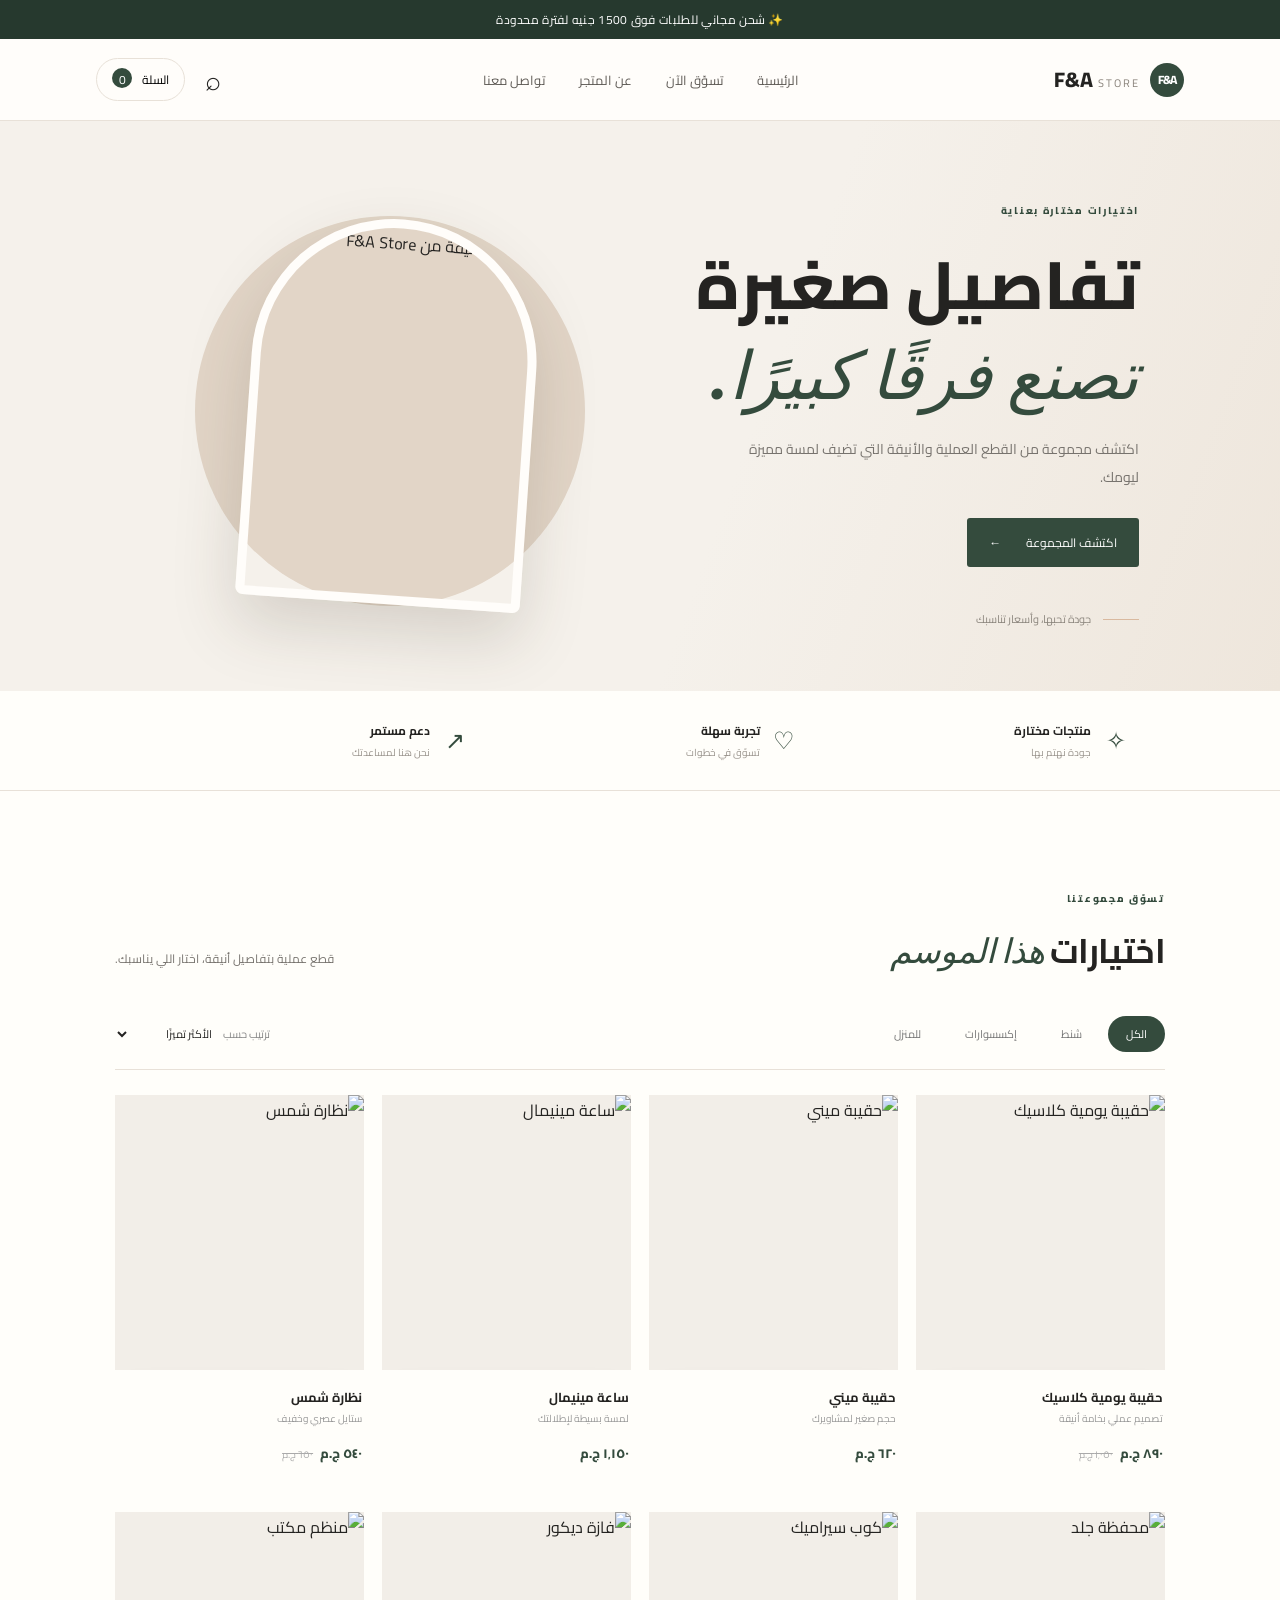
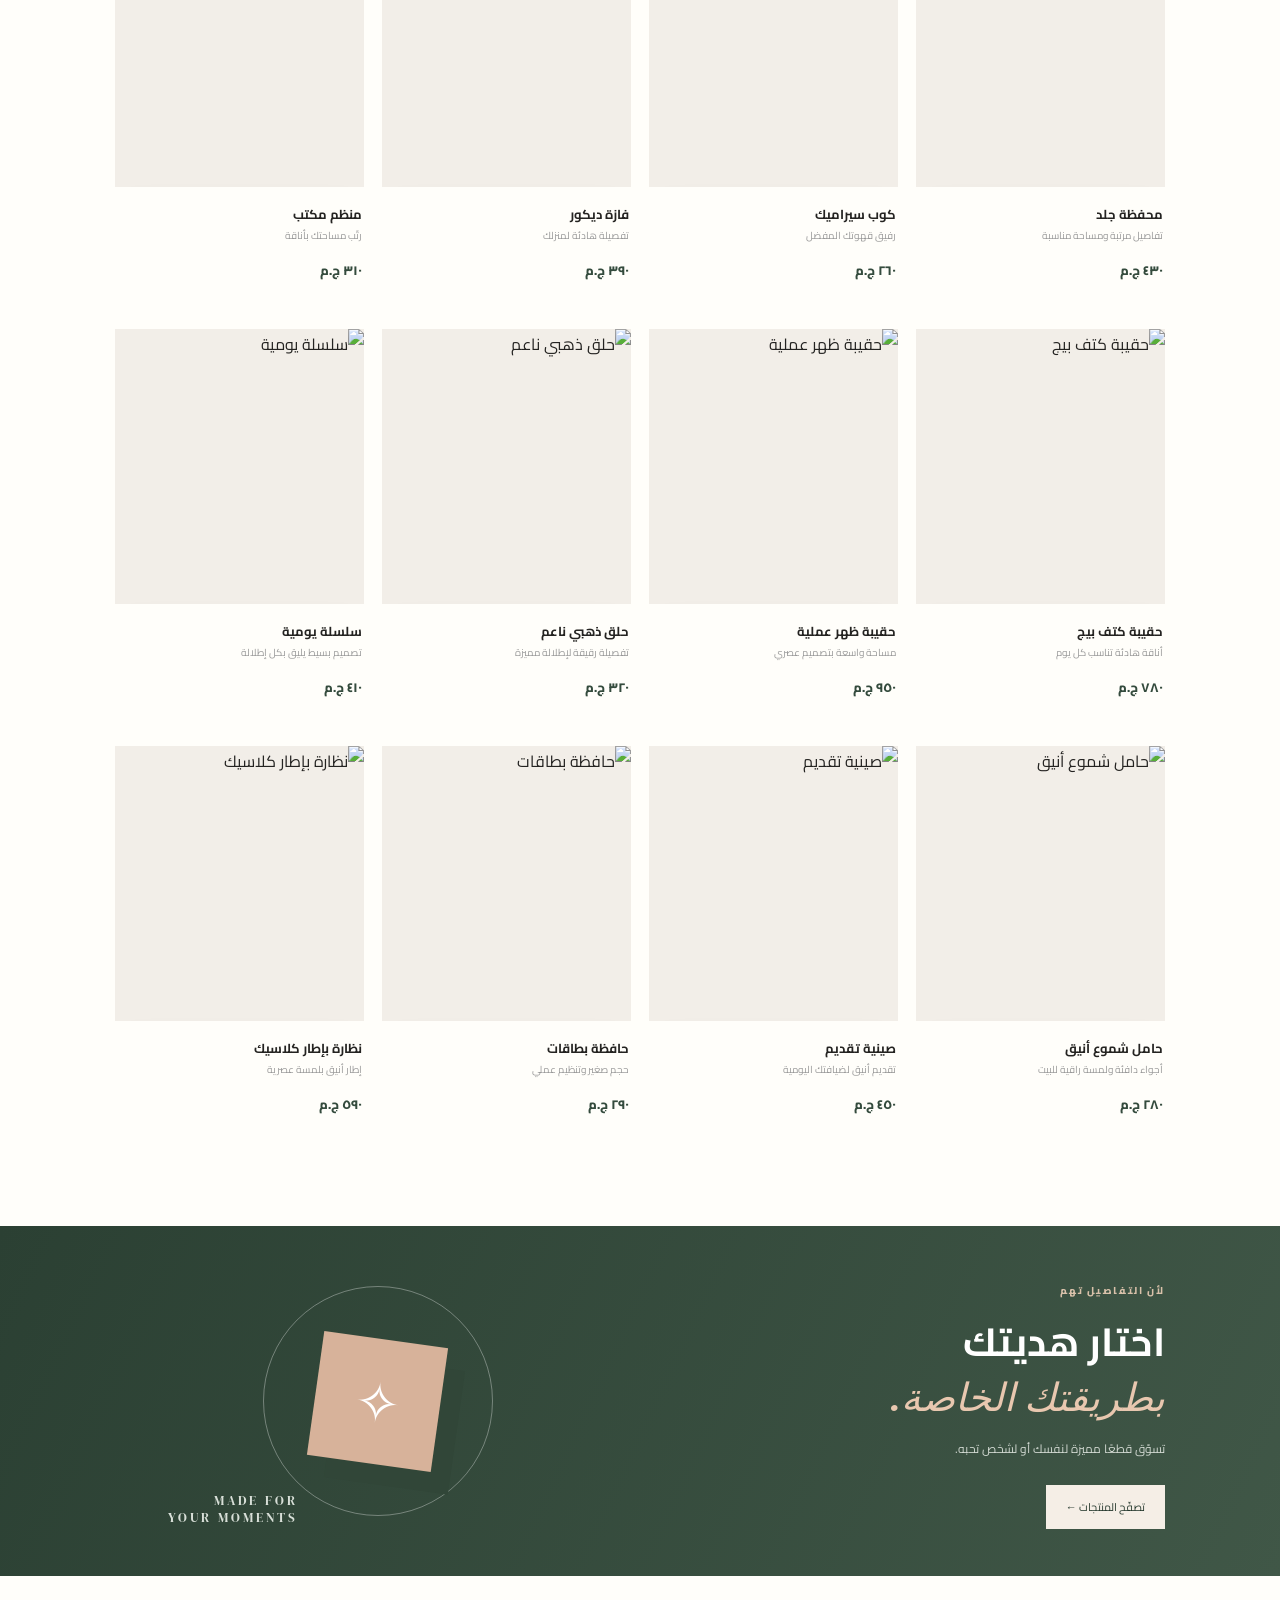
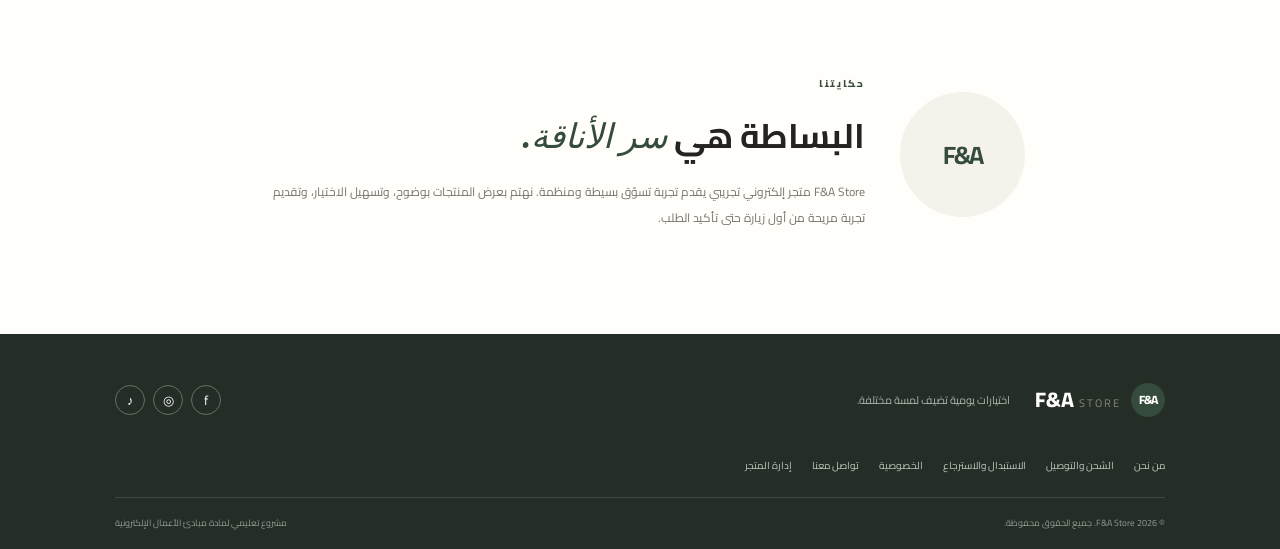
==== index.html @ e39e41ea "Remove decorative overlays from product photos" ====
<!DOCTYPE html>
<html lang="ar" dir="rtl">
<head>
<meta charset="UTF-8"><meta name="viewport" content="width=device-width, initial-scale=1.0">
<meta name="description" content="F&A Store - اختيارات أنيقة لحياتك اليومية"><meta name="theme-color" content="#344b3d">
<title>F&A Store | تسوّق بأناقة</title>
<link rel="preconnect" href="https://fonts.googleapis.com"><link rel="preconnect" href="https://fonts.gstatic.com" crossorigin>
<link href="https://fonts.googleapis.com/css2?family=Cairo:wght@400;500;600;700;800&display=swap" rel="stylesheet"><link rel="stylesheet" href="style.css">
</head><body>
<div class="announcement">✨ شحن مجاني للطلبات فوق 1500 جنيه لفترة محدودة</div>
<header class="site-header"><a class="brand" href="#home" aria-label="F&A Store"><span class="brand-mark">F&amp;A</span><span>F&amp;A <span class="brand-light">STORE</span></span></a>
<nav class="main-nav"><a href="#home">الرئيسية</a><a href="#products">تسوّق الآن</a><a href="#about">عن المتجر</a><a href="contact.html">تواصل معنا</a></nav>
<div class="header-actions"><button class="icon-btn" id="searchToggle" aria-label="بحث">⌕</button><button class="cart-button" id="openCart">السلة <span id="cartCount">0</span></button><button class="menu-toggle" id="menuToggle" aria-label="فتح القائمة">☰</button></div></header>
<main>
<section class="hero" id="home"><div class="hero-content"><span class="eyebrow">اختيارات مختارة بعناية</span><h1>تفاصيل صغيرة<br><em>تصنع فرقًا كبيرًا.</em></h1><p>اكتشف مجموعة من القطع العملية والأنيقة التي تضيف لمسة مميزة ليومك.</p><a class="primary-btn" href="#products">اكتشف المجموعة <span>←</span></a><div class="hero-note"><span class="note-line"></span> جودة تحبها، وأسعار تناسبك</div></div>
<div class="hero-art"><div class="hero-circle"></div><img class="hero-photo" src="https://images.unsplash.com/photo-1590874103328-eac38a683ce7?auto=format&fit=crop&w=1000&q=90" alt="حقيبة أنيقة من F&A Store"></div></section>
<section class="trust-strip"><div><span>✧</span><b>منتجات مختارة</b><small>جودة نهتم بها</small></div><div><span>♡</span><b>تجربة سهلة</b><small>تسوّق في خطوات</small></div><div><span>↗</span><b>دعم مستمر</b><small>نحن هنا لمساعدتك</small></div></section>
<section class="products-section section-wrap" id="products"><div class="section-heading"><div><span class="eyebrow">تسوّق مجموعتنا</span><h2>اختيارات <em>هذا الموسم</em></h2></div><p>قطع عملية بتفاصيل أنيقة، اختار اللي يناسبك.</p></div>
<div class="toolbar"><div class="filters" id="filters"><button class="filter active" data-category="all">الكل</button><button class="filter" data-category="bags">شنط</button><button class="filter" data-category="accessories">إكسسوارات</button><button class="filter" data-category="home">للمنزل</button></div><label class="sort-label">ترتيب حسب <select id="sortSelect"><option value="featured">الأكثر تميزًا</option><option value="low">السعر: الأقل أولًا</option><option value="high">السعر: الأعلى أولًا</option></select></label></div>
<div class="search-row" id="searchRow"><input id="searchInput" type="search" placeholder="ابحث عن منتج..."><button id="clearSearch">مسح</button></div><div class="product-grid" id="productGrid"></div></section>
<section class="promo section-wrap"><div><span class="eyebrow">لأن التفاصيل تهم</span><h2>اختار هديتك<br><em>بطريقتك الخاصة.</em></h2><p>تسوّق قطعًا مميزة لنفسك أو لشخص تحبه.</p><a href="#products" class="light-btn">تصفّح المنتجات ←</a></div><div class="promo-art"><div class="gift-box">✧</div><span class="promo-circle"></span><span class="promo-caption">MADE FOR<br>YOUR MOMENTS</span></div></section>
<section class="about-section section-wrap" id="about"><div class="about-icon">F&amp;A</div><div><span class="eyebrow">حكايتنا</span><h2>البساطة هي <em>سر الأناقة.</em></h2><p>F&amp;A Store متجر إلكتروني تجريبي يقدم تجربة تسوّق بسيطة ومنظمة. نهتم بعرض المنتجات بوضوح، وتسهيل الاختيار، وتقديم تجربة مريحة من أول زيارة حتى تأكيد الطلب.</p></div></section>
</main>
<footer id="contact"><div class="footer-main"><a class="brand footer-brand" href="#home"><span class="brand-mark">F&amp;A</span><span>F&amp;A <span class="brand-light">STORE</span></span></a><p>اختيارات يومية تضيف لمسة مختلفة.</p><div class="social-links"><a href="#" aria-label="Facebook">f</a><a href="#" aria-label="Instagram">◎</a><a href="#" aria-label="TikTok">♪</a></div></div><div class="footer-links"><a href="about.html">من نحن</a><a href="shipping.html">الشحن والتوصيل</a><a href="returns.html">الاستبدال والاسترجاع</a><a href="privacy.html">الخصوصية</a><a href="contact.html">تواصل معنا</a><a href="admin.html">إدارة المتجر</a></div><div class="footer-bottom"><span>© 2026 F&amp;A Store. جميع الحقوق محفوظة.</span><span>مشروع تعليمي لمادة مبادئ الأعمال الإلكترونية</span></div></footer>
<div class="overlay" id="overlay"></div><aside class="cart-drawer" id="cartDrawer" aria-label="سلة المشتريات"><div class="drawer-head"><div><span class="eyebrow">مشترياتك</span><h3>سلة التسوّق</h3></div><button class="close-btn" id="closeCart">×</button></div><div class="cart-items" id="cartItems"></div><div class="cart-footer"><div class="total-line"><span>الإجمالي</span><strong id="cartTotal">0 ج.م</strong></div><button class="primary-btn full-btn" id="checkoutBtn">إتمام الطلب ←</button><small>نسخة تعليمية: تُحفظ السلة على هذا الجهاز فقط.</small></div></aside>
<div class="modal" id="checkoutModal" role="dialog" aria-modal="true" aria-labelledby="checkoutTitle"><button class="close-btn modal-close" id="closeCheckout">×</button><span class="eyebrow">خطوة أخيرة</span><h2 id="checkoutTitle">بيانات <em>الطلب</em></h2><p class="modal-intro">املأ بياناتك لتسجيل طلب تجريبي. لا يوجد دفع إلكتروني أو إرسال فعلي للطلب.</p><form id="checkoutForm"><label>الاسم بالكامل<input name="name" required minlength="3" maxlength="80" placeholder="اكتب اسمك"></label><label>رقم الهاتف<input name="phone" id="phoneInput" required inputmode="tel" placeholder="01xxxxxxxxx"></label><label>البريد الإلكتروني (اختياري)<input name="email" type="email" placeholder="name@example.com"></label><label>العنوان بالتفصيل<textarea name="address" required minlength="8" rows="3" placeholder="المحافظة، المنطقة، الشارع..."></textarea></label><label>طريقة الدفع<select name="payment" required><option value="">اختر طريقة الدفع</option><option>الدفع عند الاستلام</option><option>تحويل / محفظة إلكترونية (تجريبي)</option></select></label><div class="checkout-total"><span>إجمالي الطلب</span><strong id="checkoutTotal">0 ج.م</strong></div><button class="primary-btn full-btn" type="submit">تأكيد الطلب</button></form></div>
<div class="modal product-modal" id="productModal" role="dialog" aria-modal="true"><button class="close-btn modal-close" id="closeProduct">×</button><div id="productDetails"></div></div><div class="toast" id="toast" role="status" aria-live="polite"></div><script src="app.js"></script></body></html>
---- style.css ----
@import url('https://fonts.googleapis.com/css2?family=DM+Serif+Display:ital@0;1&display=swap');
:root{--ink:#242321;--muted:#77736e;--cream:#f7f4ef;--paper:#fffdfa;--green:#455b4b;--green-dark:#304536;--peach:#e8b99f;--line:#e9e4dc;--serif:'DM Serif Display',Georgia,serif}
*{box-sizing:border-box}html{scroll-behavior:smooth}body{margin:0;background:var(--paper);color:var(--ink);font-family:'Cairo',sans-serif}a{color:inherit;text-decoration:none}button,input,select,textarea{font:inherit}.announcement{text-align:center;background:var(--green-dark);color:#fff;padding:8px 12px;font-size:12px;letter-spacing:.3px}.site-header{height:82px;padding:0 7.5%;display:flex;align-items:center;justify-content:space-between;border-bottom:1px solid var(--line);background:#fffdfa;position:sticky;top:0;z-index:20}.brand{display:flex;align-items:center;gap:10px;font-size:21px;font-weight:800}.brand-mark{width:34px;height:34px;display:grid;place-items:center;background:var(--green);color:white;border-radius:50%;font-family:var(--serif);font-size:21px}.brand-light{font-weight:400;color:#8a837b}.main-nav{display:flex;gap:34px;font-size:13px;color:#5f5b56}.main-nav a:hover{color:var(--green)}.header-actions{display:flex;align-items:center;gap:14px}.icon-btn,.menu-toggle{border:0;background:none;font-size:27px;cursor:pointer;color:var(--ink)}.cart-button{border:1px solid var(--line);background:transparent;padding:9px 15px;border-radius:30px;font-size:12px;cursor:pointer}.cart-button span{display:inline-grid;place-items:center;background:var(--green);color:#fff;width:20px;height:20px;border-radius:50%;margin-right:7px}.menu-toggle{display:none}.hero{min-height:570px;background:var(--cream);padding:65px 11% 55px;display:grid;grid-template-columns:1fr 1fr;align-items:center;overflow:hidden}.hero-content{max-width:490px}.eyebrow{font-size:10px;letter-spacing:1.7px;color:var(--green);font-weight:800}.hero h1{font-size:clamp(42px,5.2vw,67px);line-height:1.35;margin:17px 0 15px;font-weight:800}.hero h1 em,h2 em{font-family:var(--serif);font-weight:400;color:var(--green);font-style:italic}.hero-content p{color:var(--muted);font-size:14px;line-height:2;max-width:390px;margin-bottom:27px}.primary-btn{display:inline-flex;align-items:center;justify-content:center;gap:25px;padding:13px 22px;background:var(--green);color:#fff;border:0;border-radius:3px;font-size:12px;cursor:pointer;transition:.2s}.primary-btn:hover{background:var(--green-dark);transform:translateY(-2px)}.hero-note{display:flex;align-items:center;gap:12px;margin-top:42px;color:#8c867e;font-size:11px}.note-line{width:36px;height:1px;background:var(--peach)}.hero-art{height:430px;position:relative;display:grid;place-items:center}.hero-circle{position:absolute;width:360px;height:360px;border-radius:50%;background:#e8dfd3}.hero-card{position:absolute;width:225px;height:310px;box-shadow:0 25px 60px #51463820;display:flex;align-items:center;justify-content:center}.hero-card-back{background:#a6ad9c;transform:rotate(10deg) translate(35px,-5px);color:#fff;font:italic 23px var(--serif);letter-spacing:3px;text-align:center}.hero-card-front{background:linear-gradient(145deg,#d7b7a1,#f0d9c9);transform:rotate(-8deg) translate(-20px,15px);flex-direction:column}.product-orb{width:135px;height:135px;border-radius:50%;background:radial-gradient(circle at 35% 30%,#f7eee5,#a77e63);display:grid;place-items:center;color:#fff;font-size:45px;box-shadow:inset -15px -12px 20px #79583b30}.hero-card-caption{font:12px var(--serif);letter-spacing:3px;margin-top:28px;color:#594638}.floating-tag{position:absolute;right:4%;top:20%;background:#fff;padding:15px 20px;border-radius:50%;width:76px;height:76px;display:grid;place-items:center;text-align:center;font-size:11px;line-height:1.5;box-shadow:0 8px 30px #0001;transform:rotate(9deg)}.hero-sticker{position:absolute;bottom:5%;left:10%;background:var(--green);color:#fff;width:58px;height:58px;border-radius:50%;display:grid;place-content:center;text-align:center;font:23px var(--serif);transform:rotate(-12deg)}.hero-sticker small{font:7px 'Cairo';letter-spacing:2px}.trust-strip{display:grid;grid-template-columns:repeat(3,1fr);padding:27px 12%;border-bottom:1px solid var(--line);gap:20px}.trust-strip div{display:grid;grid-template-columns:35px auto;align-items:center}.trust-strip div>span{grid-row:span 2;color:var(--green);font-size:24px}.trust-strip b{font-size:12px}.trust-strip small{font-size:10px;color:#9a948d}.section-wrap{padding-left:9%;padding-right:9%}.products-section{padding-top:90px;padding-bottom:90px}.section-heading{display:flex;justify-content:space-between;align-items:end;margin-bottom:34px}.section-heading h2,.about-section h2{font-size:34px;margin:8px 0 0}.section-heading p{color:var(--muted);font-size:12px}.toolbar{display:flex;justify-content:space-between;align-items:center;border-bottom:1px solid var(--line);padding-bottom:17px;margin-bottom:25px}.filters{display:flex;gap:8px}.filter{border:1px solid transparent;background:transparent;color:#777;padding:7px 17px;border-radius:30px;font-size:11px;cursor:pointer}.filter.active,.filter:hover{background:var(--green);color:#fff}.sort-label{font-size:11px;color:#888}.sort-label select{border:0;background:transparent;color:var(--ink);padding:5px;outline:none}.search-row{display:none;margin-bottom:20px;gap:8px}.search-row.visible{display:flex}.search-row input{flex:1;padding:11px;border:1px solid var(--line);background:#fff}.search-row button{border:0;background:var(--cream);padding:0 18px;cursor:pointer}.product-grid{display:grid;grid-template-columns:repeat(4,1fr);gap:27px 18px}.product-card{min-width:0}.product-image{height:245px;background:var(--cream);position:relative;display:grid;place-items:center;overflow:hidden}.product-image .shape{width:130px;height:150px;display:grid;place-items:center;font-size:58px;filter:drop-shadow(0 15px 12px #0002);transition:.35s}.product-card:hover .shape{transform:scale(1.08) rotate(-4deg)}.product-badge{position:absolute;top:12px;right:12px;background:#fff;padding:5px 9px;font-size:9px;color:var(--green)}.quick-add{position:absolute;bottom:12px;left:12px;right:12px;background:#fff;border:0;padding:10px;font-size:11px;cursor:pointer;transform:translateY(60px);transition:.25s}.product-card:hover .quick-add{transform:translateY(0)}.product-info{padding:13px 2px}.product-info h3{font-size:13px;margin:0 0 5px}.product-info p{font-size:10px;color:#999;margin:0 0 9px}.price{font-size:13px;font-weight:800;color:var(--green)}.old-price{font-size:10px;color:#aaa;text-decoration:line-through;margin-right:7px;font-weight:400}.empty-state{grid-column:1/-1;text-align:center;color:#999;padding:60px}.promo{background:var(--green);color:#fff;min-height:340px;display:grid;grid-template-columns:1fr 1fr;align-items:center;padding-top:40px;padding-bottom:40px;overflow:hidden}.promo .eyebrow{color:#d9c1aa}.promo h2{font-size:39px;line-height:1.4;margin:12px 0}.promo h2 em{color:#e8c7af}.promo p{font-size:12px;color:#d1d8d1;margin-bottom:25px}.light-btn{display:inline-block;background:#f5eee6;color:var(--green-dark);padding:12px 20px;font-size:11px}.promo-art{height:270px;position:relative;display:grid;place-items:center}.promo-circle{position:absolute;width:230px;height:230px;border:1px solid #ffffff55;border-radius:50%}.gift-box{width:125px;height:125px;background:#d7b29a;display:grid;place-items:center;color:#fff;font-size:55px;box-shadow:20px 20px 0 #314638;transform:rotate(8deg);z-index:1}.promo-caption{position:absolute;bottom:10px;left:10%;font:13px var(--serif);letter-spacing:3px;color:#d8dfd8}.about-section{display:flex;gap:35px;align-items:center;padding-top:90px;padding-bottom:90px;max-width:1000px;margin:auto}.about-icon{flex:0 0 125px;height:125px;border-radius:50%;background:var(--cream);display:grid;place-items:center;font:55px var(--serif);color:var(--green)}.about-section p{color:var(--muted);font-size:12px;line-height:2.2;max-width:650px}footer{background:#252d27;color:#fff;padding:45px 9% 18px}.footer-main{display:flex;align-items:center;gap:25px;padding-bottom:35px}.footer-brand{color:#fff}.footer-main p{font-size:11px;color:#aeb6ae;margin-left:auto}.social-links{display:flex;gap:8px}.social-links a{width:30px;height:30px;border:1px solid #667268;border-radius:50%;display:grid;place-items:center;font-size:13px}.footer-bottom{border-top:1px solid #ffffff20;padding-top:16px;display:flex;justify-content:space-between;color:#929c93;font-size:9px}.overlay{position:fixed;inset:0;background:#151a17a8;z-index:40;opacity:0;visibility:hidden;transition:.25s}.overlay.active{opacity:1;visibility:visible}.cart-drawer{position:fixed;z-index:50;top:0;left:0;height:100%;width:min(420px,100%);background:#fffdfa;transform:translateX(-105%);transition:.3s;display:flex;flex-direction:column;padding:27px}.cart-drawer.open{transform:translateX(0)}.drawer-head{display:flex;justify-content:space-between;align-items:center;border-bottom:1px solid var(--line);padding-bottom:18px}.drawer-head h3{margin:3px 0;font-size:23px}.close-btn{border:0;background:none;font-size:30px;cursor:pointer;color:#777}.cart-items{overflow:auto;flex:1}.cart-item{display:grid;grid-template-columns:65px 1fr auto;gap:12px;padding:17px 0;border-bottom:1px solid var(--line);align-items:center}.cart-thumb{height:65px;background:var(--cream);display:grid;place-items:center;font-size:27px}.cart-item h4{font-size:12px;margin:0 0 5px}.cart-item small{color:#999;font-size:10px}.qty-controls{display:flex;align-items:center;gap:9px;margin-top:8px}.qty-controls button{border:1px solid var(--line);background:#fff;width:23px;height:23px;cursor:pointer}.remove-item{border:0;background:none;color:#b36c5e;cursor:pointer;font-size:11px}.cart-footer{padding-top:18px;border-top:1px solid var(--line)}.total-line,.checkout-total{display:flex;justify-content:space-between;margin-bottom:15px;font-size:13px}.total-line strong,.checkout-total strong{color:var(--green);font-size:18px}.full-btn{width:100%}.cart-footer>small{display:block;text-align:center;color:#aaa;font-size:9px;margin-top:12px}.modal{position:fixed;z-index:60;top:50%;left:50%;transform:translate(-50%,-45%);width:min(500px,calc(100% - 28px));max-height:90vh;overflow:auto;background:#fffdfa;padding:35px;opacity:0;visibility:hidden;transition:.25s}.modal.open{opacity:1;visibility:visible;transform:translate(-50%,-50%)}.modal-close{position:absolute;left:18px;top:12px}.modal h2{font-size:30px;margin:7px 0}.modal-intro{font-size:11px;line-height:1.9;color:#888;margin-bottom:20px}.modal form label{display:block;font-size:11px;margin:12px 0;color:#5d5a55}.modal input,.modal textarea,.modal select{display:block;width:100%;border:1px solid var(--line);background:white;padding:11px;margin-top:6px;outline-color:var(--green);font-size:12px}.checkout-total{border-top:1px solid var(--line);padding-top:15px;margin-top:18px}.toast{position:fixed;bottom:22px;right:50%;transform:translate(50%,20px);background:#26382d;color:#fff;padding:12px 20px;font-size:12px;z-index:90;opacity:0;transition:.25s;pointer-events:none}.toast.show{opacity:1;transform:translate(50%,0)}
@media(max-width:900px){.site-header{padding:0 5%}.main-nav{gap:17px}.hero{padding-left:7%;padding-right:7%}.product-grid{grid-template-columns:repeat(3,1fr)}.section-wrap{padding-left:6%;padding-right:6%}}
@media(max-width:650px){.site-header{height:68px}.main-nav{display:none;position:absolute;top:68px;right:0;left:0;background:#fffdfa;padding:20px;flex-direction:column;gap:16px;border-bottom:1px solid var(--line)}.main-nav.show{display:flex}.menu-toggle{display:block}.icon-btn{font-size:23px}.cart-button{padding:7px 10px}.hero{grid-template-columns:1fr;padding:55px 7% 20px}.hero-art{height:330px;grid-row:1}.hero-circle{width:275px;height:275px}.hero-card{width:170px;height:235px}.hero-content{padding-bottom:35px}.hero h1{font-size:43px}.trust-strip{padding:22px 6%;gap:10px}.trust-strip div{grid-template-columns:25px auto}.trust-strip b{font-size:10px}.trust-strip small{font-size:8px}.products-section{padding-top:60px;padding-bottom:60px}.section-heading{display:block}.section-heading h2{font-size:28px}.section-heading p{margin-top:8px}.toolbar{align-items:flex-start;gap:12px;flex-direction:column}.filters{flex-wrap:wrap}.product-grid{grid-template-columns:repeat(2,1fr);gap:18px 12px}.product-image{height:190px}.product-image .shape{font-size:45px}.quick-add{transform:none;bottom:8px;left:8px;right:8px;padding:8px}.promo{grid-template-columns:1fr;padding-top:40px}.promo h2{font-size:33px}.promo-art{height:220px}.about-section{padding-top:60px;padding-bottom:60px;gap:18px}.about-icon{flex-basis:75px;height:75px;font-size:35px}.about-section h2{font-size:25px}.footer-main{flex-wrap:wrap;gap:14px}.footer-main p{width:100%;order:3;margin:0}.footer-bottom{gap:12px;flex-direction:column}.modal{padding:28px 22px}}

/* F&A Store visual refresh */
:root{--green:#344b3d;--green-dark:#26392e;--cream:#f5f1eb;--paper:#fffefa;--peach:#d9b99f;--line:#e8e1d8}
.brand-mark{font-size:12px;font-family:'Cairo',sans-serif;font-weight:800;letter-spacing:-1px}.brand-mark span{color:#e5c6ad}.brand-light{font-size:11px;letter-spacing:2px}
.hero{background:linear-gradient(110deg,#f5f1eb 0%,#f5f1eb 58%,#eee6dc 100%)}
.hero-photo{position:absolute;z-index:2;width:285px;height:385px;object-fit:cover;border-radius:155px 155px 8px 8px;box-shadow:0 28px 65px #3d33252c;transform:rotate(4deg);border:9px solid #fffdfa}
.hero-card-front{opacity:.25;transform:rotate(-13deg) translate(-100px,45px);z-index:1}.hero-card-back{opacity:.35;transform:rotate(13deg) translate(105px,-15px);z-index:1}.hero-circle{background:#e2d5c7;width:390px;height:390px}
.product-image{background:#f2eee8!important;height:275px}.product-photo{width:100%;height:100%;object-fit:cover;display:block;transition:transform .55s cubic-bezier(.2,.7,.2,1)}.product-card:hover .product-photo{transform:scale(1.055)}.fallback-shape{display:none;position:absolute;inset:0;place-items:center;font-size:55px}.product-badge{z-index:2;background:#fffefa;color:#344b3d;letter-spacing:.3px}.quick-add{z-index:3;box-shadow:0 5px 20px #00000012}.product-info h3{font-weight:700}.product-info{padding-top:15px}.section-heading h2{letter-spacing:-.7px}.promo{background:linear-gradient(115deg,#2b4033,#405747)}.about-icon{font:700 25px 'Cairo',sans-serif;letter-spacing:-2px}
@media(max-width:650px){.hero-photo{width:215px;height:290px}.hero-circle{width:290px;height:290px}.product-image{height:205px}}

/* Final project enhancements */
.hero-sticker{font-family:'Cairo',sans-serif;font-size:12px;font-weight:800;letter-spacing:-1px}.hero-sticker small{font-size:7px}.product-title{display:block;border:0;background:none;padding:0;text-align:right;font:700 13px 'Cairo',sans-serif;cursor:pointer;color:var(--ink)}.product-title:hover{color:var(--green)}.stock-note{display:block;color:#b17b51;font-size:9px;margin-top:5px}.quick-add:disabled,.primary-btn:disabled{opacity:.45;cursor:not-allowed}.detail-photo{width:100%;height:220px;object-fit:cover;margin-bottom:20px;background:var(--cream)}.product-modal{z-index:65}.detail-stock{font-size:11px;color:#777;margin:12px 0 20px}.footer-links{display:flex;flex-wrap:wrap;gap:20px;padding:0 0 22px;font-size:10px;color:#c0c8c0}.footer-links a:hover{color:#fff}
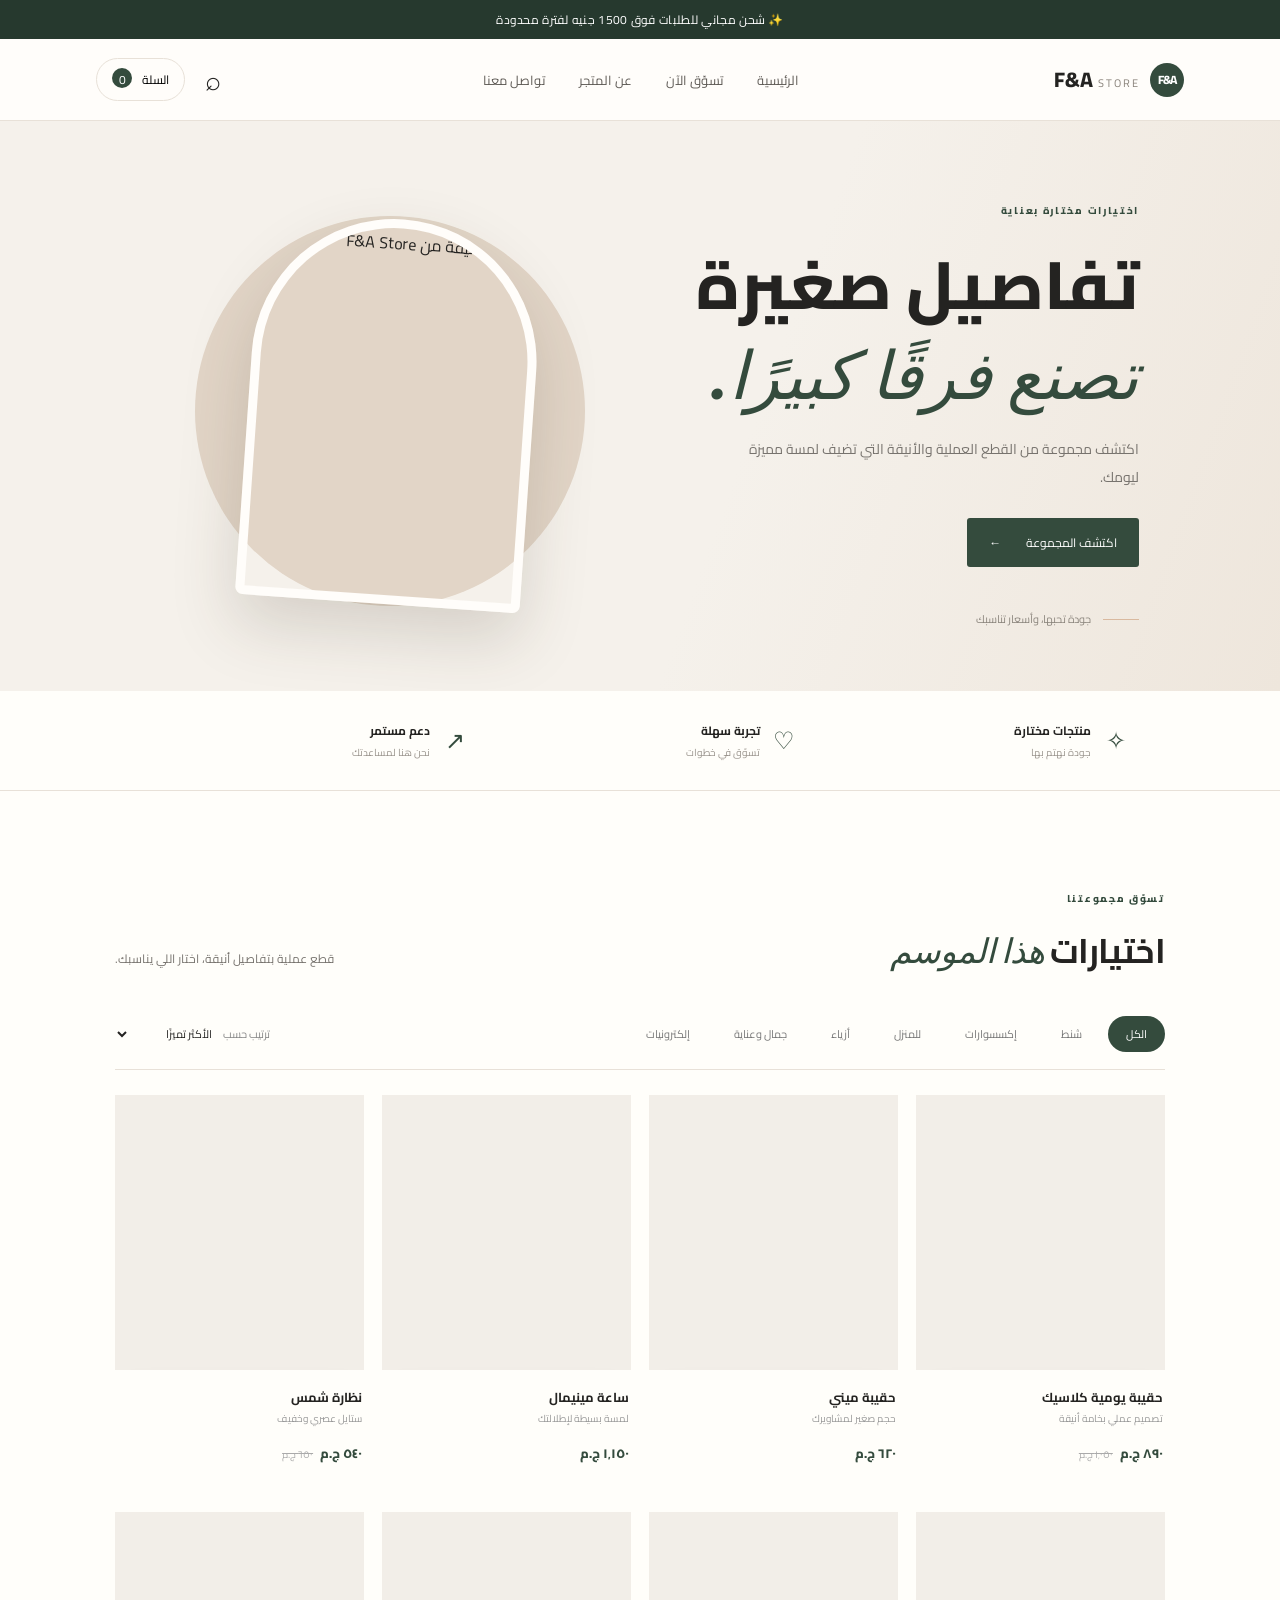
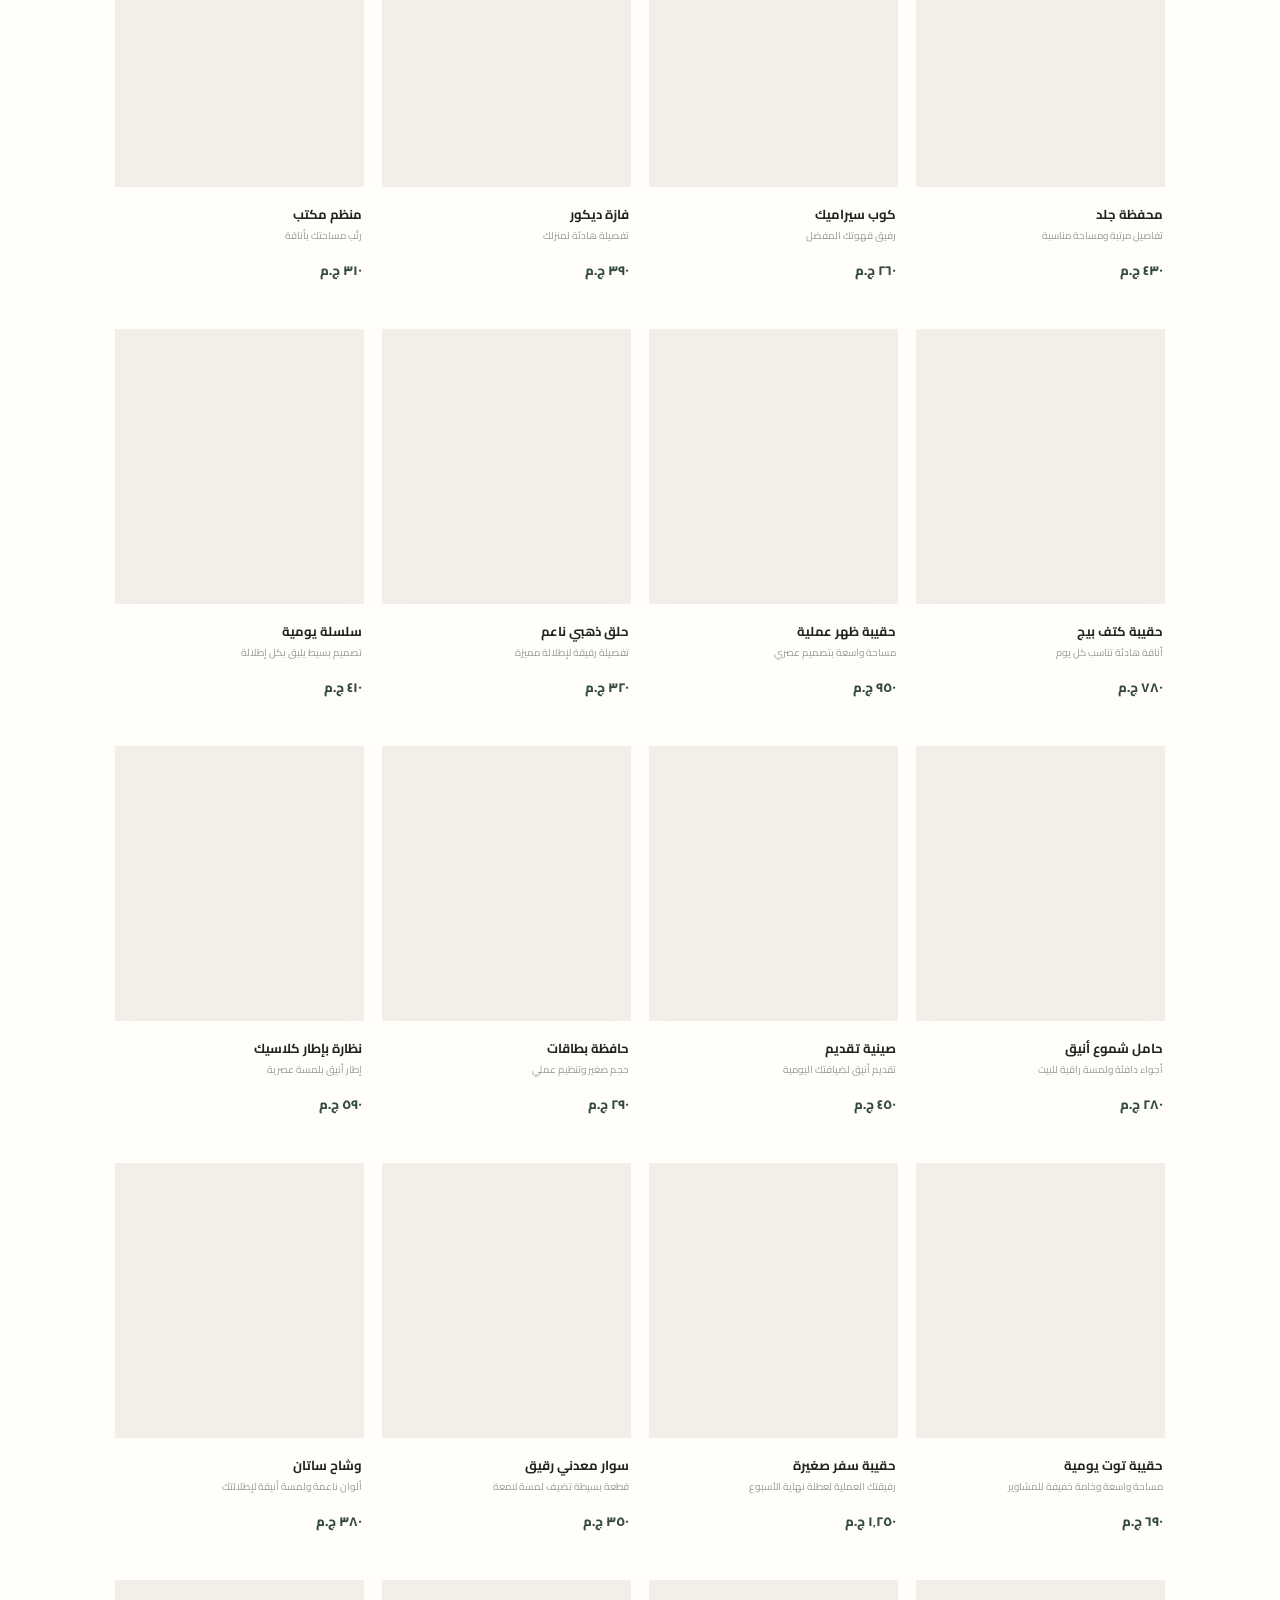
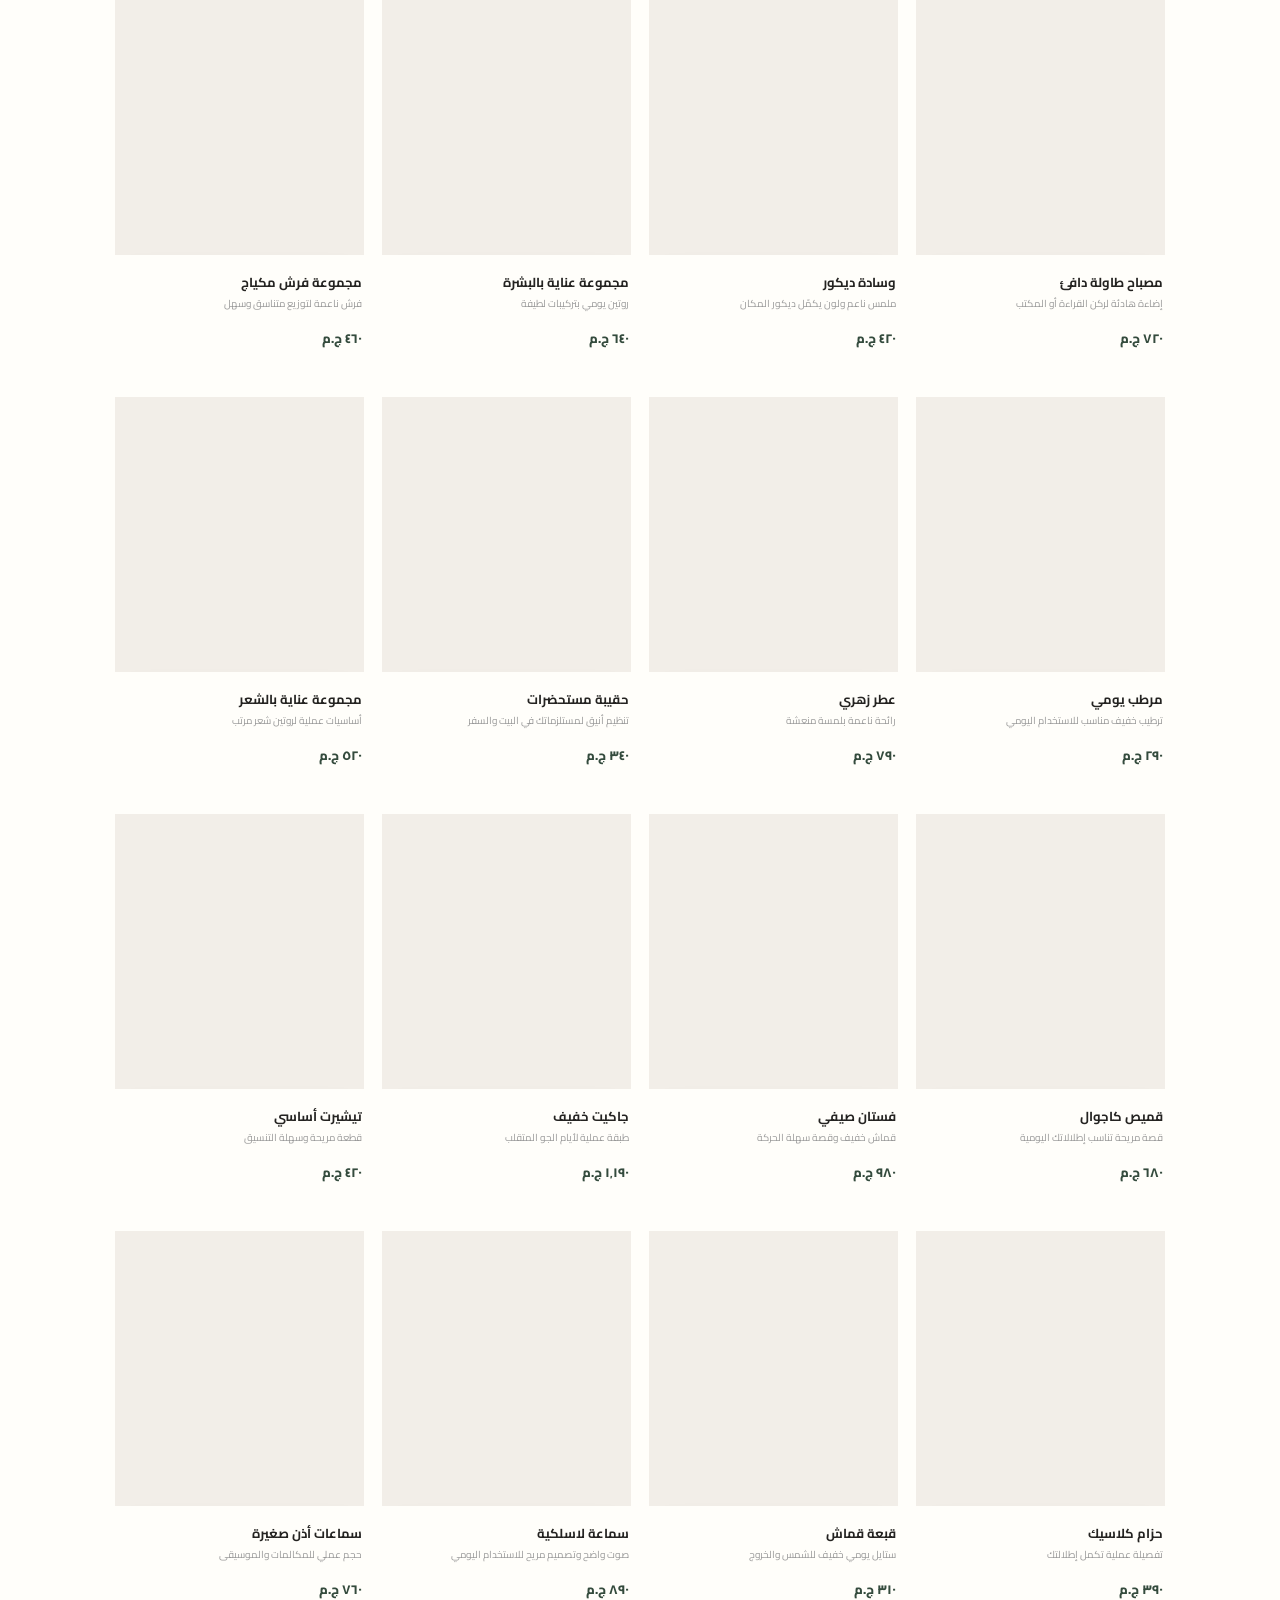
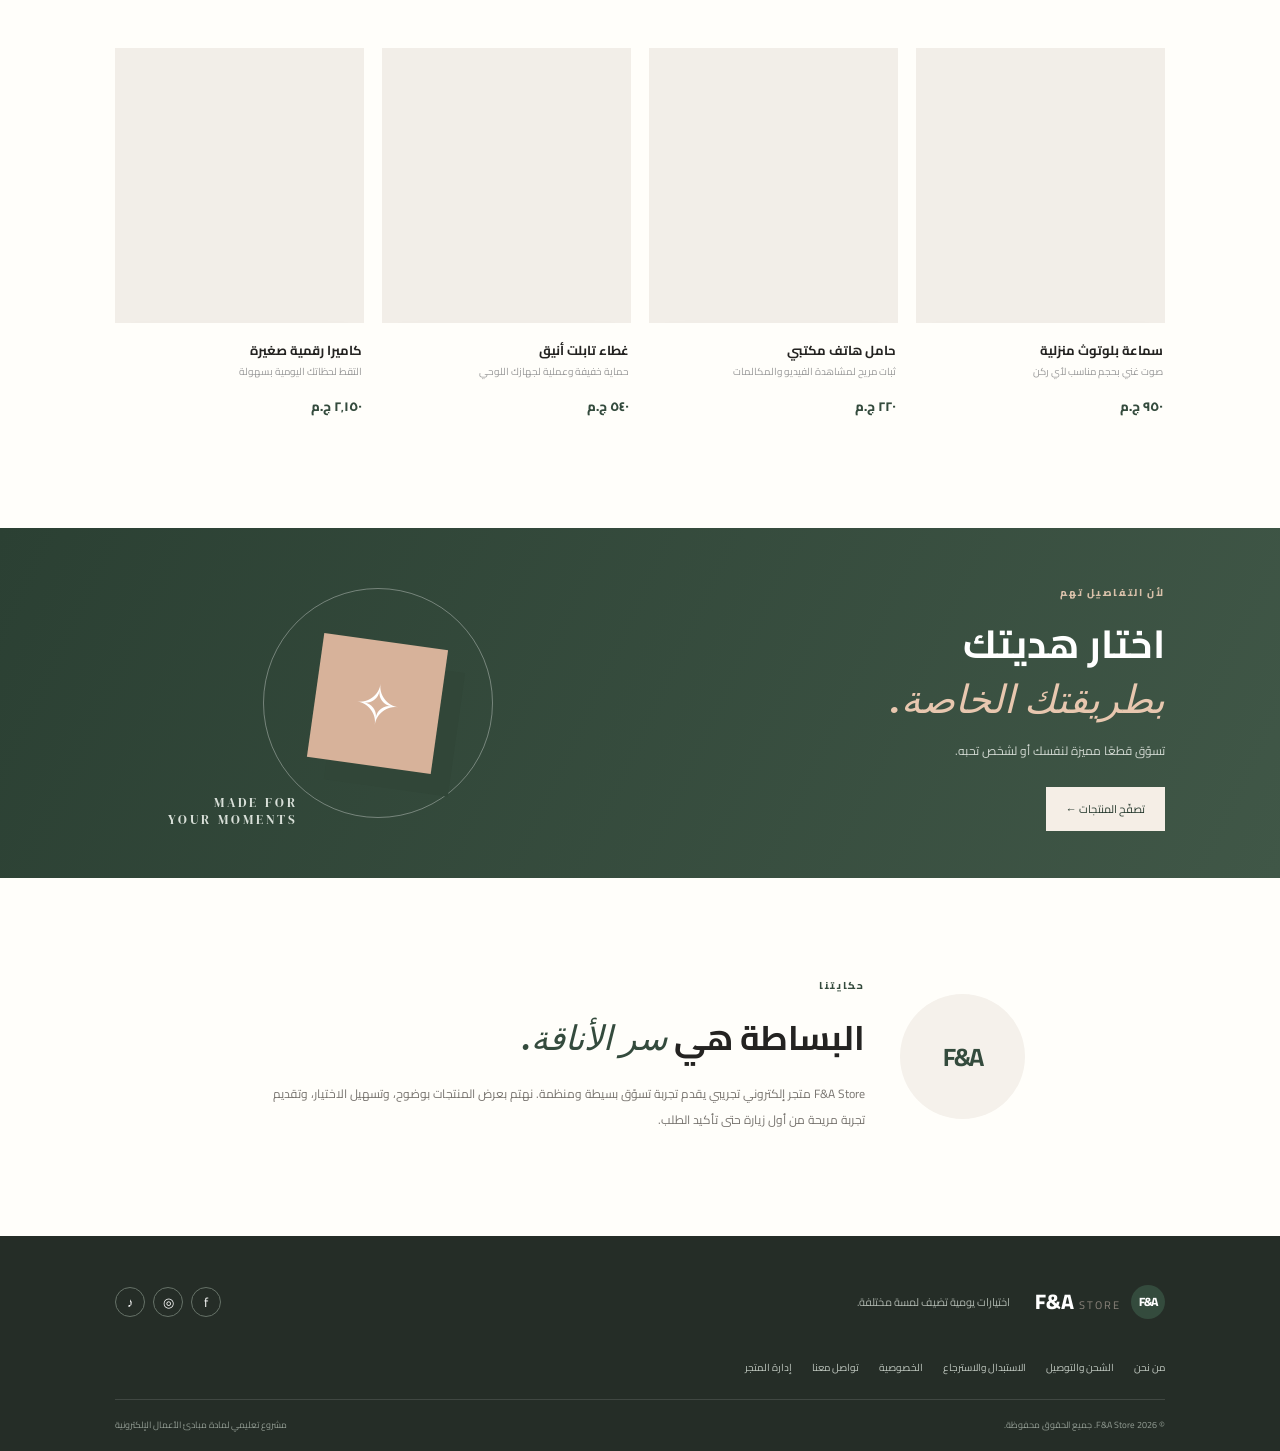
==== commit 651f8cb2: "Expand store catalog with new departments" ====
--- a/index.html
+++ b/index.html
@@ -16,7 +16,7 @@
 <div class="hero-art"><div class="hero-circle"></div><img class="hero-photo" src="https://images.unsplash.com/photo-1590874103328-eac38a683ce7?auto=format&fit=crop&w=1000&q=90" alt="حقيبة أنيقة من F&A Store"></div></section>
 <section class="trust-strip"><div><span>✧</span><b>منتجات مختارة</b><small>جودة نهتم بها</small></div><div><span>♡</span><b>تجربة سهلة</b><small>تسوّق في خطوات</small></div><div><span>↗</span><b>دعم مستمر</b><small>نحن هنا لمساعدتك</small></div></section>
 <section class="products-section section-wrap" id="products"><div class="section-heading"><div><span class="eyebrow">تسوّق مجموعتنا</span><h2>اختيارات <em>هذا الموسم</em></h2></div><p>قطع عملية بتفاصيل أنيقة، اختار اللي يناسبك.</p></div>
-<div class="toolbar"><div class="filters" id="filters"><button class="filter active" data-category="all">الكل</button><button class="filter" data-category="bags">شنط</button><button class="filter" data-category="accessories">إكسسوارات</button><button class="filter" data-category="home">للمنزل</button></div><label class="sort-label">ترتيب حسب <select id="sortSelect"><option value="featured">الأكثر تميزًا</option><option value="low">السعر: الأقل أولًا</option><option value="high">السعر: الأعلى أولًا</option></select></label></div>
+<div class="toolbar"><div class="filters" id="filters"><button class="filter active" data-category="all">الكل</button><button class="filter" data-category="bags">شنط</button><button class="filter" data-category="accessories">إكسسوارات</button><button class="filter" data-category="home">للمنزل</button><button class="filter" data-category="fashion">أزياء</button><button class="filter" data-category="beauty">جمال وعناية</button><button class="filter" data-category="tech">إلكترونيات</button></div><label class="sort-label">ترتيب حسب <select id="sortSelect"><option value="featured">الأكثر تميزًا</option><option value="low">السعر: الأقل أولًا</option><option value="high">السعر: الأعلى أولًا</option></select></label></div>
 <div class="search-row" id="searchRow"><input id="searchInput" type="search" placeholder="ابحث عن منتج..."><button id="clearSearch">مسح</button></div><div class="product-grid" id="productGrid"></div></section>
 <section class="promo section-wrap"><div><span class="eyebrow">لأن التفاصيل تهم</span><h2>اختار هديتك<br><em>بطريقتك الخاصة.</em></h2><p>تسوّق قطعًا مميزة لنفسك أو لشخص تحبه.</p><a href="#products" class="light-btn">تصفّح المنتجات ←</a></div><div class="promo-art"><div class="gift-box">✧</div><span class="promo-circle"></span><span class="promo-caption">MADE FOR<br>YOUR MOMENTS</span></div></section>
 <section class="about-section section-wrap" id="about"><div class="about-icon">F&amp;A</div><div><span class="eyebrow">حكايتنا</span><h2>البساطة هي <em>سر الأناقة.</em></h2><p>F&amp;A Store متجر إلكتروني تجريبي يقدم تجربة تسوّق بسيطة ومنظمة. نهتم بعرض المنتجات بوضوح، وتسهيل الاختيار، وتقديم تجربة مريحة من أول زيارة حتى تأكيد الطلب.</p></div></section>
--- a/style.css
+++ b/style.css
@@ -10,7 +10,7 @@
 .hero{background:linear-gradient(110deg,#f5f1eb 0%,#f5f1eb 58%,#eee6dc 100%)}
 .hero-photo{position:absolute;z-index:2;width:285px;height:385px;object-fit:cover;border-radius:155px 155px 8px 8px;box-shadow:0 28px 65px #3d33252c;transform:rotate(4deg);border:9px solid #fffdfa}
 .hero-card-front{opacity:.25;transform:rotate(-13deg) translate(-100px,45px);z-index:1}.hero-card-back{opacity:.35;transform:rotate(13deg) translate(105px,-15px);z-index:1}.hero-circle{background:#e2d5c7;width:390px;height:390px}
-.product-image{background:#f2eee8!important;height:275px}.product-photo{width:100%;height:100%;object-fit:cover;display:block;transition:transform .55s cubic-bezier(.2,.7,.2,1)}.product-card:hover .product-photo{transform:scale(1.055)}.fallback-shape{display:none;position:absolute;inset:0;place-items:center;font-size:55px}.product-badge{z-index:2;background:#fffefa;color:#344b3d;letter-spacing:.3px}.quick-add{z-index:3;box-shadow:0 5px 20px #00000012}.product-info h3{font-weight:700}.product-info{padding-top:15px}.section-heading h2{letter-spacing:-.7px}.promo{background:linear-gradient(115deg,#2b4033,#405747)}.about-icon{font:700 25px 'Cairo',sans-serif;letter-spacing:-2px}
+.product-image{background:#f2eee8!important;height:275px}.product-photo{width:100%;height:100%;object-fit:contain;padding:12px;display:block;transition:transform .55s cubic-bezier(.2,.7,.2,1)}.product-card:hover .product-photo{transform:scale(1.055)}.fallback-shape{display:none;position:absolute;inset:0;place-items:center;font-size:55px}.product-badge{z-index:2;background:#fffefa;color:#344b3d;letter-spacing:.3px}.quick-add{z-index:3;box-shadow:0 5px 20px #00000012}.product-info h3{font-weight:700}.product-info{padding-top:15px}.section-heading h2{letter-spacing:-.7px}.promo{background:linear-gradient(115deg,#2b4033,#405747)}.about-icon{font:700 25px 'Cairo',sans-serif;letter-spacing:-2px}
 @media(max-width:650px){.hero-photo{width:215px;height:290px}.hero-circle{width:290px;height:290px}.product-image{height:205px}}
 
 /* Final project enhancements */
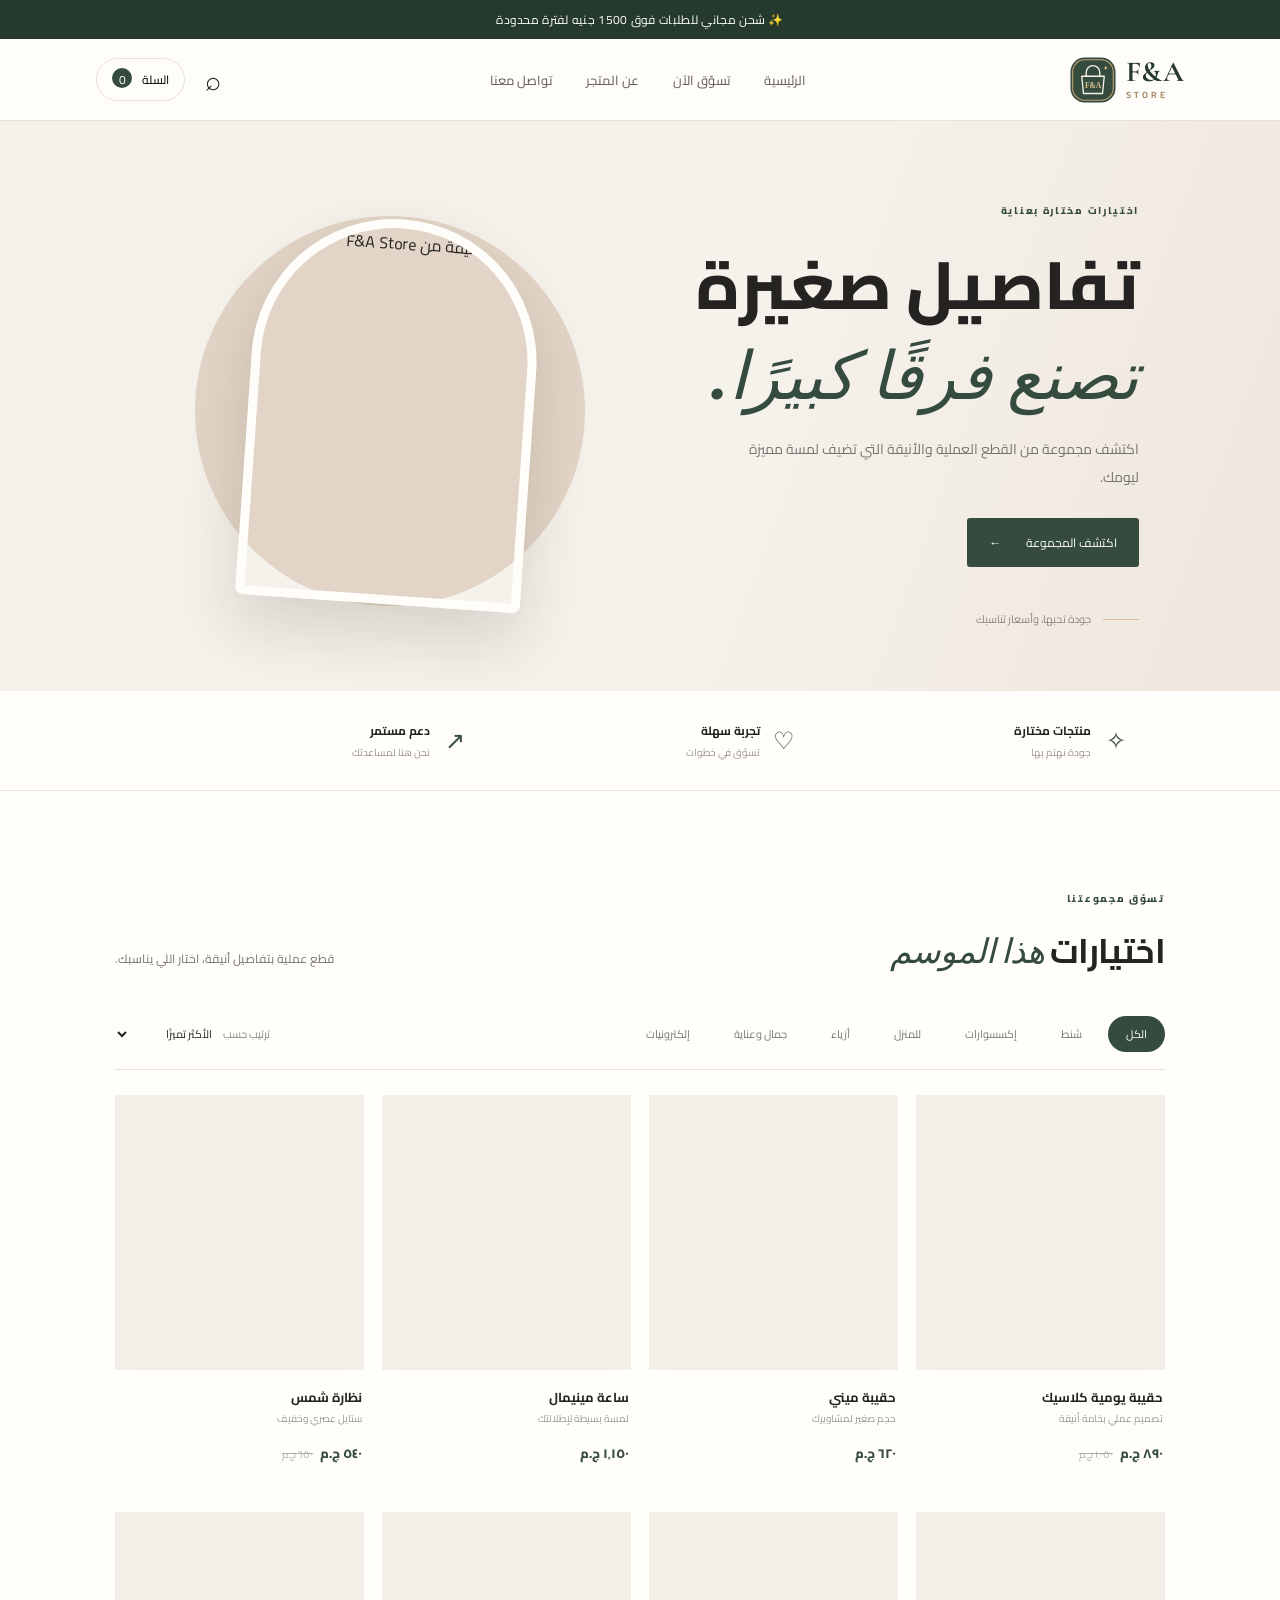
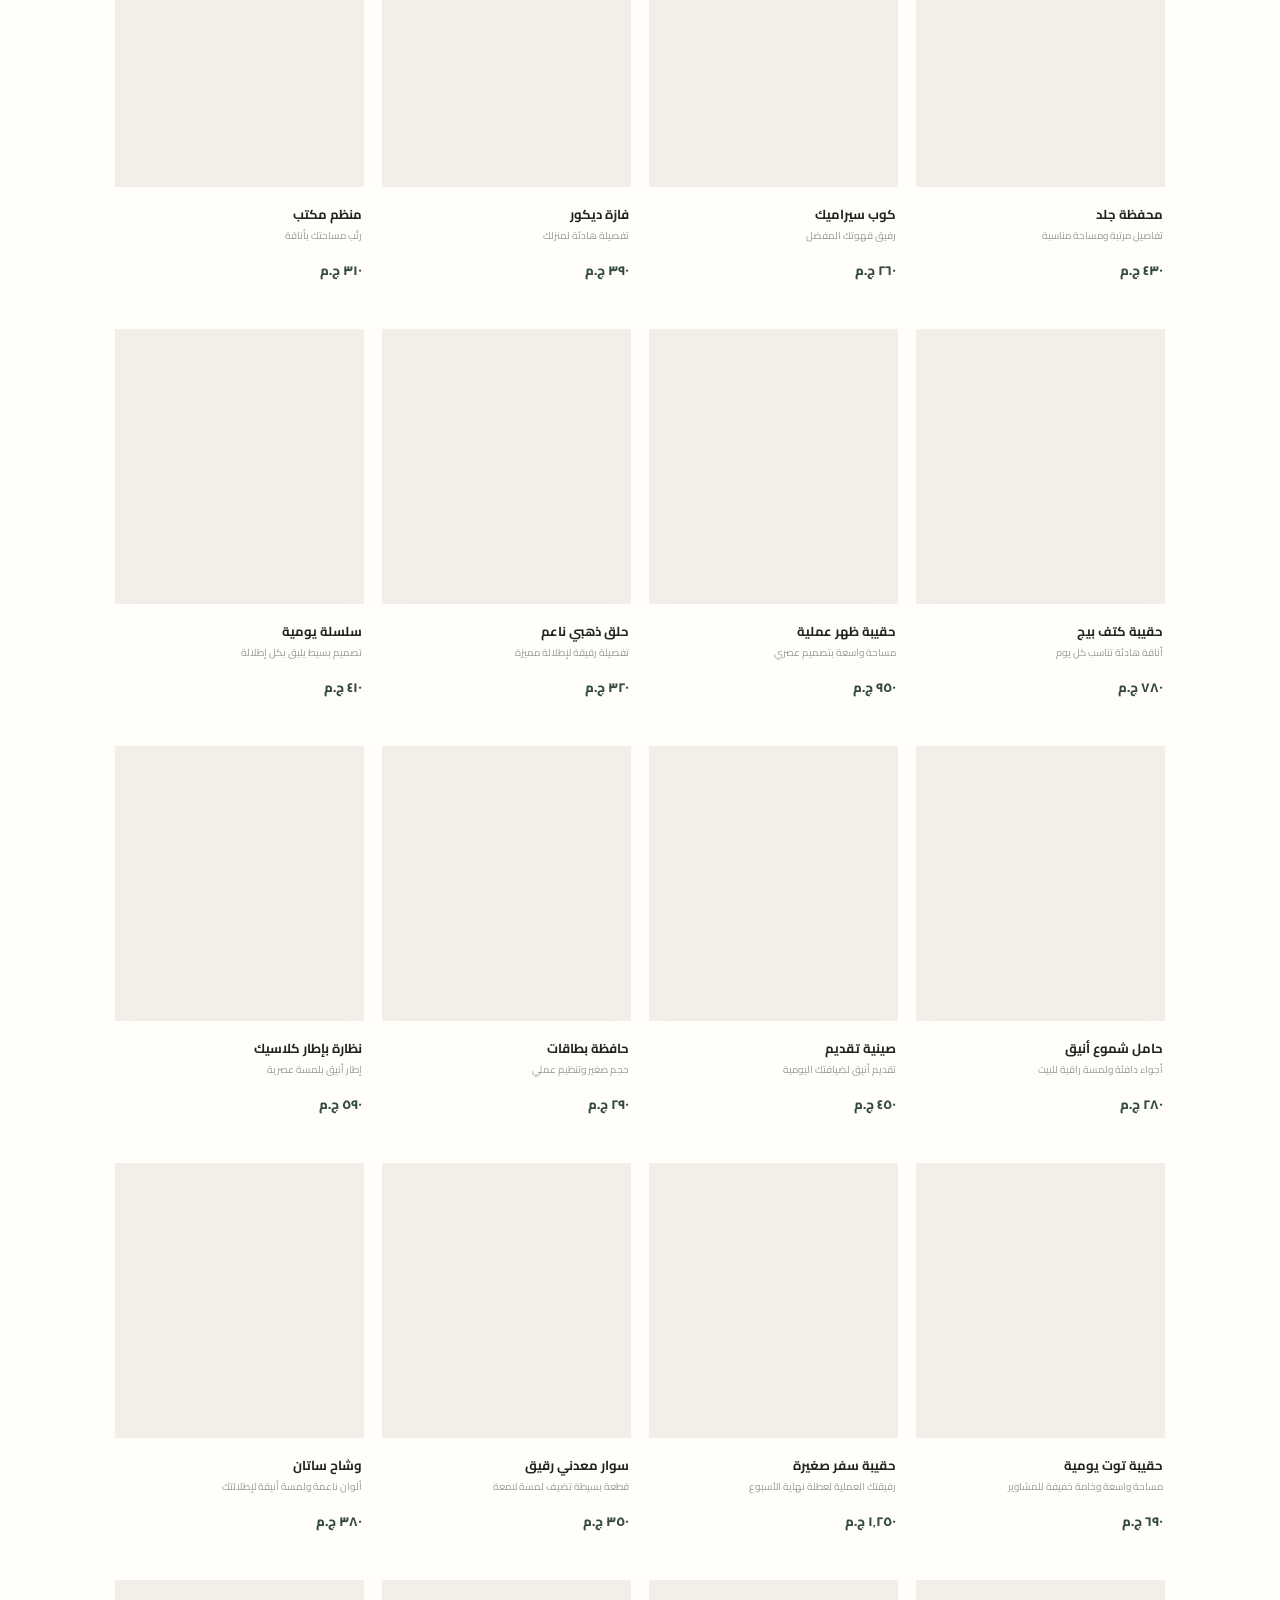
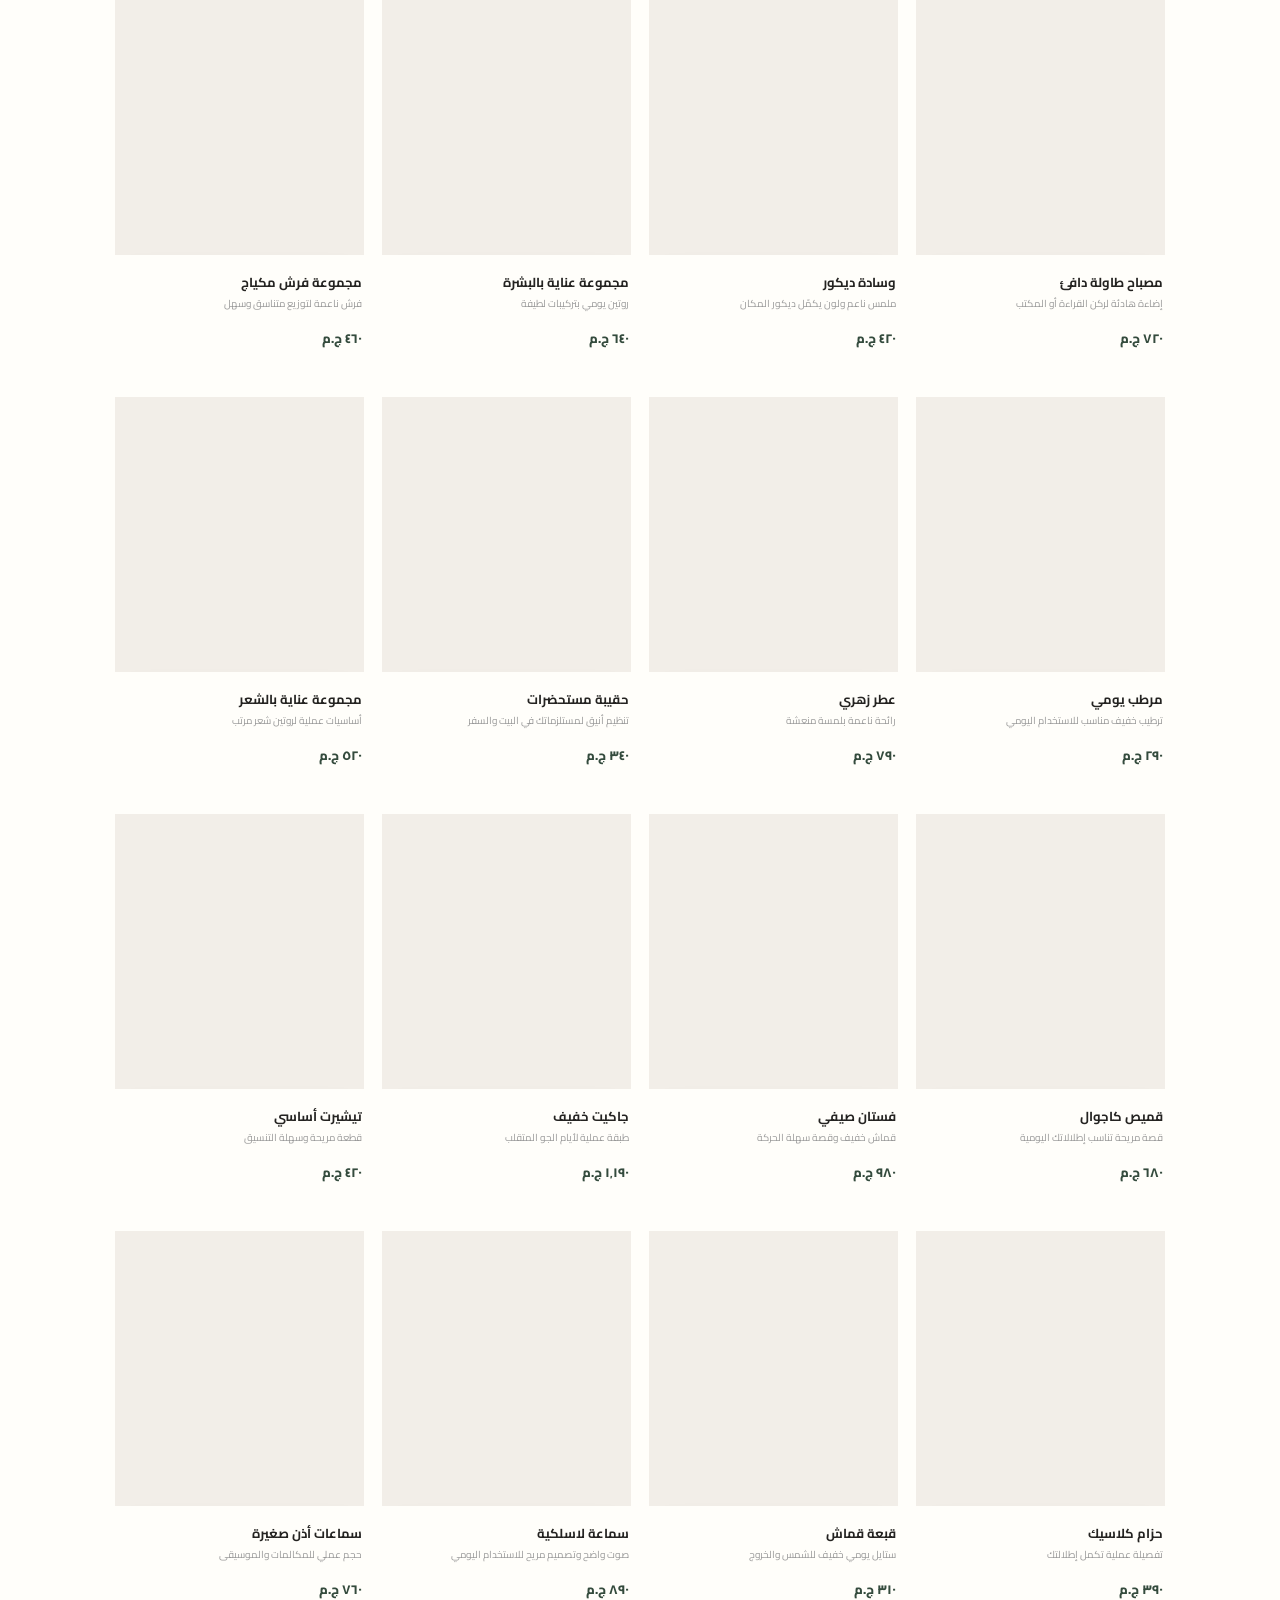
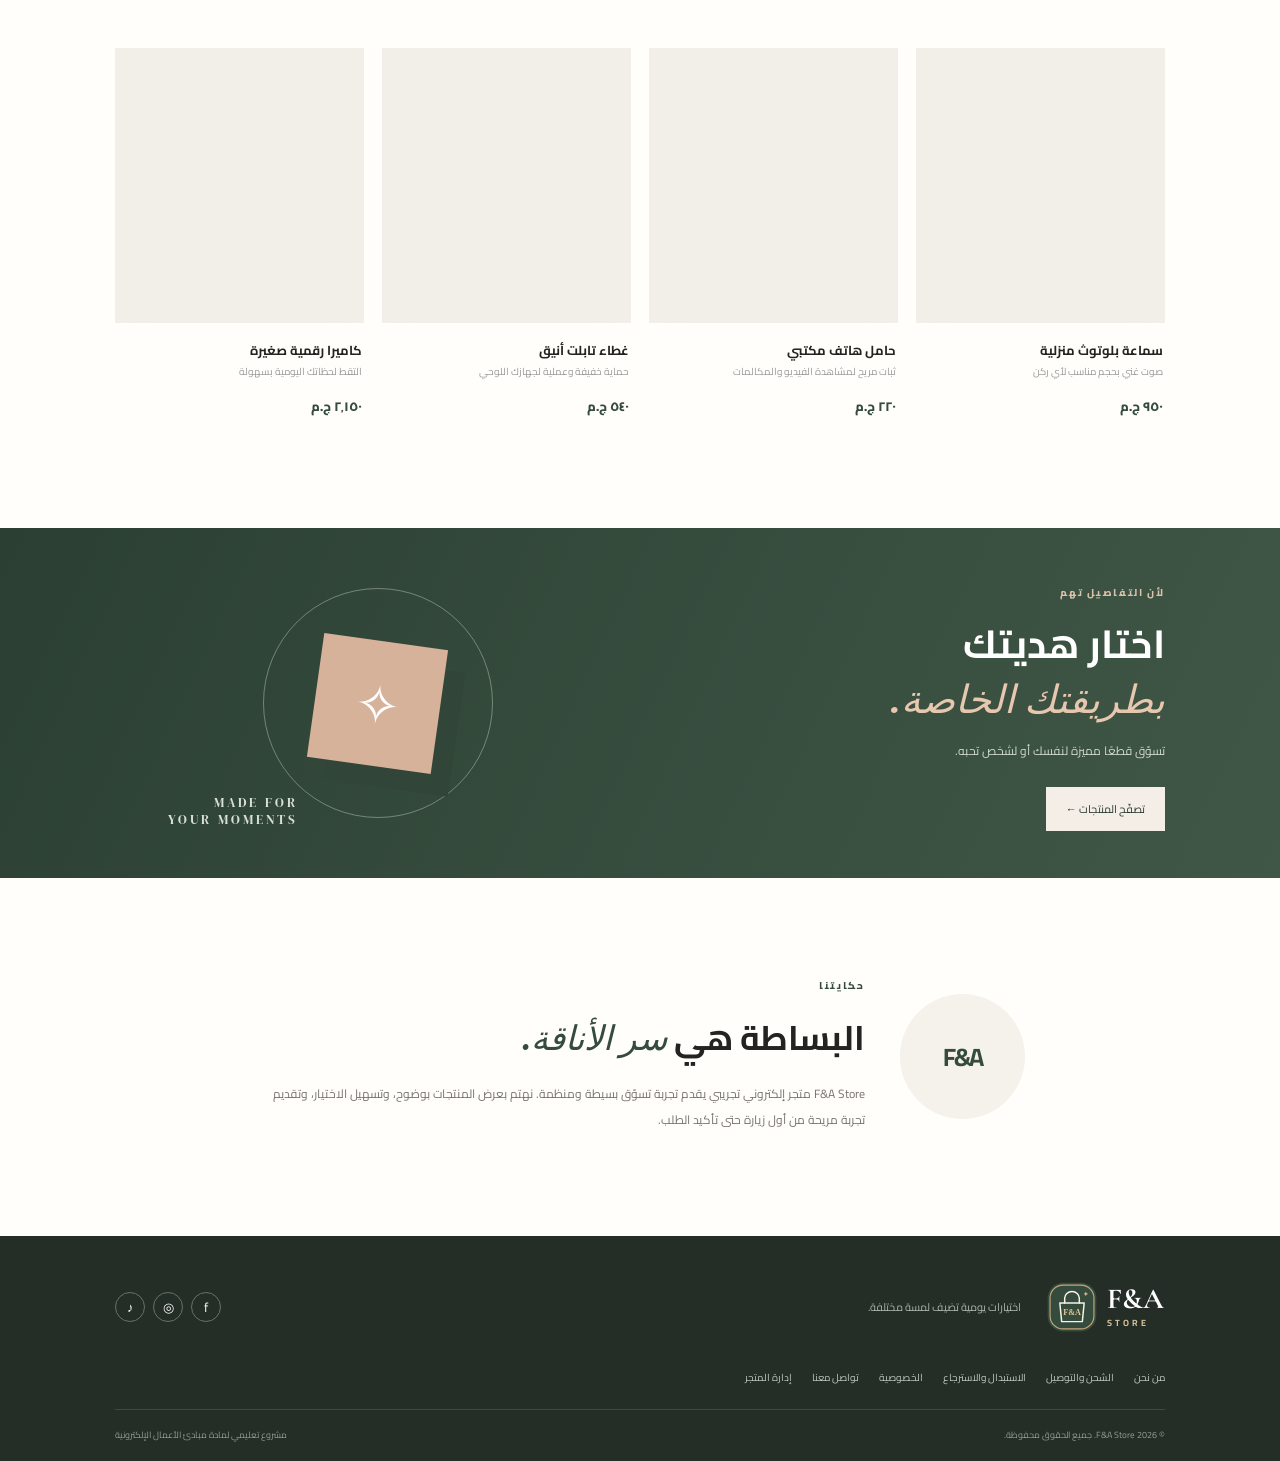
==== commit ea7311dd: "Add F&A Store brand logo and favicon" ====
--- a/index.html
+++ b/index.html
@@ -5,10 +5,10 @@
 <meta name="description" content="F&A Store - اختيارات أنيقة لحياتك اليومية"><meta name="theme-color" content="#344b3d">
 <title>F&A Store | تسوّق بأناقة</title>
 <link rel="preconnect" href="https://fonts.googleapis.com"><link rel="preconnect" href="https://fonts.gstatic.com" crossorigin>
-<link href="https://fonts.googleapis.com/css2?family=Cairo:wght@400;500;600;700;800&display=swap" rel="stylesheet"><link rel="stylesheet" href="style.css">
-</head><body>
+<link href="https://fonts.googleapis.com/css2?family=Cairo:wght@400;500;600;700;800&family=Cormorant+Garamond:wght@500;600;700&display=swap" rel="stylesheet"><link rel="stylesheet" href="style.css">
+<link rel="icon" type="image/svg+xml" href="favicon.svg"><meta name="theme-color" content="#344b3d"></head><body>
 <div class="announcement">✨ شحن مجاني للطلبات فوق 1500 جنيه لفترة محدودة</div>
-<header class="site-header"><a class="brand" href="#home" aria-label="F&A Store"><span class="brand-mark">F&amp;A</span><span>F&amp;A <span class="brand-light">STORE</span></span></a>
+<header class="site-header"><a class="brand" href="#home" aria-label="F&A Store"><img class="brand-mark" src="favicon.svg" alt=""><span class="brand-copy"><span class="brand-name">F&amp;A</span><span class="brand-store">STORE</span></span></a>
 <nav class="main-nav"><a href="#home">الرئيسية</a><a href="#products">تسوّق الآن</a><a href="#about">عن المتجر</a><a href="contact.html">تواصل معنا</a></nav>
 <div class="header-actions"><button class="icon-btn" id="searchToggle" aria-label="بحث">⌕</button><button class="cart-button" id="openCart">السلة <span id="cartCount">0</span></button><button class="menu-toggle" id="menuToggle" aria-label="فتح القائمة">☰</button></div></header>
 <main>
@@ -21,7 +21,7 @@
 <section class="promo section-wrap"><div><span class="eyebrow">لأن التفاصيل تهم</span><h2>اختار هديتك<br><em>بطريقتك الخاصة.</em></h2><p>تسوّق قطعًا مميزة لنفسك أو لشخص تحبه.</p><a href="#products" class="light-btn">تصفّح المنتجات ←</a></div><div class="promo-art"><div class="gift-box">✧</div><span class="promo-circle"></span><span class="promo-caption">MADE FOR<br>YOUR MOMENTS</span></div></section>
 <section class="about-section section-wrap" id="about"><div class="about-icon">F&amp;A</div><div><span class="eyebrow">حكايتنا</span><h2>البساطة هي <em>سر الأناقة.</em></h2><p>F&amp;A Store متجر إلكتروني تجريبي يقدم تجربة تسوّق بسيطة ومنظمة. نهتم بعرض المنتجات بوضوح، وتسهيل الاختيار، وتقديم تجربة مريحة من أول زيارة حتى تأكيد الطلب.</p></div></section>
 </main>
-<footer id="contact"><div class="footer-main"><a class="brand footer-brand" href="#home"><span class="brand-mark">F&amp;A</span><span>F&amp;A <span class="brand-light">STORE</span></span></a><p>اختيارات يومية تضيف لمسة مختلفة.</p><div class="social-links"><a href="#" aria-label="Facebook">f</a><a href="#" aria-label="Instagram">◎</a><a href="#" aria-label="TikTok">♪</a></div></div><div class="footer-links"><a href="about.html">من نحن</a><a href="shipping.html">الشحن والتوصيل</a><a href="returns.html">الاستبدال والاسترجاع</a><a href="privacy.html">الخصوصية</a><a href="contact.html">تواصل معنا</a><a href="admin.html">إدارة المتجر</a></div><div class="footer-bottom"><span>© 2026 F&amp;A Store. جميع الحقوق محفوظة.</span><span>مشروع تعليمي لمادة مبادئ الأعمال الإلكترونية</span></div></footer>
+<footer id="contact"><div class="footer-main"><a class="brand footer-brand" href="#home"><img class="brand-mark" src="favicon.svg" alt=""><span class="brand-copy"><span class="brand-name">F&amp;A</span><span class="brand-store">STORE</span></span></a><p>اختيارات يومية تضيف لمسة مختلفة.</p><div class="social-links"><a href="#" aria-label="Facebook">f</a><a href="#" aria-label="Instagram">◎</a><a href="#" aria-label="TikTok">♪</a></div></div><div class="footer-links"><a href="about.html">من نحن</a><a href="shipping.html">الشحن والتوصيل</a><a href="returns.html">الاستبدال والاسترجاع</a><a href="privacy.html">الخصوصية</a><a href="contact.html">تواصل معنا</a><a href="admin.html">إدارة المتجر</a></div><div class="footer-bottom"><span>© 2026 F&amp;A Store. جميع الحقوق محفوظة.</span><span>مشروع تعليمي لمادة مبادئ الأعمال الإلكترونية</span></div></footer>
 <div class="overlay" id="overlay"></div><aside class="cart-drawer" id="cartDrawer" aria-label="سلة المشتريات"><div class="drawer-head"><div><span class="eyebrow">مشترياتك</span><h3>سلة التسوّق</h3></div><button class="close-btn" id="closeCart">×</button></div><div class="cart-items" id="cartItems"></div><div class="cart-footer"><div class="total-line"><span>الإجمالي</span><strong id="cartTotal">0 ج.م</strong></div><button class="primary-btn full-btn" id="checkoutBtn">إتمام الطلب ←</button><small>نسخة تعليمية: تُحفظ السلة على هذا الجهاز فقط.</small></div></aside>
 <div class="modal" id="checkoutModal" role="dialog" aria-modal="true" aria-labelledby="checkoutTitle"><button class="close-btn modal-close" id="closeCheckout">×</button><span class="eyebrow">خطوة أخيرة</span><h2 id="checkoutTitle">بيانات <em>الطلب</em></h2><p class="modal-intro">املأ بياناتك لتسجيل طلب تجريبي. لا يوجد دفع إلكتروني أو إرسال فعلي للطلب.</p><form id="checkoutForm"><label>الاسم بالكامل<input name="name" required minlength="3" maxlength="80" placeholder="اكتب اسمك"></label><label>رقم الهاتف<input name="phone" id="phoneInput" required inputmode="tel" placeholder="01xxxxxxxxx"></label><label>البريد الإلكتروني (اختياري)<input name="email" type="email" placeholder="name@example.com"></label><label>العنوان بالتفصيل<textarea name="address" required minlength="8" rows="3" placeholder="المحافظة، المنطقة، الشارع..."></textarea></label><label>طريقة الدفع<select name="payment" required><option value="">اختر طريقة الدفع</option><option>الدفع عند الاستلام</option><option>تحويل / محفظة إلكترونية (تجريبي)</option></select></label><div class="checkout-total"><span>إجمالي الطلب</span><strong id="checkoutTotal">0 ج.م</strong></div><button class="primary-btn full-btn" type="submit">تأكيد الطلب</button></form></div>
 <div class="modal product-modal" id="productModal" role="dialog" aria-modal="true"><button class="close-btn modal-close" id="closeProduct">×</button><div id="productDetails"></div></div><div class="toast" id="toast" role="status" aria-live="polite"></div><script src="app.js"></script></body></html>
--- a/style.css
+++ b/style.css
@@ -1,8 +1,8 @@
 @import url('https://fonts.googleapis.com/css2?family=DM+Serif+Display:ital@0;1&display=swap');
 :root{--ink:#242321;--muted:#77736e;--cream:#f7f4ef;--paper:#fffdfa;--green:#455b4b;--green-dark:#304536;--peach:#e8b99f;--line:#e9e4dc;--serif:'DM Serif Display',Georgia,serif}
-*{box-sizing:border-box}html{scroll-behavior:smooth}body{margin:0;background:var(--paper);color:var(--ink);font-family:'Cairo',sans-serif}a{color:inherit;text-decoration:none}button,input,select,textarea{font:inherit}.announcement{text-align:center;background:var(--green-dark);color:#fff;padding:8px 12px;font-size:12px;letter-spacing:.3px}.site-header{height:82px;padding:0 7.5%;display:flex;align-items:center;justify-content:space-between;border-bottom:1px solid var(--line);background:#fffdfa;position:sticky;top:0;z-index:20}.brand{display:flex;align-items:center;gap:10px;font-size:21px;font-weight:800}.brand-mark{width:34px;height:34px;display:grid;place-items:center;background:var(--green);color:white;border-radius:50%;font-family:var(--serif);font-size:21px}.brand-light{font-weight:400;color:#8a837b}.main-nav{display:flex;gap:34px;font-size:13px;color:#5f5b56}.main-nav a:hover{color:var(--green)}.header-actions{display:flex;align-items:center;gap:14px}.icon-btn,.menu-toggle{border:0;background:none;font-size:27px;cursor:pointer;color:var(--ink)}.cart-button{border:1px solid var(--line);background:transparent;padding:9px 15px;border-radius:30px;font-size:12px;cursor:pointer}.cart-button span{display:inline-grid;place-items:center;background:var(--green);color:#fff;width:20px;height:20px;border-radius:50%;margin-right:7px}.menu-toggle{display:none}.hero{min-height:570px;background:var(--cream);padding:65px 11% 55px;display:grid;grid-template-columns:1fr 1fr;align-items:center;overflow:hidden}.hero-content{max-width:490px}.eyebrow{font-size:10px;letter-spacing:1.7px;color:var(--green);font-weight:800}.hero h1{font-size:clamp(42px,5.2vw,67px);line-height:1.35;margin:17px 0 15px;font-weight:800}.hero h1 em,h2 em{font-family:var(--serif);font-weight:400;color:var(--green);font-style:italic}.hero-content p{color:var(--muted);font-size:14px;line-height:2;max-width:390px;margin-bottom:27px}.primary-btn{display:inline-flex;align-items:center;justify-content:center;gap:25px;padding:13px 22px;background:var(--green);color:#fff;border:0;border-radius:3px;font-size:12px;cursor:pointer;transition:.2s}.primary-btn:hover{background:var(--green-dark);transform:translateY(-2px)}.hero-note{display:flex;align-items:center;gap:12px;margin-top:42px;color:#8c867e;font-size:11px}.note-line{width:36px;height:1px;background:var(--peach)}.hero-art{height:430px;position:relative;display:grid;place-items:center}.hero-circle{position:absolute;width:360px;height:360px;border-radius:50%;background:#e8dfd3}.hero-card{position:absolute;width:225px;height:310px;box-shadow:0 25px 60px #51463820;display:flex;align-items:center;justify-content:center}.hero-card-back{background:#a6ad9c;transform:rotate(10deg) translate(35px,-5px);color:#fff;font:italic 23px var(--serif);letter-spacing:3px;text-align:center}.hero-card-front{background:linear-gradient(145deg,#d7b7a1,#f0d9c9);transform:rotate(-8deg) translate(-20px,15px);flex-direction:column}.product-orb{width:135px;height:135px;border-radius:50%;background:radial-gradient(circle at 35% 30%,#f7eee5,#a77e63);display:grid;place-items:center;color:#fff;font-size:45px;box-shadow:inset -15px -12px 20px #79583b30}.hero-card-caption{font:12px var(--serif);letter-spacing:3px;margin-top:28px;color:#594638}.floating-tag{position:absolute;right:4%;top:20%;background:#fff;padding:15px 20px;border-radius:50%;width:76px;height:76px;display:grid;place-items:center;text-align:center;font-size:11px;line-height:1.5;box-shadow:0 8px 30px #0001;transform:rotate(9deg)}.hero-sticker{position:absolute;bottom:5%;left:10%;background:var(--green);color:#fff;width:58px;height:58px;border-radius:50%;display:grid;place-content:center;text-align:center;font:23px var(--serif);transform:rotate(-12deg)}.hero-sticker small{font:7px 'Cairo';letter-spacing:2px}.trust-strip{display:grid;grid-template-columns:repeat(3,1fr);padding:27px 12%;border-bottom:1px solid var(--line);gap:20px}.trust-strip div{display:grid;grid-template-columns:35px auto;align-items:center}.trust-strip div>span{grid-row:span 2;color:var(--green);font-size:24px}.trust-strip b{font-size:12px}.trust-strip small{font-size:10px;color:#9a948d}.section-wrap{padding-left:9%;padding-right:9%}.products-section{padding-top:90px;padding-bottom:90px}.section-heading{display:flex;justify-content:space-between;align-items:end;margin-bottom:34px}.section-heading h2,.about-section h2{font-size:34px;margin:8px 0 0}.section-heading p{color:var(--muted);font-size:12px}.toolbar{display:flex;justify-content:space-between;align-items:center;border-bottom:1px solid var(--line);padding-bottom:17px;margin-bottom:25px}.filters{display:flex;gap:8px}.filter{border:1px solid transparent;background:transparent;color:#777;padding:7px 17px;border-radius:30px;font-size:11px;cursor:pointer}.filter.active,.filter:hover{background:var(--green);color:#fff}.sort-label{font-size:11px;color:#888}.sort-label select{border:0;background:transparent;color:var(--ink);padding:5px;outline:none}.search-row{display:none;margin-bottom:20px;gap:8px}.search-row.visible{display:flex}.search-row input{flex:1;padding:11px;border:1px solid var(--line);background:#fff}.search-row button{border:0;background:var(--cream);padding:0 18px;cursor:pointer}.product-grid{display:grid;grid-template-columns:repeat(4,1fr);gap:27px 18px}.product-card{min-width:0}.product-image{height:245px;background:var(--cream);position:relative;display:grid;place-items:center;overflow:hidden}.product-image .shape{width:130px;height:150px;display:grid;place-items:center;font-size:58px;filter:drop-shadow(0 15px 12px #0002);transition:.35s}.product-card:hover .shape{transform:scale(1.08) rotate(-4deg)}.product-badge{position:absolute;top:12px;right:12px;background:#fff;padding:5px 9px;font-size:9px;color:var(--green)}.quick-add{position:absolute;bottom:12px;left:12px;right:12px;background:#fff;border:0;padding:10px;font-size:11px;cursor:pointer;transform:translateY(60px);transition:.25s}.product-card:hover .quick-add{transform:translateY(0)}.product-info{padding:13px 2px}.product-info h3{font-size:13px;margin:0 0 5px}.product-info p{font-size:10px;color:#999;margin:0 0 9px}.price{font-size:13px;font-weight:800;color:var(--green)}.old-price{font-size:10px;color:#aaa;text-decoration:line-through;margin-right:7px;font-weight:400}.empty-state{grid-column:1/-1;text-align:center;color:#999;padding:60px}.promo{background:var(--green);color:#fff;min-height:340px;display:grid;grid-template-columns:1fr 1fr;align-items:center;padding-top:40px;padding-bottom:40px;overflow:hidden}.promo .eyebrow{color:#d9c1aa}.promo h2{font-size:39px;line-height:1.4;margin:12px 0}.promo h2 em{color:#e8c7af}.promo p{font-size:12px;color:#d1d8d1;margin-bottom:25px}.light-btn{display:inline-block;background:#f5eee6;color:var(--green-dark);padding:12px 20px;font-size:11px}.promo-art{height:270px;position:relative;display:grid;place-items:center}.promo-circle{position:absolute;width:230px;height:230px;border:1px solid #ffffff55;border-radius:50%}.gift-box{width:125px;height:125px;background:#d7b29a;display:grid;place-items:center;color:#fff;font-size:55px;box-shadow:20px 20px 0 #314638;transform:rotate(8deg);z-index:1}.promo-caption{position:absolute;bottom:10px;left:10%;font:13px var(--serif);letter-spacing:3px;color:#d8dfd8}.about-section{display:flex;gap:35px;align-items:center;padding-top:90px;padding-bottom:90px;max-width:1000px;margin:auto}.about-icon{flex:0 0 125px;height:125px;border-radius:50%;background:var(--cream);display:grid;place-items:center;font:55px var(--serif);color:var(--green)}.about-section p{color:var(--muted);font-size:12px;line-height:2.2;max-width:650px}footer{background:#252d27;color:#fff;padding:45px 9% 18px}.footer-main{display:flex;align-items:center;gap:25px;padding-bottom:35px}.footer-brand{color:#fff}.footer-main p{font-size:11px;color:#aeb6ae;margin-left:auto}.social-links{display:flex;gap:8px}.social-links a{width:30px;height:30px;border:1px solid #667268;border-radius:50%;display:grid;place-items:center;font-size:13px}.footer-bottom{border-top:1px solid #ffffff20;padding-top:16px;display:flex;justify-content:space-between;color:#929c93;font-size:9px}.overlay{position:fixed;inset:0;background:#151a17a8;z-index:40;opacity:0;visibility:hidden;transition:.25s}.overlay.active{opacity:1;visibility:visible}.cart-drawer{position:fixed;z-index:50;top:0;left:0;height:100%;width:min(420px,100%);background:#fffdfa;transform:translateX(-105%);transition:.3s;display:flex;flex-direction:column;padding:27px}.cart-drawer.open{transform:translateX(0)}.drawer-head{display:flex;justify-content:space-between;align-items:center;border-bottom:1px solid var(--line);padding-bottom:18px}.drawer-head h3{margin:3px 0;font-size:23px}.close-btn{border:0;background:none;font-size:30px;cursor:pointer;color:#777}.cart-items{overflow:auto;flex:1}.cart-item{display:grid;grid-template-columns:65px 1fr auto;gap:12px;padding:17px 0;border-bottom:1px solid var(--line);align-items:center}.cart-thumb{height:65px;background:var(--cream);display:grid;place-items:center;font-size:27px}.cart-item h4{font-size:12px;margin:0 0 5px}.cart-item small{color:#999;font-size:10px}.qty-controls{display:flex;align-items:center;gap:9px;margin-top:8px}.qty-controls button{border:1px solid var(--line);background:#fff;width:23px;height:23px;cursor:pointer}.remove-item{border:0;background:none;color:#b36c5e;cursor:pointer;font-size:11px}.cart-footer{padding-top:18px;border-top:1px solid var(--line)}.total-line,.checkout-total{display:flex;justify-content:space-between;margin-bottom:15px;font-size:13px}.total-line strong,.checkout-total strong{color:var(--green);font-size:18px}.full-btn{width:100%}.cart-footer>small{display:block;text-align:center;color:#aaa;font-size:9px;margin-top:12px}.modal{position:fixed;z-index:60;top:50%;left:50%;transform:translate(-50%,-45%);width:min(500px,calc(100% - 28px));max-height:90vh;overflow:auto;background:#fffdfa;padding:35px;opacity:0;visibility:hidden;transition:.25s}.modal.open{opacity:1;visibility:visible;transform:translate(-50%,-50%)}.modal-close{position:absolute;left:18px;top:12px}.modal h2{font-size:30px;margin:7px 0}.modal-intro{font-size:11px;line-height:1.9;color:#888;margin-bottom:20px}.modal form label{display:block;font-size:11px;margin:12px 0;color:#5d5a55}.modal input,.modal textarea,.modal select{display:block;width:100%;border:1px solid var(--line);background:white;padding:11px;margin-top:6px;outline-color:var(--green);font-size:12px}.checkout-total{border-top:1px solid var(--line);padding-top:15px;margin-top:18px}.toast{position:fixed;bottom:22px;right:50%;transform:translate(50%,20px);background:#26382d;color:#fff;padding:12px 20px;font-size:12px;z-index:90;opacity:0;transition:.25s;pointer-events:none}.toast.show{opacity:1;transform:translate(50%,0)}
+*{box-sizing:border-box}html{scroll-behavior:smooth}body{margin:0;background:var(--paper);color:var(--ink);font-family:'Cairo',sans-serif}a{color:inherit;text-decoration:none}button,input,select,textarea{font:inherit}.announcement{text-align:center;background:var(--green-dark);color:#fff;padding:8px 12px;font-size:12px;letter-spacing:.3px}.site-header{height:82px;padding:0 7.5%;display:flex;align-items:center;justify-content:space-between;border-bottom:1px solid var(--line);background:#fffdfa;position:sticky;top:0;z-index:20}.brand{display:flex;align-items:center;gap:9px;direction:ltr;font-size:21px;font-weight:800}.brand-mark{width:48px;height:48px;display:block;flex:none}.brand-copy{display:grid;gap:0;line-height:.88;text-align:left}.brand-name{font:700 29px/.85 "Cormorant Garamond",Georgia,serif;letter-spacing:.35px;color:var(--green-dark)}.brand-store{font:700 9px/1 "Cairo",sans-serif;letter-spacing:3.1px;color:#a58a65;margin-top:6px}.brand-light{font-weight:400;color:#8a837b}.main-nav{display:flex;gap:34px;font-size:13px;color:#5f5b56}.main-nav a:hover{color:var(--green)}.header-actions{display:flex;align-items:center;gap:14px}.icon-btn,.menu-toggle{border:0;background:none;font-size:27px;cursor:pointer;color:var(--ink)}.cart-button{border:1px solid var(--line);background:transparent;padding:9px 15px;border-radius:30px;font-size:12px;cursor:pointer}.cart-button span{display:inline-grid;place-items:center;background:var(--green);color:#fff;width:20px;height:20px;border-radius:50%;margin-right:7px}.menu-toggle{display:none}.hero{min-height:570px;background:var(--cream);padding:65px 11% 55px;display:grid;grid-template-columns:1fr 1fr;align-items:center;overflow:hidden}.hero-content{max-width:490px}.eyebrow{font-size:10px;letter-spacing:1.7px;color:var(--green);font-weight:800}.hero h1{font-size:clamp(42px,5.2vw,67px);line-height:1.35;margin:17px 0 15px;font-weight:800}.hero h1 em,h2 em{font-family:var(--serif);font-weight:400;color:var(--green);font-style:italic}.hero-content p{color:var(--muted);font-size:14px;line-height:2;max-width:390px;margin-bottom:27px}.primary-btn{display:inline-flex;align-items:center;justify-content:center;gap:25px;padding:13px 22px;background:var(--green);color:#fff;border:0;border-radius:3px;font-size:12px;cursor:pointer;transition:.2s}.primary-btn:hover{background:var(--green-dark);transform:translateY(-2px)}.hero-note{display:flex;align-items:center;gap:12px;margin-top:42px;color:#8c867e;font-size:11px}.note-line{width:36px;height:1px;background:var(--peach)}.hero-art{height:430px;position:relative;display:grid;place-items:center}.hero-circle{position:absolute;width:360px;height:360px;border-radius:50%;background:#e8dfd3}.hero-card{position:absolute;width:225px;height:310px;box-shadow:0 25px 60px #51463820;display:flex;align-items:center;justify-content:center}.hero-card-back{background:#a6ad9c;transform:rotate(10deg) translate(35px,-5px);color:#fff;font:italic 23px var(--serif);letter-spacing:3px;text-align:center}.hero-card-front{background:linear-gradient(145deg,#d7b7a1,#f0d9c9);transform:rotate(-8deg) translate(-20px,15px);flex-direction:column}.product-orb{width:135px;height:135px;border-radius:50%;background:radial-gradient(circle at 35% 30%,#f7eee5,#a77e63);display:grid;place-items:center;color:#fff;font-size:45px;box-shadow:inset -15px -12px 20px #79583b30}.hero-card-caption{font:12px var(--serif);letter-spacing:3px;margin-top:28px;color:#594638}.floating-tag{position:absolute;right:4%;top:20%;background:#fff;padding:15px 20px;border-radius:50%;width:76px;height:76px;display:grid;place-items:center;text-align:center;font-size:11px;line-height:1.5;box-shadow:0 8px 30px #0001;transform:rotate(9deg)}.hero-sticker{position:absolute;bottom:5%;left:10%;background:var(--green);color:#fff;width:58px;height:58px;border-radius:50%;display:grid;place-content:center;text-align:center;font:23px var(--serif);transform:rotate(-12deg)}.hero-sticker small{font:7px 'Cairo';letter-spacing:2px}.trust-strip{display:grid;grid-template-columns:repeat(3,1fr);padding:27px 12%;border-bottom:1px solid var(--line);gap:20px}.trust-strip div{display:grid;grid-template-columns:35px auto;align-items:center}.trust-strip div>span{grid-row:span 2;color:var(--green);font-size:24px}.trust-strip b{font-size:12px}.trust-strip small{font-size:10px;color:#9a948d}.section-wrap{padding-left:9%;padding-right:9%}.products-section{padding-top:90px;padding-bottom:90px}.section-heading{display:flex;justify-content:space-between;align-items:end;margin-bottom:34px}.section-heading h2,.about-section h2{font-size:34px;margin:8px 0 0}.section-heading p{color:var(--muted);font-size:12px}.toolbar{display:flex;justify-content:space-between;align-items:center;border-bottom:1px solid var(--line);padding-bottom:17px;margin-bottom:25px}.filters{display:flex;gap:8px}.filter{border:1px solid transparent;background:transparent;color:#777;padding:7px 17px;border-radius:30px;font-size:11px;cursor:pointer}.filter.active,.filter:hover{background:var(--green);color:#fff}.sort-label{font-size:11px;color:#888}.sort-label select{border:0;background:transparent;color:var(--ink);padding:5px;outline:none}.search-row{display:none;margin-bottom:20px;gap:8px}.search-row.visible{display:flex}.search-row input{flex:1;padding:11px;border:1px solid var(--line);background:#fff}.search-row button{border:0;background:var(--cream);padding:0 18px;cursor:pointer}.product-grid{display:grid;grid-template-columns:repeat(4,1fr);gap:27px 18px}.product-card{min-width:0}.product-image{height:245px;background:var(--cream);position:relative;display:grid;place-items:center;overflow:hidden}.product-image .shape{width:130px;height:150px;display:grid;place-items:center;font-size:58px;filter:drop-shadow(0 15px 12px #0002);transition:.35s}.product-card:hover .shape{transform:scale(1.08) rotate(-4deg)}.product-badge{position:absolute;top:12px;right:12px;background:#fff;padding:5px 9px;font-size:9px;color:var(--green)}.quick-add{position:absolute;bottom:12px;left:12px;right:12px;background:#fff;border:0;padding:10px;font-size:11px;cursor:pointer;transform:translateY(60px);transition:.25s}.product-card:hover .quick-add{transform:translateY(0)}.product-info{padding:13px 2px}.product-info h3{font-size:13px;margin:0 0 5px}.product-info p{font-size:10px;color:#999;margin:0 0 9px}.price{font-size:13px;font-weight:800;color:var(--green)}.old-price{font-size:10px;color:#aaa;text-decoration:line-through;margin-right:7px;font-weight:400}.empty-state{grid-column:1/-1;text-align:center;color:#999;padding:60px}.promo{background:var(--green);color:#fff;min-height:340px;display:grid;grid-template-columns:1fr 1fr;align-items:center;padding-top:40px;padding-bottom:40px;overflow:hidden}.promo .eyebrow{color:#d9c1aa}.promo h2{font-size:39px;line-height:1.4;margin:12px 0}.promo h2 em{color:#e8c7af}.promo p{font-size:12px;color:#d1d8d1;margin-bottom:25px}.light-btn{display:inline-block;background:#f5eee6;color:var(--green-dark);padding:12px 20px;font-size:11px}.promo-art{height:270px;position:relative;display:grid;place-items:center}.promo-circle{position:absolute;width:230px;height:230px;border:1px solid #ffffff55;border-radius:50%}.gift-box{width:125px;height:125px;background:#d7b29a;display:grid;place-items:center;color:#fff;font-size:55px;box-shadow:20px 20px 0 #314638;transform:rotate(8deg);z-index:1}.promo-caption{position:absolute;bottom:10px;left:10%;font:13px var(--serif);letter-spacing:3px;color:#d8dfd8}.about-section{display:flex;gap:35px;align-items:center;padding-top:90px;padding-bottom:90px;max-width:1000px;margin:auto}.about-icon{flex:0 0 125px;height:125px;border-radius:50%;background:var(--cream);display:grid;place-items:center;font:55px var(--serif);color:var(--green)}.about-section p{color:var(--muted);font-size:12px;line-height:2.2;max-width:650px}footer{background:#252d27;color:#fff;padding:45px 9% 18px}.footer-brand .brand-mark{width:52px;height:52px}.footer-brand .brand-name{color:#fff}.footer-brand .brand-store{color:#d8c19a}.footer-main{display:flex;align-items:center;gap:25px;padding-bottom:35px}.footer-brand{color:#fff}.footer-main p{font-size:11px;color:#aeb6ae;margin-left:auto}.social-links{display:flex;gap:8px}.social-links a{width:30px;height:30px;border:1px solid #667268;border-radius:50%;display:grid;place-items:center;font-size:13px}.footer-bottom{border-top:1px solid #ffffff20;padding-top:16px;display:flex;justify-content:space-between;color:#929c93;font-size:9px}.overlay{position:fixed;inset:0;background:#151a17a8;z-index:40;opacity:0;visibility:hidden;transition:.25s}.overlay.active{opacity:1;visibility:visible}.cart-drawer{position:fixed;z-index:50;top:0;left:0;height:100%;width:min(420px,100%);background:#fffdfa;transform:translateX(-105%);transition:.3s;display:flex;flex-direction:column;padding:27px}.cart-drawer.open{transform:translateX(0)}.drawer-head{display:flex;justify-content:space-between;align-items:center;border-bottom:1px solid var(--line);padding-bottom:18px}.drawer-head h3{margin:3px 0;font-size:23px}.close-btn{border:0;background:none;font-size:30px;cursor:pointer;color:#777}.cart-items{overflow:auto;flex:1}.cart-item{display:grid;grid-template-columns:65px 1fr auto;gap:12px;padding:17px 0;border-bottom:1px solid var(--line);align-items:center}.cart-thumb{height:65px;background:var(--cream);display:grid;place-items:center;font-size:27px}.cart-item h4{font-size:12px;margin:0 0 5px}.cart-item small{color:#999;font-size:10px}.qty-controls{display:flex;align-items:center;gap:9px;margin-top:8px}.qty-controls button{border:1px solid var(--line);background:#fff;width:23px;height:23px;cursor:pointer}.remove-item{border:0;background:none;color:#b36c5e;cursor:pointer;font-size:11px}.cart-footer{padding-top:18px;border-top:1px solid var(--line)}.total-line,.checkout-total{display:flex;justify-content:space-between;margin-bottom:15px;font-size:13px}.total-line strong,.checkout-total strong{color:var(--green);font-size:18px}.full-btn{width:100%}.cart-footer>small{display:block;text-align:center;color:#aaa;font-size:9px;margin-top:12px}.modal{position:fixed;z-index:60;top:50%;left:50%;transform:translate(-50%,-45%);width:min(500px,calc(100% - 28px));max-height:90vh;overflow:auto;background:#fffdfa;padding:35px;opacity:0;visibility:hidden;transition:.25s}.modal.open{opacity:1;visibility:visible;transform:translate(-50%,-50%)}.modal-close{position:absolute;left:18px;top:12px}.modal h2{font-size:30px;margin:7px 0}.modal-intro{font-size:11px;line-height:1.9;color:#888;margin-bottom:20px}.modal form label{display:block;font-size:11px;margin:12px 0;color:#5d5a55}.modal input,.modal textarea,.modal select{display:block;width:100%;border:1px solid var(--line);background:white;padding:11px;margin-top:6px;outline-color:var(--green);font-size:12px}.checkout-total{border-top:1px solid var(--line);padding-top:15px;margin-top:18px}.toast{position:fixed;bottom:22px;right:50%;transform:translate(50%,20px);background:#26382d;color:#fff;padding:12px 20px;font-size:12px;z-index:90;opacity:0;transition:.25s;pointer-events:none}.toast.show{opacity:1;transform:translate(50%,0)}
 @media(max-width:900px){.site-header{padding:0 5%}.main-nav{gap:17px}.hero{padding-left:7%;padding-right:7%}.product-grid{grid-template-columns:repeat(3,1fr)}.section-wrap{padding-left:6%;padding-right:6%}}
-@media(max-width:650px){.site-header{height:68px}.main-nav{display:none;position:absolute;top:68px;right:0;left:0;background:#fffdfa;padding:20px;flex-direction:column;gap:16px;border-bottom:1px solid var(--line)}.main-nav.show{display:flex}.menu-toggle{display:block}.icon-btn{font-size:23px}.cart-button{padding:7px 10px}.hero{grid-template-columns:1fr;padding:55px 7% 20px}.hero-art{height:330px;grid-row:1}.hero-circle{width:275px;height:275px}.hero-card{width:170px;height:235px}.hero-content{padding-bottom:35px}.hero h1{font-size:43px}.trust-strip{padding:22px 6%;gap:10px}.trust-strip div{grid-template-columns:25px auto}.trust-strip b{font-size:10px}.trust-strip small{font-size:8px}.products-section{padding-top:60px;padding-bottom:60px}.section-heading{display:block}.section-heading h2{font-size:28px}.section-heading p{margin-top:8px}.toolbar{align-items:flex-start;gap:12px;flex-direction:column}.filters{flex-wrap:wrap}.product-grid{grid-template-columns:repeat(2,1fr);gap:18px 12px}.product-image{height:190px}.product-image .shape{font-size:45px}.quick-add{transform:none;bottom:8px;left:8px;right:8px;padding:8px}.promo{grid-template-columns:1fr;padding-top:40px}.promo h2{font-size:33px}.promo-art{height:220px}.about-section{padding-top:60px;padding-bottom:60px;gap:18px}.about-icon{flex-basis:75px;height:75px;font-size:35px}.about-section h2{font-size:25px}.footer-main{flex-wrap:wrap;gap:14px}.footer-main p{width:100%;order:3;margin:0}.footer-bottom{gap:12px;flex-direction:column}.modal{padding:28px 22px}}
+@media(max-width:650px){.brand-mark{width:42px;height:42px}.brand-name{font-size:26px}.brand-store{font-size:8px}.site-header{height:68px}.main-nav{display:none;position:absolute;top:68px;right:0;left:0;background:#fffdfa;padding:20px;flex-direction:column;gap:16px;border-bottom:1px solid var(--line)}.main-nav.show{display:flex}.menu-toggle{display:block}.icon-btn{font-size:23px}.cart-button{padding:7px 10px}.hero{grid-template-columns:1fr;padding:55px 7% 20px}.hero-art{height:330px;grid-row:1}.hero-circle{width:275px;height:275px}.hero-card{width:170px;height:235px}.hero-content{padding-bottom:35px}.hero h1{font-size:43px}.trust-strip{padding:22px 6%;gap:10px}.trust-strip div{grid-template-columns:25px auto}.trust-strip b{font-size:10px}.trust-strip small{font-size:8px}.products-section{padding-top:60px;padding-bottom:60px}.section-heading{display:block}.section-heading h2{font-size:28px}.section-heading p{margin-top:8px}.toolbar{align-items:flex-start;gap:12px;flex-direction:column}.filters{flex-wrap:wrap}.product-grid{grid-template-columns:repeat(2,1fr);gap:18px 12px}.product-image{height:190px}.product-image .shape{font-size:45px}.quick-add{transform:none;bottom:8px;left:8px;right:8px;padding:8px}.promo{grid-template-columns:1fr;padding-top:40px}.promo h2{font-size:33px}.promo-art{height:220px}.about-section{padding-top:60px;padding-bottom:60px;gap:18px}.about-icon{flex-basis:75px;height:75px;font-size:35px}.about-section h2{font-size:25px}.footer-main{flex-wrap:wrap;gap:14px}.footer-main p{width:100%;order:3;margin:0}.footer-bottom{gap:12px;flex-direction:column}.modal{padding:28px 22px}}
 
 /* F&A Store visual refresh */
 :root{--green:#344b3d;--green-dark:#26392e;--cream:#f5f1eb;--paper:#fffefa;--peach:#d9b99f;--line:#e8e1d8}
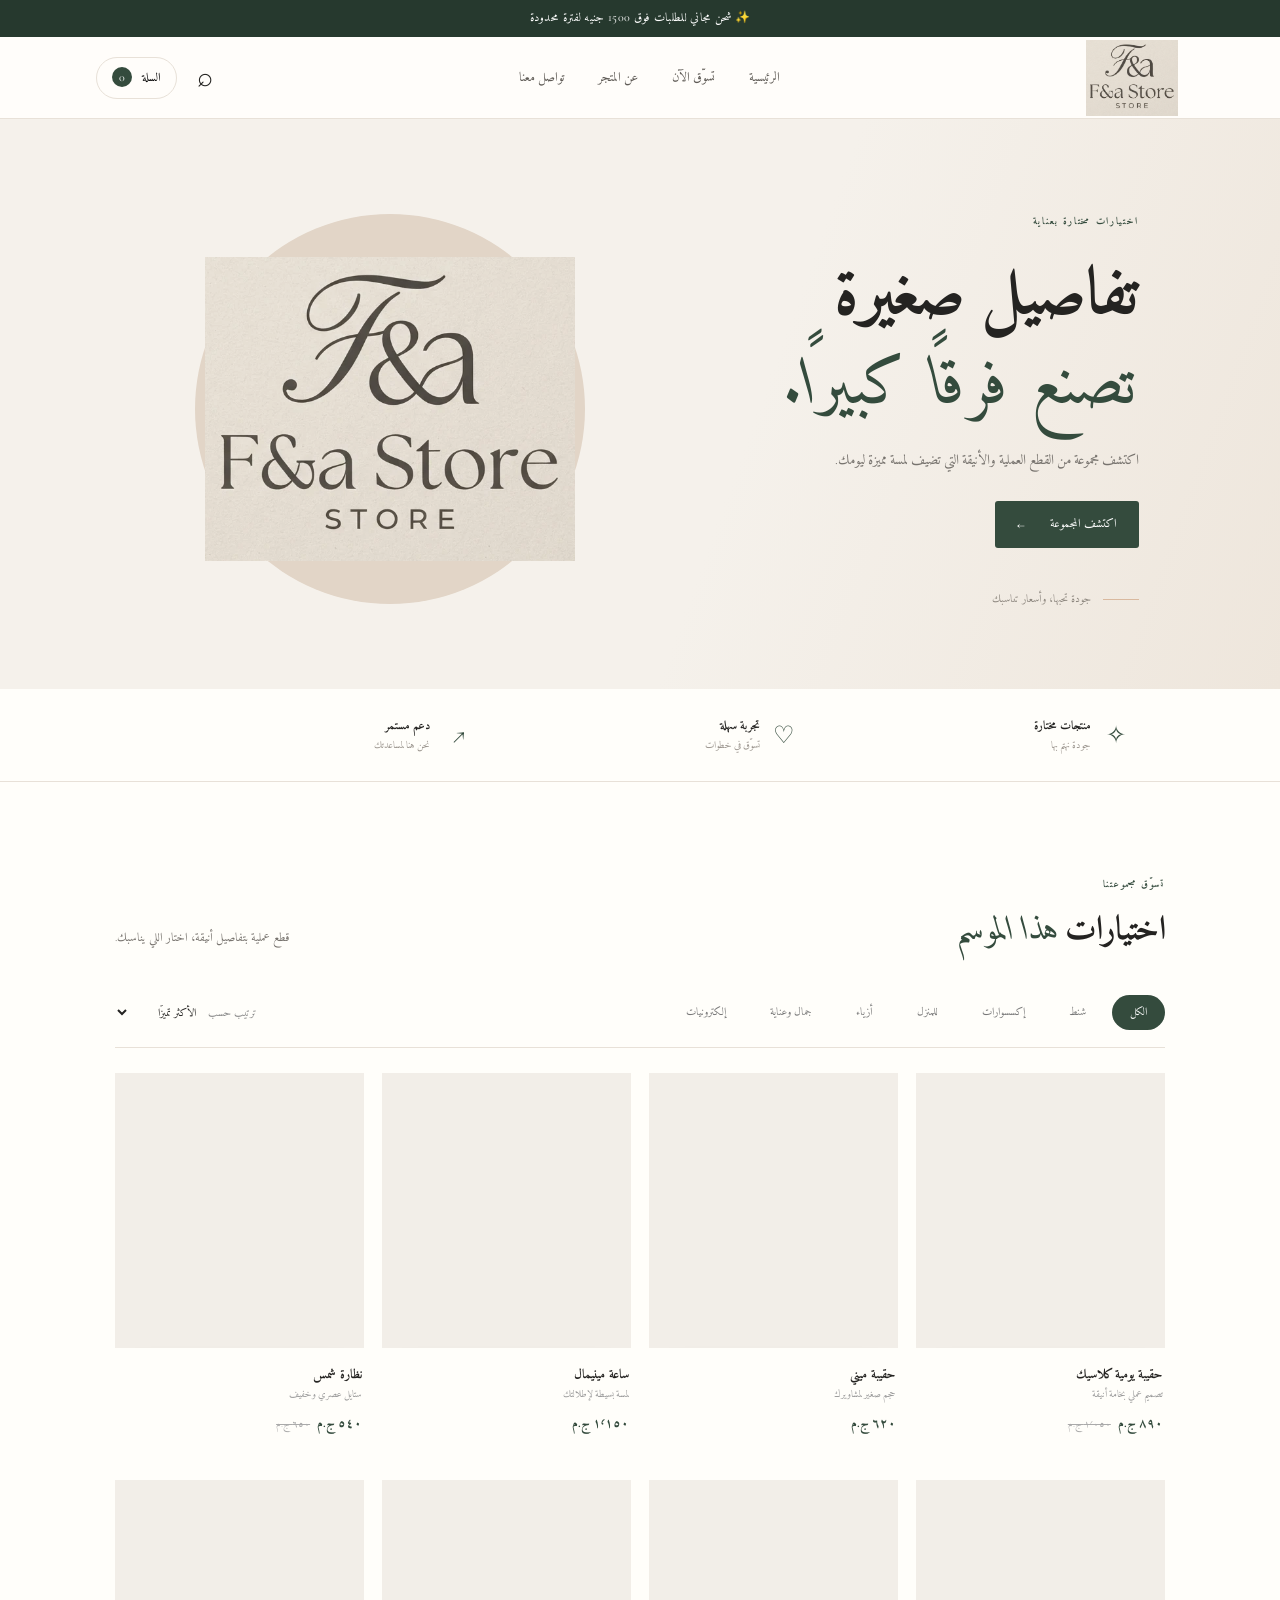
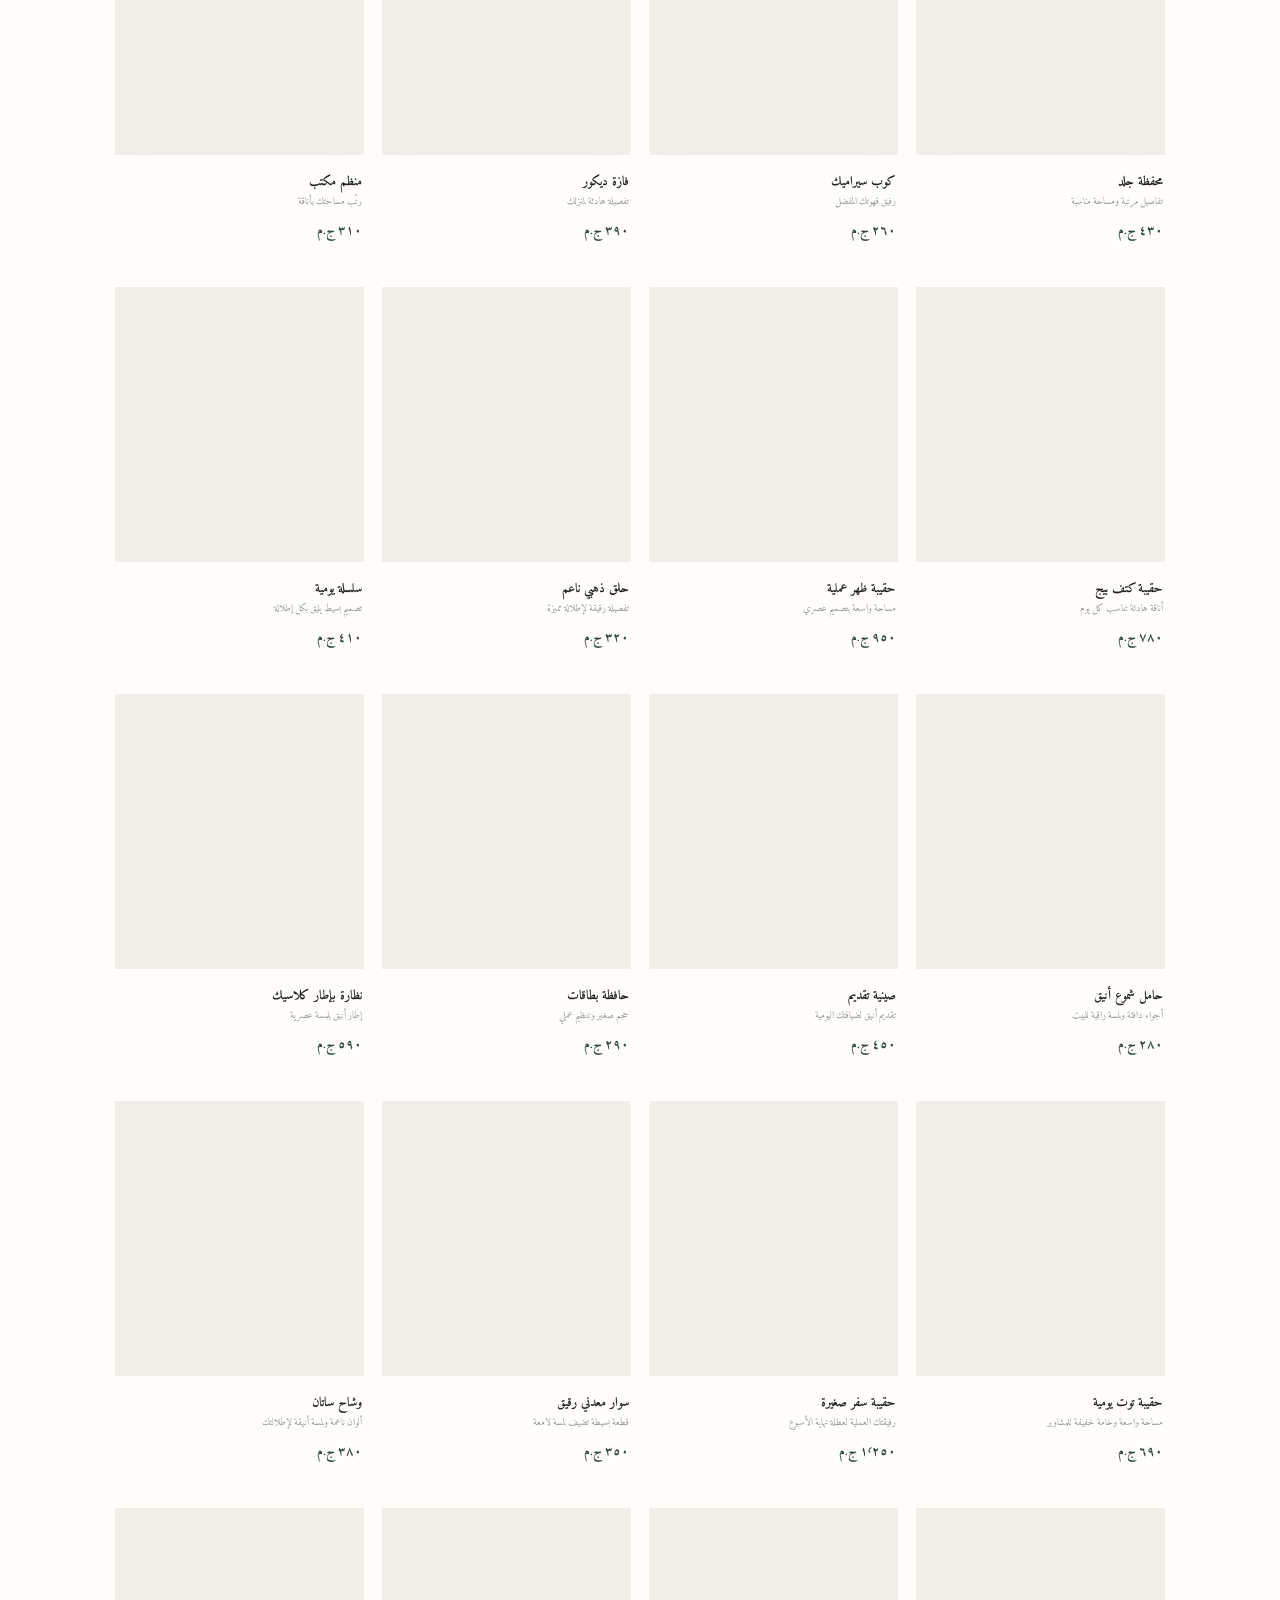
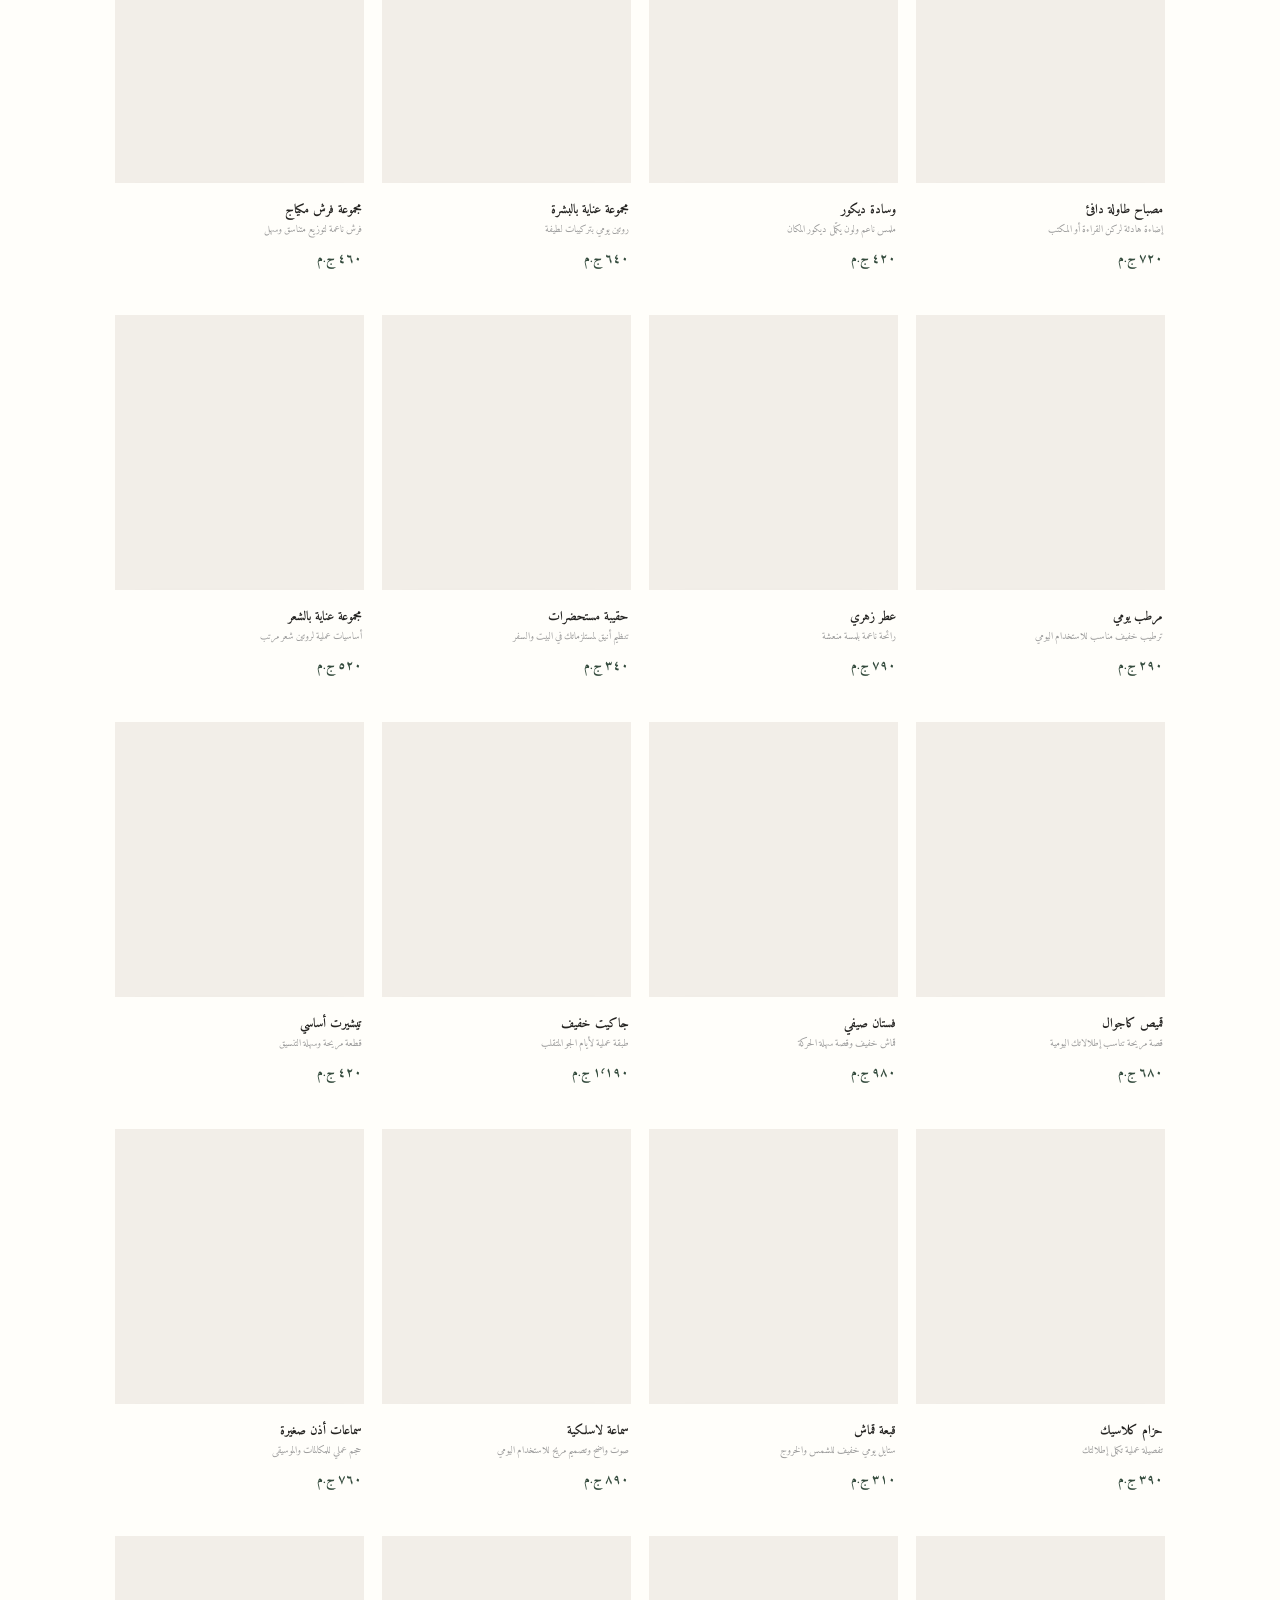
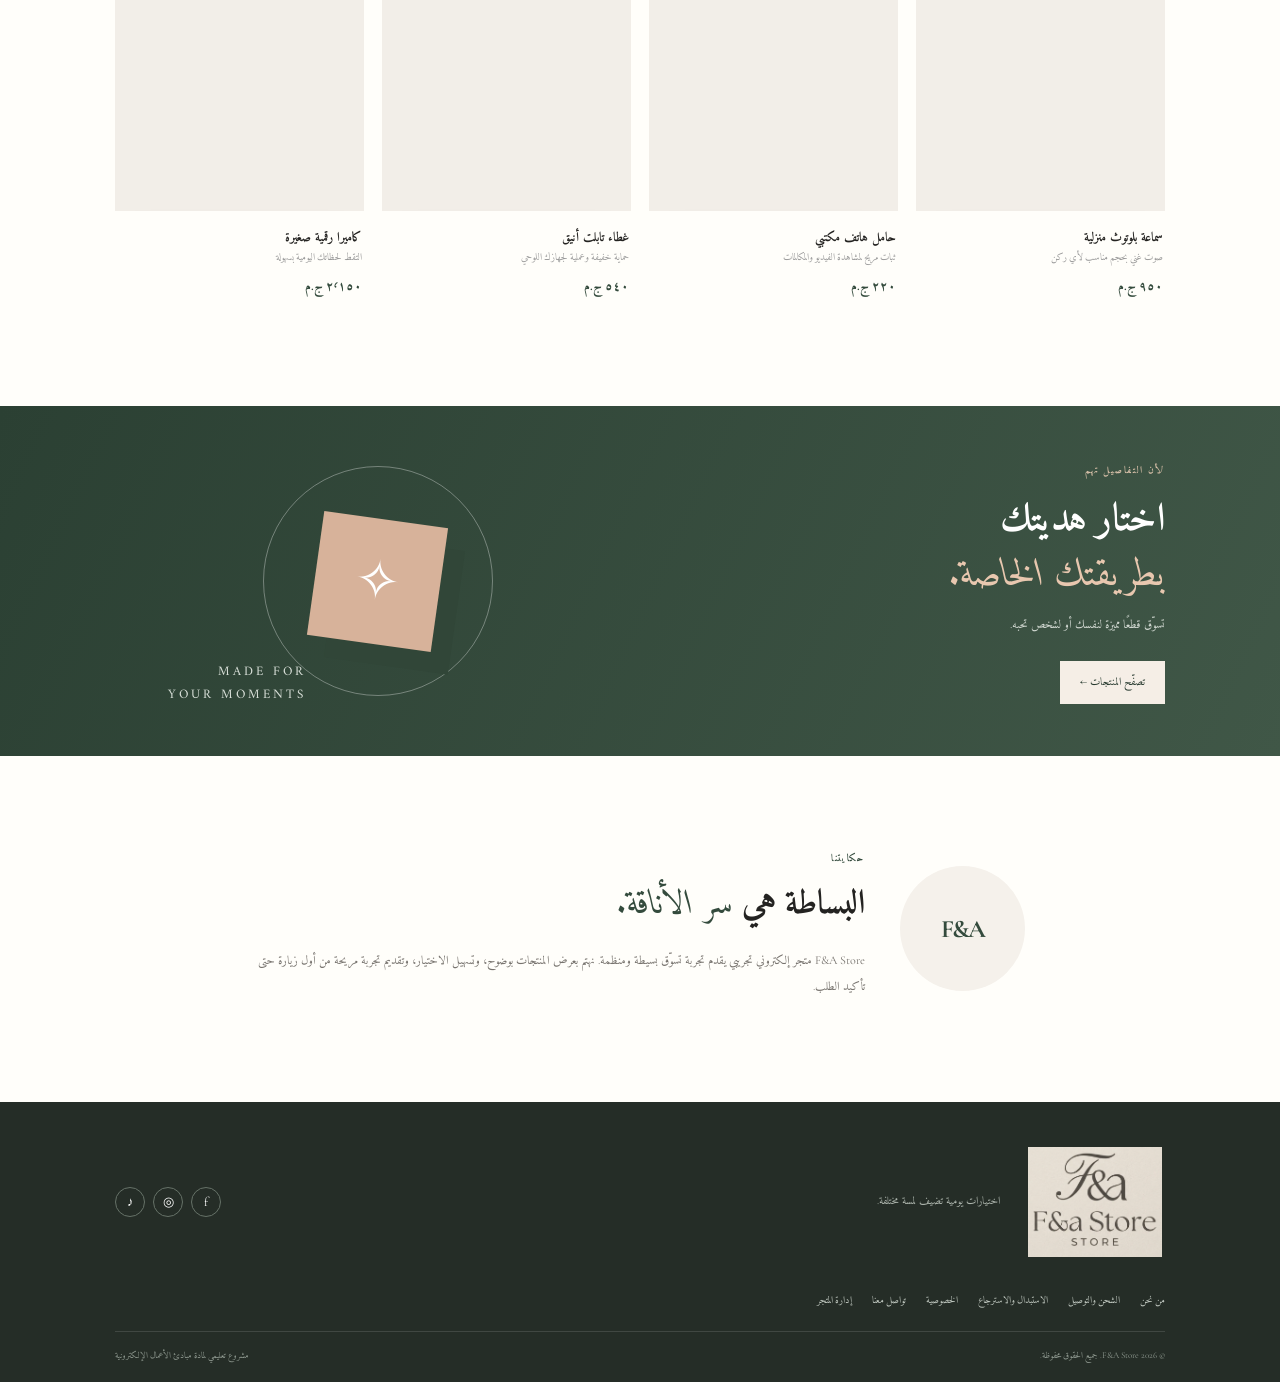
==== commit c442dcc8: "Use store wordmark and matching typography" ====
--- a/index.html
+++ b/index.html
@@ -5,15 +5,15 @@
 <meta name="description" content="F&A Store - اختيارات أنيقة لحياتك اليومية"><meta name="theme-color" content="#344b3d">
 <title>F&A Store | تسوّق بأناقة</title>
 <link rel="preconnect" href="https://fonts.googleapis.com"><link rel="preconnect" href="https://fonts.gstatic.com" crossorigin>
-<link href="https://fonts.googleapis.com/css2?family=Cairo:wght@400;500;600;700;800&family=Cormorant+Garamond:wght@500;600;700&display=swap" rel="stylesheet"><link rel="stylesheet" href="style.css">
+<link href="https://fonts.googleapis.com/css2?family=Amiri:wght@400;700&family=Cormorant+Garamond:wght@500;600;700&display=swap" rel="stylesheet"><link rel="stylesheet" href="style.css">
 <link rel="icon" type="image/svg+xml" href="favicon.svg"><meta name="theme-color" content="#344b3d"></head><body>
 <div class="announcement">✨ شحن مجاني للطلبات فوق 1500 جنيه لفترة محدودة</div>
-<header class="site-header"><a class="brand" href="#home" aria-label="F&A Store"><img class="brand-mark" src="favicon.svg" alt=""><span class="brand-copy"><span class="brand-name">F&amp;A</span><span class="brand-store">STORE</span></span></a>
+<header class="site-header"><a class="brand" href="#home" aria-label="F&A Store"><img class="brand-logo" src="logo-wordmark.png" alt="F&amp;A Store"></a>
 <nav class="main-nav"><a href="#home">الرئيسية</a><a href="#products">تسوّق الآن</a><a href="#about">عن المتجر</a><a href="contact.html">تواصل معنا</a></nav>
 <div class="header-actions"><button class="icon-btn" id="searchToggle" aria-label="بحث">⌕</button><button class="cart-button" id="openCart">السلة <span id="cartCount">0</span></button><button class="menu-toggle" id="menuToggle" aria-label="فتح القائمة">☰</button></div></header>
 <main>
 <section class="hero" id="home"><div class="hero-content"><span class="eyebrow">اختيارات مختارة بعناية</span><h1>تفاصيل صغيرة<br><em>تصنع فرقًا كبيرًا.</em></h1><p>اكتشف مجموعة من القطع العملية والأنيقة التي تضيف لمسة مميزة ليومك.</p><a class="primary-btn" href="#products">اكتشف المجموعة <span>←</span></a><div class="hero-note"><span class="note-line"></span> جودة تحبها، وأسعار تناسبك</div></div>
-<div class="hero-art"><div class="hero-circle"></div><img class="hero-photo" src="https://images.unsplash.com/photo-1590874103328-eac38a683ce7?auto=format&fit=crop&w=1000&q=90" alt="حقيبة أنيقة من F&A Store"></div></section>
+<div class="hero-art"><div class="hero-circle"></div><img class="hero-photo hero-logo" src="logo-wordmark.png" alt="شعار F&amp;A Store"></div></section>
 <section class="trust-strip"><div><span>✧</span><b>منتجات مختارة</b><small>جودة نهتم بها</small></div><div><span>♡</span><b>تجربة سهلة</b><small>تسوّق في خطوات</small></div><div><span>↗</span><b>دعم مستمر</b><small>نحن هنا لمساعدتك</small></div></section>
 <section class="products-section section-wrap" id="products"><div class="section-heading"><div><span class="eyebrow">تسوّق مجموعتنا</span><h2>اختيارات <em>هذا الموسم</em></h2></div><p>قطع عملية بتفاصيل أنيقة، اختار اللي يناسبك.</p></div>
 <div class="toolbar"><div class="filters" id="filters"><button class="filter active" data-category="all">الكل</button><button class="filter" data-category="bags">شنط</button><button class="filter" data-category="accessories">إكسسوارات</button><button class="filter" data-category="home">للمنزل</button><button class="filter" data-category="fashion">أزياء</button><button class="filter" data-category="beauty">جمال وعناية</button><button class="filter" data-category="tech">إلكترونيات</button></div><label class="sort-label">ترتيب حسب <select id="sortSelect"><option value="featured">الأكثر تميزًا</option><option value="low">السعر: الأقل أولًا</option><option value="high">السعر: الأعلى أولًا</option></select></label></div>
@@ -21,7 +21,7 @@
 <section class="promo section-wrap"><div><span class="eyebrow">لأن التفاصيل تهم</span><h2>اختار هديتك<br><em>بطريقتك الخاصة.</em></h2><p>تسوّق قطعًا مميزة لنفسك أو لشخص تحبه.</p><a href="#products" class="light-btn">تصفّح المنتجات ←</a></div><div class="promo-art"><div class="gift-box">✧</div><span class="promo-circle"></span><span class="promo-caption">MADE FOR<br>YOUR MOMENTS</span></div></section>
 <section class="about-section section-wrap" id="about"><div class="about-icon">F&amp;A</div><div><span class="eyebrow">حكايتنا</span><h2>البساطة هي <em>سر الأناقة.</em></h2><p>F&amp;A Store متجر إلكتروني تجريبي يقدم تجربة تسوّق بسيطة ومنظمة. نهتم بعرض المنتجات بوضوح، وتسهيل الاختيار، وتقديم تجربة مريحة من أول زيارة حتى تأكيد الطلب.</p></div></section>
 </main>
-<footer id="contact"><div class="footer-main"><a class="brand footer-brand" href="#home"><img class="brand-mark" src="favicon.svg" alt=""><span class="brand-copy"><span class="brand-name">F&amp;A</span><span class="brand-store">STORE</span></span></a><p>اختيارات يومية تضيف لمسة مختلفة.</p><div class="social-links"><a href="#" aria-label="Facebook">f</a><a href="#" aria-label="Instagram">◎</a><a href="#" aria-label="TikTok">♪</a></div></div><div class="footer-links"><a href="about.html">من نحن</a><a href="shipping.html">الشحن والتوصيل</a><a href="returns.html">الاستبدال والاسترجاع</a><a href="privacy.html">الخصوصية</a><a href="contact.html">تواصل معنا</a><a href="admin.html">إدارة المتجر</a></div><div class="footer-bottom"><span>© 2026 F&amp;A Store. جميع الحقوق محفوظة.</span><span>مشروع تعليمي لمادة مبادئ الأعمال الإلكترونية</span></div></footer>
+<footer id="contact"><div class="footer-main"><a class="brand footer-brand" href="#home"><img class="brand-logo" src="logo-wordmark.png" alt="F&amp;A Store"></a><p>اختيارات يومية تضيف لمسة مختلفة.</p><div class="social-links"><a href="#" aria-label="Facebook">f</a><a href="#" aria-label="Instagram">◎</a><a href="#" aria-label="TikTok">♪</a></div></div><div class="footer-links"><a href="about.html">من نحن</a><a href="shipping.html">الشحن والتوصيل</a><a href="returns.html">الاستبدال والاسترجاع</a><a href="privacy.html">الخصوصية</a><a href="contact.html">تواصل معنا</a><a href="admin.html">إدارة المتجر</a></div><div class="footer-bottom"><span>© 2026 F&amp;A Store. جميع الحقوق محفوظة.</span><span>مشروع تعليمي لمادة مبادئ الأعمال الإلكترونية</span></div></footer>
 <div class="overlay" id="overlay"></div><aside class="cart-drawer" id="cartDrawer" aria-label="سلة المشتريات"><div class="drawer-head"><div><span class="eyebrow">مشترياتك</span><h3>سلة التسوّق</h3></div><button class="close-btn" id="closeCart">×</button></div><div class="cart-items" id="cartItems"></div><div class="cart-footer"><div class="total-line"><span>الإجمالي</span><strong id="cartTotal">0 ج.م</strong></div><button class="primary-btn full-btn" id="checkoutBtn">إتمام الطلب ←</button><small>نسخة تعليمية: تُحفظ السلة على هذا الجهاز فقط.</small></div></aside>
 <div class="modal" id="checkoutModal" role="dialog" aria-modal="true" aria-labelledby="checkoutTitle"><button class="close-btn modal-close" id="closeCheckout">×</button><span class="eyebrow">خطوة أخيرة</span><h2 id="checkoutTitle">بيانات <em>الطلب</em></h2><p class="modal-intro">املأ بياناتك لتسجيل طلب تجريبي. لا يوجد دفع إلكتروني أو إرسال فعلي للطلب.</p><form id="checkoutForm"><label>الاسم بالكامل<input name="name" required minlength="3" maxlength="80" placeholder="اكتب اسمك"></label><label>رقم الهاتف<input name="phone" id="phoneInput" required inputmode="tel" placeholder="01xxxxxxxxx"></label><label>البريد الإلكتروني (اختياري)<input name="email" type="email" placeholder="name@example.com"></label><label>العنوان بالتفصيل<textarea name="address" required minlength="8" rows="3" placeholder="المحافظة، المنطقة، الشارع..."></textarea></label><label>طريقة الدفع<select name="payment" required><option value="">اختر طريقة الدفع</option><option>الدفع عند الاستلام</option><option>تحويل / محفظة إلكترونية (تجريبي)</option></select></label><div class="checkout-total"><span>إجمالي الطلب</span><strong id="checkoutTotal">0 ج.م</strong></div><button class="primary-btn full-btn" type="submit">تأكيد الطلب</button></form></div>
 <div class="modal product-modal" id="productModal" role="dialog" aria-modal="true"><button class="close-btn modal-close" id="closeProduct">×</button><div id="productDetails"></div></div><div class="toast" id="toast" role="status" aria-live="polite"></div><script src="app.js"></script></body></html>
--- a/style.css
+++ b/style.css
@@ -1,17 +1,26 @@
 @import url('https://fonts.googleapis.com/css2?family=DM+Serif+Display:ital@0;1&display=swap');
-:root{--ink:#242321;--muted:#77736e;--cream:#f7f4ef;--paper:#fffdfa;--green:#455b4b;--green-dark:#304536;--peach:#e8b99f;--line:#e9e4dc;--serif:'DM Serif Display',Georgia,serif}
-*{box-sizing:border-box}html{scroll-behavior:smooth}body{margin:0;background:var(--paper);color:var(--ink);font-family:'Cairo',sans-serif}a{color:inherit;text-decoration:none}button,input,select,textarea{font:inherit}.announcement{text-align:center;background:var(--green-dark);color:#fff;padding:8px 12px;font-size:12px;letter-spacing:.3px}.site-header{height:82px;padding:0 7.5%;display:flex;align-items:center;justify-content:space-between;border-bottom:1px solid var(--line);background:#fffdfa;position:sticky;top:0;z-index:20}.brand{display:flex;align-items:center;gap:9px;direction:ltr;font-size:21px;font-weight:800}.brand-mark{width:48px;height:48px;display:block;flex:none}.brand-copy{display:grid;gap:0;line-height:.88;text-align:left}.brand-name{font:700 29px/.85 "Cormorant Garamond",Georgia,serif;letter-spacing:.35px;color:var(--green-dark)}.brand-store{font:700 9px/1 "Cairo",sans-serif;letter-spacing:3.1px;color:#a58a65;margin-top:6px}.brand-light{font-weight:400;color:#8a837b}.main-nav{display:flex;gap:34px;font-size:13px;color:#5f5b56}.main-nav a:hover{color:var(--green)}.header-actions{display:flex;align-items:center;gap:14px}.icon-btn,.menu-toggle{border:0;background:none;font-size:27px;cursor:pointer;color:var(--ink)}.cart-button{border:1px solid var(--line);background:transparent;padding:9px 15px;border-radius:30px;font-size:12px;cursor:pointer}.cart-button span{display:inline-grid;place-items:center;background:var(--green);color:#fff;width:20px;height:20px;border-radius:50%;margin-right:7px}.menu-toggle{display:none}.hero{min-height:570px;background:var(--cream);padding:65px 11% 55px;display:grid;grid-template-columns:1fr 1fr;align-items:center;overflow:hidden}.hero-content{max-width:490px}.eyebrow{font-size:10px;letter-spacing:1.7px;color:var(--green);font-weight:800}.hero h1{font-size:clamp(42px,5.2vw,67px);line-height:1.35;margin:17px 0 15px;font-weight:800}.hero h1 em,h2 em{font-family:var(--serif);font-weight:400;color:var(--green);font-style:italic}.hero-content p{color:var(--muted);font-size:14px;line-height:2;max-width:390px;margin-bottom:27px}.primary-btn{display:inline-flex;align-items:center;justify-content:center;gap:25px;padding:13px 22px;background:var(--green);color:#fff;border:0;border-radius:3px;font-size:12px;cursor:pointer;transition:.2s}.primary-btn:hover{background:var(--green-dark);transform:translateY(-2px)}.hero-note{display:flex;align-items:center;gap:12px;margin-top:42px;color:#8c867e;font-size:11px}.note-line{width:36px;height:1px;background:var(--peach)}.hero-art{height:430px;position:relative;display:grid;place-items:center}.hero-circle{position:absolute;width:360px;height:360px;border-radius:50%;background:#e8dfd3}.hero-card{position:absolute;width:225px;height:310px;box-shadow:0 25px 60px #51463820;display:flex;align-items:center;justify-content:center}.hero-card-back{background:#a6ad9c;transform:rotate(10deg) translate(35px,-5px);color:#fff;font:italic 23px var(--serif);letter-spacing:3px;text-align:center}.hero-card-front{background:linear-gradient(145deg,#d7b7a1,#f0d9c9);transform:rotate(-8deg) translate(-20px,15px);flex-direction:column}.product-orb{width:135px;height:135px;border-radius:50%;background:radial-gradient(circle at 35% 30%,#f7eee5,#a77e63);display:grid;place-items:center;color:#fff;font-size:45px;box-shadow:inset -15px -12px 20px #79583b30}.hero-card-caption{font:12px var(--serif);letter-spacing:3px;margin-top:28px;color:#594638}.floating-tag{position:absolute;right:4%;top:20%;background:#fff;padding:15px 20px;border-radius:50%;width:76px;height:76px;display:grid;place-items:center;text-align:center;font-size:11px;line-height:1.5;box-shadow:0 8px 30px #0001;transform:rotate(9deg)}.hero-sticker{position:absolute;bottom:5%;left:10%;background:var(--green);color:#fff;width:58px;height:58px;border-radius:50%;display:grid;place-content:center;text-align:center;font:23px var(--serif);transform:rotate(-12deg)}.hero-sticker small{font:7px 'Cairo';letter-spacing:2px}.trust-strip{display:grid;grid-template-columns:repeat(3,1fr);padding:27px 12%;border-bottom:1px solid var(--line);gap:20px}.trust-strip div{display:grid;grid-template-columns:35px auto;align-items:center}.trust-strip div>span{grid-row:span 2;color:var(--green);font-size:24px}.trust-strip b{font-size:12px}.trust-strip small{font-size:10px;color:#9a948d}.section-wrap{padding-left:9%;padding-right:9%}.products-section{padding-top:90px;padding-bottom:90px}.section-heading{display:flex;justify-content:space-between;align-items:end;margin-bottom:34px}.section-heading h2,.about-section h2{font-size:34px;margin:8px 0 0}.section-heading p{color:var(--muted);font-size:12px}.toolbar{display:flex;justify-content:space-between;align-items:center;border-bottom:1px solid var(--line);padding-bottom:17px;margin-bottom:25px}.filters{display:flex;gap:8px}.filter{border:1px solid transparent;background:transparent;color:#777;padding:7px 17px;border-radius:30px;font-size:11px;cursor:pointer}.filter.active,.filter:hover{background:var(--green);color:#fff}.sort-label{font-size:11px;color:#888}.sort-label select{border:0;background:transparent;color:var(--ink);padding:5px;outline:none}.search-row{display:none;margin-bottom:20px;gap:8px}.search-row.visible{display:flex}.search-row input{flex:1;padding:11px;border:1px solid var(--line);background:#fff}.search-row button{border:0;background:var(--cream);padding:0 18px;cursor:pointer}.product-grid{display:grid;grid-template-columns:repeat(4,1fr);gap:27px 18px}.product-card{min-width:0}.product-image{height:245px;background:var(--cream);position:relative;display:grid;place-items:center;overflow:hidden}.product-image .shape{width:130px;height:150px;display:grid;place-items:center;font-size:58px;filter:drop-shadow(0 15px 12px #0002);transition:.35s}.product-card:hover .shape{transform:scale(1.08) rotate(-4deg)}.product-badge{position:absolute;top:12px;right:12px;background:#fff;padding:5px 9px;font-size:9px;color:var(--green)}.quick-add{position:absolute;bottom:12px;left:12px;right:12px;background:#fff;border:0;padding:10px;font-size:11px;cursor:pointer;transform:translateY(60px);transition:.25s}.product-card:hover .quick-add{transform:translateY(0)}.product-info{padding:13px 2px}.product-info h3{font-size:13px;margin:0 0 5px}.product-info p{font-size:10px;color:#999;margin:0 0 9px}.price{font-size:13px;font-weight:800;color:var(--green)}.old-price{font-size:10px;color:#aaa;text-decoration:line-through;margin-right:7px;font-weight:400}.empty-state{grid-column:1/-1;text-align:center;color:#999;padding:60px}.promo{background:var(--green);color:#fff;min-height:340px;display:grid;grid-template-columns:1fr 1fr;align-items:center;padding-top:40px;padding-bottom:40px;overflow:hidden}.promo .eyebrow{color:#d9c1aa}.promo h2{font-size:39px;line-height:1.4;margin:12px 0}.promo h2 em{color:#e8c7af}.promo p{font-size:12px;color:#d1d8d1;margin-bottom:25px}.light-btn{display:inline-block;background:#f5eee6;color:var(--green-dark);padding:12px 20px;font-size:11px}.promo-art{height:270px;position:relative;display:grid;place-items:center}.promo-circle{position:absolute;width:230px;height:230px;border:1px solid #ffffff55;border-radius:50%}.gift-box{width:125px;height:125px;background:#d7b29a;display:grid;place-items:center;color:#fff;font-size:55px;box-shadow:20px 20px 0 #314638;transform:rotate(8deg);z-index:1}.promo-caption{position:absolute;bottom:10px;left:10%;font:13px var(--serif);letter-spacing:3px;color:#d8dfd8}.about-section{display:flex;gap:35px;align-items:center;padding-top:90px;padding-bottom:90px;max-width:1000px;margin:auto}.about-icon{flex:0 0 125px;height:125px;border-radius:50%;background:var(--cream);display:grid;place-items:center;font:55px var(--serif);color:var(--green)}.about-section p{color:var(--muted);font-size:12px;line-height:2.2;max-width:650px}footer{background:#252d27;color:#fff;padding:45px 9% 18px}.footer-brand .brand-mark{width:52px;height:52px}.footer-brand .brand-name{color:#fff}.footer-brand .brand-store{color:#d8c19a}.footer-main{display:flex;align-items:center;gap:25px;padding-bottom:35px}.footer-brand{color:#fff}.footer-main p{font-size:11px;color:#aeb6ae;margin-left:auto}.social-links{display:flex;gap:8px}.social-links a{width:30px;height:30px;border:1px solid #667268;border-radius:50%;display:grid;place-items:center;font-size:13px}.footer-bottom{border-top:1px solid #ffffff20;padding-top:16px;display:flex;justify-content:space-between;color:#929c93;font-size:9px}.overlay{position:fixed;inset:0;background:#151a17a8;z-index:40;opacity:0;visibility:hidden;transition:.25s}.overlay.active{opacity:1;visibility:visible}.cart-drawer{position:fixed;z-index:50;top:0;left:0;height:100%;width:min(420px,100%);background:#fffdfa;transform:translateX(-105%);transition:.3s;display:flex;flex-direction:column;padding:27px}.cart-drawer.open{transform:translateX(0)}.drawer-head{display:flex;justify-content:space-between;align-items:center;border-bottom:1px solid var(--line);padding-bottom:18px}.drawer-head h3{margin:3px 0;font-size:23px}.close-btn{border:0;background:none;font-size:30px;cursor:pointer;color:#777}.cart-items{overflow:auto;flex:1}.cart-item{display:grid;grid-template-columns:65px 1fr auto;gap:12px;padding:17px 0;border-bottom:1px solid var(--line);align-items:center}.cart-thumb{height:65px;background:var(--cream);display:grid;place-items:center;font-size:27px}.cart-item h4{font-size:12px;margin:0 0 5px}.cart-item small{color:#999;font-size:10px}.qty-controls{display:flex;align-items:center;gap:9px;margin-top:8px}.qty-controls button{border:1px solid var(--line);background:#fff;width:23px;height:23px;cursor:pointer}.remove-item{border:0;background:none;color:#b36c5e;cursor:pointer;font-size:11px}.cart-footer{padding-top:18px;border-top:1px solid var(--line)}.total-line,.checkout-total{display:flex;justify-content:space-between;margin-bottom:15px;font-size:13px}.total-line strong,.checkout-total strong{color:var(--green);font-size:18px}.full-btn{width:100%}.cart-footer>small{display:block;text-align:center;color:#aaa;font-size:9px;margin-top:12px}.modal{position:fixed;z-index:60;top:50%;left:50%;transform:translate(-50%,-45%);width:min(500px,calc(100% - 28px));max-height:90vh;overflow:auto;background:#fffdfa;padding:35px;opacity:0;visibility:hidden;transition:.25s}.modal.open{opacity:1;visibility:visible;transform:translate(-50%,-50%)}.modal-close{position:absolute;left:18px;top:12px}.modal h2{font-size:30px;margin:7px 0}.modal-intro{font-size:11px;line-height:1.9;color:#888;margin-bottom:20px}.modal form label{display:block;font-size:11px;margin:12px 0;color:#5d5a55}.modal input,.modal textarea,.modal select{display:block;width:100%;border:1px solid var(--line);background:white;padding:11px;margin-top:6px;outline-color:var(--green);font-size:12px}.checkout-total{border-top:1px solid var(--line);padding-top:15px;margin-top:18px}.toast{position:fixed;bottom:22px;right:50%;transform:translate(50%,20px);background:#26382d;color:#fff;padding:12px 20px;font-size:12px;z-index:90;opacity:0;transition:.25s;pointer-events:none}.toast.show{opacity:1;transform:translate(50%,0)}
+:root{--ink:#242321;--muted:#77736e;--cream:#f7f4ef;--paper:#fffdfa;--green:#455b4b;--green-dark:#304536;--peach:#e8b99f;--line:#e9e4dc;--serif:'Amiri','Cormorant Garamond',Georgia,serif}
+*{box-sizing:border-box}html{scroll-behavior:smooth}body{margin:0;background:var(--paper);color:var(--ink);font-family:'Amiri','Cormorant Garamond',serif}a{color:inherit;text-decoration:none}button,input,select,textarea{font:inherit}.announcement{text-align:center;background:var(--green-dark);color:#fff;padding:8px 12px;font-size:12px;letter-spacing:.3px}.site-header{height:82px;padding:0 7.5%;display:flex;align-items:center;justify-content:space-between;border-bottom:1px solid var(--line);background:#fffdfa;position:sticky;top:0;z-index:20}.brand{display:flex;align-items:center;gap:9px;direction:ltr;font-size:21px;font-weight:800}.brand-mark{width:48px;height:48px;display:block;flex:none}.brand-copy{display:grid;gap:0;line-height:.88;text-align:left}.brand-name{font:700 29px/.85 "Cormorant Garamond",Georgia,serif;letter-spacing:.35px;color:var(--green-dark)}.brand-store{font:700 9px/1 "Amiri","Cormorant Garamond",serif;letter-spacing:3.1px;color:#a58a65;margin-top:6px}.brand-light{font-weight:400;color:#8a837b}.main-nav{display:flex;gap:34px;font-size:13px;color:#5f5b56}.main-nav a:hover{color:var(--green)}.header-actions{display:flex;align-items:center;gap:14px}.icon-btn,.menu-toggle{border:0;background:none;font-size:27px;cursor:pointer;color:var(--ink)}.cart-button{border:1px solid var(--line);background:transparent;padding:9px 15px;border-radius:30px;font-size:12px;cursor:pointer}.cart-button span{display:inline-grid;place-items:center;background:var(--green);color:#fff;width:20px;height:20px;border-radius:50%;margin-right:7px}.menu-toggle{display:none}.hero{min-height:570px;background:var(--cream);padding:65px 11% 55px;display:grid;grid-template-columns:1fr 1fr;align-items:center;overflow:hidden}.hero-content{max-width:490px}.eyebrow{font-size:10px;letter-spacing:1.7px;color:var(--green);font-weight:800}.hero h1{font-size:clamp(42px,5.2vw,67px);line-height:1.35;margin:17px 0 15px;font-weight:800}.hero h1 em,h2 em{font-family:var(--serif);font-weight:400;color:var(--green);font-style:italic}.hero-content p{color:var(--muted);font-size:14px;line-height:2;max-width:390px;margin-bottom:27px}.primary-btn{display:inline-flex;align-items:center;justify-content:center;gap:25px;padding:13px 22px;background:var(--green);color:#fff;border:0;border-radius:3px;font-size:12px;cursor:pointer;transition:.2s}.primary-btn:hover{background:var(--green-dark);transform:translateY(-2px)}.hero-note{display:flex;align-items:center;gap:12px;margin-top:42px;color:#8c867e;font-size:11px}.note-line{width:36px;height:1px;background:var(--peach)}.hero-art{height:430px;position:relative;display:grid;place-items:center}.hero-circle{position:absolute;width:360px;height:360px;border-radius:50%;background:#e8dfd3}.hero-card{position:absolute;width:225px;height:310px;box-shadow:0 25px 60px #51463820;display:flex;align-items:center;justify-content:center}.hero-card-back{background:#a6ad9c;transform:rotate(10deg) translate(35px,-5px);color:#fff;font:italic 23px var(--serif);letter-spacing:3px;text-align:center}.hero-card-front{background:linear-gradient(145deg,#d7b7a1,#f0d9c9);transform:rotate(-8deg) translate(-20px,15px);flex-direction:column}.product-orb{width:135px;height:135px;border-radius:50%;background:radial-gradient(circle at 35% 30%,#f7eee5,#a77e63);display:grid;place-items:center;color:#fff;font-size:45px;box-shadow:inset -15px -12px 20px #79583b30}.hero-card-caption{font:12px var(--serif);letter-spacing:3px;margin-top:28px;color:#594638}.floating-tag{position:absolute;right:4%;top:20%;background:#fff;padding:15px 20px;border-radius:50%;width:76px;height:76px;display:grid;place-items:center;text-align:center;font-size:11px;line-height:1.5;box-shadow:0 8px 30px #0001;transform:rotate(9deg)}.hero-sticker{position:absolute;bottom:5%;left:10%;background:var(--green);color:#fff;width:58px;height:58px;border-radius:50%;display:grid;place-content:center;text-align:center;font:23px var(--serif);transform:rotate(-12deg)}.hero-sticker small{font:7px 'Cairo';letter-spacing:2px}.trust-strip{display:grid;grid-template-columns:repeat(3,1fr);padding:27px 12%;border-bottom:1px solid var(--line);gap:20px}.trust-strip div{display:grid;grid-template-columns:35px auto;align-items:center}.trust-strip div>span{grid-row:span 2;color:var(--green);font-size:24px}.trust-strip b{font-size:12px}.trust-strip small{font-size:10px;color:#9a948d}.section-wrap{padding-left:9%;padding-right:9%}.products-section{padding-top:90px;padding-bottom:90px}.section-heading{display:flex;justify-content:space-between;align-items:end;margin-bottom:34px}.section-heading h2,.about-section h2{font-size:34px;margin:8px 0 0}.section-heading p{color:var(--muted);font-size:12px}.toolbar{display:flex;justify-content:space-between;align-items:center;border-bottom:1px solid var(--line);padding-bottom:17px;margin-bottom:25px}.filters{display:flex;gap:8px}.filter{border:1px solid transparent;background:transparent;color:#777;padding:7px 17px;border-radius:30px;font-size:11px;cursor:pointer}.filter.active,.filter:hover{background:var(--green);color:#fff}.sort-label{font-size:11px;color:#888}.sort-label select{border:0;background:transparent;color:var(--ink);padding:5px;outline:none}.search-row{display:none;margin-bottom:20px;gap:8px}.search-row.visible{display:flex}.search-row input{flex:1;padding:11px;border:1px solid var(--line);background:#fff}.search-row button{border:0;background:var(--cream);padding:0 18px;cursor:pointer}.product-grid{display:grid;grid-template-columns:repeat(4,1fr);gap:27px 18px}.product-card{min-width:0}.product-image{height:245px;background:var(--cream);position:relative;display:grid;place-items:center;overflow:hidden}.product-image .shape{width:130px;height:150px;display:grid;place-items:center;font-size:58px;filter:drop-shadow(0 15px 12px #0002);transition:.35s}.product-card:hover .shape{transform:scale(1.08) rotate(-4deg)}.product-badge{position:absolute;top:12px;right:12px;background:#fff;padding:5px 9px;font-size:9px;color:var(--green)}.quick-add{position:absolute;bottom:12px;left:12px;right:12px;background:#fff;border:0;padding:10px;font-size:11px;cursor:pointer;transform:translateY(60px);transition:.25s}.product-card:hover .quick-add{transform:translateY(0)}.product-info{padding:13px 2px}.product-info h3{font-size:13px;margin:0 0 5px}.product-info p{font-size:10px;color:#999;margin:0 0 9px}.price{font-size:13px;font-weight:800;color:var(--green)}.old-price{font-size:10px;color:#aaa;text-decoration:line-through;margin-right:7px;font-weight:400}.empty-state{grid-column:1/-1;text-align:center;color:#999;padding:60px}.promo{background:var(--green);color:#fff;min-height:340px;display:grid;grid-template-columns:1fr 1fr;align-items:center;padding-top:40px;padding-bottom:40px;overflow:hidden}.promo .eyebrow{color:#d9c1aa}.promo h2{font-size:39px;line-height:1.4;margin:12px 0}.promo h2 em{color:#e8c7af}.promo p{font-size:12px;color:#d1d8d1;margin-bottom:25px}.light-btn{display:inline-block;background:#f5eee6;color:var(--green-dark);padding:12px 20px;font-size:11px}.promo-art{height:270px;position:relative;display:grid;place-items:center}.promo-circle{position:absolute;width:230px;height:230px;border:1px solid #ffffff55;border-radius:50%}.gift-box{width:125px;height:125px;background:#d7b29a;display:grid;place-items:center;color:#fff;font-size:55px;box-shadow:20px 20px 0 #314638;transform:rotate(8deg);z-index:1}.promo-caption{position:absolute;bottom:10px;left:10%;font:13px var(--serif);letter-spacing:3px;color:#d8dfd8}.about-section{display:flex;gap:35px;align-items:center;padding-top:90px;padding-bottom:90px;max-width:1000px;margin:auto}.about-icon{flex:0 0 125px;height:125px;border-radius:50%;background:var(--cream);display:grid;place-items:center;font:55px var(--serif);color:var(--green)}.about-section p{color:var(--muted);font-size:12px;line-height:2.2;max-width:650px}footer{background:#252d27;color:#fff;padding:45px 9% 18px}.footer-brand .brand-mark{width:52px;height:52px}.footer-brand .brand-name{color:#fff}.footer-brand .brand-store{color:#d8c19a}.footer-main{display:flex;align-items:center;gap:25px;padding-bottom:35px}.footer-brand{color:#fff}.footer-main p{font-size:11px;color:#aeb6ae;margin-left:auto}.social-links{display:flex;gap:8px}.social-links a{width:30px;height:30px;border:1px solid #667268;border-radius:50%;display:grid;place-items:center;font-size:13px}.footer-bottom{border-top:1px solid #ffffff20;padding-top:16px;display:flex;justify-content:space-between;color:#929c93;font-size:9px}.overlay{position:fixed;inset:0;background:#151a17a8;z-index:40;opacity:0;visibility:hidden;transition:.25s}.overlay.active{opacity:1;visibility:visible}.cart-drawer{position:fixed;z-index:50;top:0;left:0;height:100%;width:min(420px,100%);background:#fffdfa;transform:translateX(-105%);transition:.3s;display:flex;flex-direction:column;padding:27px}.cart-drawer.open{transform:translateX(0)}.drawer-head{display:flex;justify-content:space-between;align-items:center;border-bottom:1px solid var(--line);padding-bottom:18px}.drawer-head h3{margin:3px 0;font-size:23px}.close-btn{border:0;background:none;font-size:30px;cursor:pointer;color:#777}.cart-items{overflow:auto;flex:1}.cart-item{display:grid;grid-template-columns:65px 1fr auto;gap:12px;padding:17px 0;border-bottom:1px solid var(--line);align-items:center}.cart-thumb{height:65px;background:var(--cream);display:grid;place-items:center;font-size:27px}.cart-item h4{font-size:12px;margin:0 0 5px}.cart-item small{color:#999;font-size:10px}.qty-controls{display:flex;align-items:center;gap:9px;margin-top:8px}.qty-controls button{border:1px solid var(--line);background:#fff;width:23px;height:23px;cursor:pointer}.remove-item{border:0;background:none;color:#b36c5e;cursor:pointer;font-size:11px}.cart-footer{padding-top:18px;border-top:1px solid var(--line)}.total-line,.checkout-total{display:flex;justify-content:space-between;margin-bottom:15px;font-size:13px}.total-line strong,.checkout-total strong{color:var(--green);font-size:18px}.full-btn{width:100%}.cart-footer>small{display:block;text-align:center;color:#aaa;font-size:9px;margin-top:12px}.modal{position:fixed;z-index:60;top:50%;left:50%;transform:translate(-50%,-45%);width:min(500px,calc(100% - 28px));max-height:90vh;overflow:auto;background:#fffdfa;padding:35px;opacity:0;visibility:hidden;transition:.25s}.modal.open{opacity:1;visibility:visible;transform:translate(-50%,-50%)}.modal-close{position:absolute;left:18px;top:12px}.modal h2{font-size:30px;margin:7px 0}.modal-intro{font-size:11px;line-height:1.9;color:#888;margin-bottom:20px}.modal form label{display:block;font-size:11px;margin:12px 0;color:#5d5a55}.modal input,.modal textarea,.modal select{display:block;width:100%;border:1px solid var(--line);background:white;padding:11px;margin-top:6px;outline-color:var(--green);font-size:12px}.checkout-total{border-top:1px solid var(--line);padding-top:15px;margin-top:18px}.toast{position:fixed;bottom:22px;right:50%;transform:translate(50%,20px);background:#26382d;color:#fff;padding:12px 20px;font-size:12px;z-index:90;opacity:0;transition:.25s;pointer-events:none}.toast.show{opacity:1;transform:translate(50%,0)}
 @media(max-width:900px){.site-header{padding:0 5%}.main-nav{gap:17px}.hero{padding-left:7%;padding-right:7%}.product-grid{grid-template-columns:repeat(3,1fr)}.section-wrap{padding-left:6%;padding-right:6%}}
 @media(max-width:650px){.brand-mark{width:42px;height:42px}.brand-name{font-size:26px}.brand-store{font-size:8px}.site-header{height:68px}.main-nav{display:none;position:absolute;top:68px;right:0;left:0;background:#fffdfa;padding:20px;flex-direction:column;gap:16px;border-bottom:1px solid var(--line)}.main-nav.show{display:flex}.menu-toggle{display:block}.icon-btn{font-size:23px}.cart-button{padding:7px 10px}.hero{grid-template-columns:1fr;padding:55px 7% 20px}.hero-art{height:330px;grid-row:1}.hero-circle{width:275px;height:275px}.hero-card{width:170px;height:235px}.hero-content{padding-bottom:35px}.hero h1{font-size:43px}.trust-strip{padding:22px 6%;gap:10px}.trust-strip div{grid-template-columns:25px auto}.trust-strip b{font-size:10px}.trust-strip small{font-size:8px}.products-section{padding-top:60px;padding-bottom:60px}.section-heading{display:block}.section-heading h2{font-size:28px}.section-heading p{margin-top:8px}.toolbar{align-items:flex-start;gap:12px;flex-direction:column}.filters{flex-wrap:wrap}.product-grid{grid-template-columns:repeat(2,1fr);gap:18px 12px}.product-image{height:190px}.product-image .shape{font-size:45px}.quick-add{transform:none;bottom:8px;left:8px;right:8px;padding:8px}.promo{grid-template-columns:1fr;padding-top:40px}.promo h2{font-size:33px}.promo-art{height:220px}.about-section{padding-top:60px;padding-bottom:60px;gap:18px}.about-icon{flex-basis:75px;height:75px;font-size:35px}.about-section h2{font-size:25px}.footer-main{flex-wrap:wrap;gap:14px}.footer-main p{width:100%;order:3;margin:0}.footer-bottom{gap:12px;flex-direction:column}.modal{padding:28px 22px}}
 
 /* F&A Store visual refresh */
 :root{--green:#344b3d;--green-dark:#26392e;--cream:#f5f1eb;--paper:#fffefa;--peach:#d9b99f;--line:#e8e1d8}
-.brand-mark{font-size:12px;font-family:'Cairo',sans-serif;font-weight:800;letter-spacing:-1px}.brand-mark span{color:#e5c6ad}.brand-light{font-size:11px;letter-spacing:2px}
+.brand-mark{font-size:12px;font-family:'Amiri','Cormorant Garamond',serif;font-weight:800;letter-spacing:-1px}.brand-mark span{color:#e5c6ad}.brand-light{font-size:11px;letter-spacing:2px}
 .hero{background:linear-gradient(110deg,#f5f1eb 0%,#f5f1eb 58%,#eee6dc 100%)}
 .hero-photo{position:absolute;z-index:2;width:285px;height:385px;object-fit:cover;border-radius:155px 155px 8px 8px;box-shadow:0 28px 65px #3d33252c;transform:rotate(4deg);border:9px solid #fffdfa}
 .hero-card-front{opacity:.25;transform:rotate(-13deg) translate(-100px,45px);z-index:1}.hero-card-back{opacity:.35;transform:rotate(13deg) translate(105px,-15px);z-index:1}.hero-circle{background:#e2d5c7;width:390px;height:390px}
-.product-image{background:#f2eee8!important;height:275px}.product-photo{width:100%;height:100%;object-fit:contain;padding:12px;display:block;transition:transform .55s cubic-bezier(.2,.7,.2,1)}.product-card:hover .product-photo{transform:scale(1.055)}.fallback-shape{display:none;position:absolute;inset:0;place-items:center;font-size:55px}.product-badge{z-index:2;background:#fffefa;color:#344b3d;letter-spacing:.3px}.quick-add{z-index:3;box-shadow:0 5px 20px #00000012}.product-info h3{font-weight:700}.product-info{padding-top:15px}.section-heading h2{letter-spacing:-.7px}.promo{background:linear-gradient(115deg,#2b4033,#405747)}.about-icon{font:700 25px 'Cairo',sans-serif;letter-spacing:-2px}
+.product-image{background:#f2eee8!important;height:275px}.product-photo{width:100%;height:100%;object-fit:contain;padding:12px;display:block;transition:transform .55s cubic-bezier(.2,.7,.2,1)}.product-card:hover .product-photo{transform:scale(1.055)}.fallback-shape{display:none;position:absolute;inset:0;place-items:center;font-size:55px}.product-badge{z-index:2;background:#fffefa;color:#344b3d;letter-spacing:.3px}.quick-add{z-index:3;box-shadow:0 5px 20px #00000012}.product-info h3{font-weight:700}.product-info{padding-top:15px}.section-heading h2{letter-spacing:-.7px}.promo{background:linear-gradient(115deg,#2b4033,#405747)}.about-icon{font:700 25px 'Amiri','Cormorant Garamond',serif;letter-spacing:-2px}
 @media(max-width:650px){.hero-photo{width:215px;height:290px}.hero-circle{width:290px;height:290px}.product-image{height:205px}}
 
 /* Final project enhancements */
-.hero-sticker{font-family:'Cairo',sans-serif;font-size:12px;font-weight:800;letter-spacing:-1px}.hero-sticker small{font-size:7px}.product-title{display:block;border:0;background:none;padding:0;text-align:right;font:700 13px 'Cairo',sans-serif;cursor:pointer;color:var(--ink)}.product-title:hover{color:var(--green)}.stock-note{display:block;color:#b17b51;font-size:9px;margin-top:5px}.quick-add:disabled,.primary-btn:disabled{opacity:.45;cursor:not-allowed}.detail-photo{width:100%;height:220px;object-fit:cover;margin-bottom:20px;background:var(--cream)}.product-modal{z-index:65}.detail-stock{font-size:11px;color:#777;margin:12px 0 20px}.footer-links{display:flex;flex-wrap:wrap;gap:20px;padding:0 0 22px;font-size:10px;color:#c0c8c0}.footer-links a:hover{color:#fff}
+.hero-sticker{font-family:'Amiri','Cormorant Garamond',serif;font-size:12px;font-weight:800;letter-spacing:-1px}.hero-sticker small{font-size:7px}.product-title{display:block;border:0;background:none;padding:0;text-align:right;font:700 13px 'Amiri','Cormorant Garamond',serif;cursor:pointer;color:var(--ink)}.product-title:hover{color:var(--green)}.stock-note{display:block;color:#b17b51;font-size:9px;margin-top:5px}.quick-add:disabled,.primary-btn:disabled{opacity:.45;cursor:not-allowed}.detail-photo{width:100%;height:220px;object-fit:cover;margin-bottom:20px;background:var(--cream)}.product-modal{z-index:65}.detail-stock{font-size:11px;color:#777;margin:12px 0 20px}.footer-links{display:flex;flex-wrap:wrap;gap:20px;padding:0 0 22px;font-size:10px;color:#c0c8c0}.footer-links a:hover{color:#fff}
+
+/* F&A wordmark and matching editorial typography */
+.brand-logo{width:104px;height:auto;max-height:76px;display:block;object-fit:contain}
+.footer-brand .brand-logo{width:140px;max-height:110px}
+body{font-family:'Cormorant Garamond','Amiri',Georgia,serif}
+.product-title{font-family:'Amiri','Cormorant Garamond',Georgia,serif!important}
+.about-icon,.hero-sticker{font-family:'Cormorant Garamond','Amiri',Georgia,serif!important}
+.hero-photo.hero-logo{position:relative;width:min(370px,100%);height:auto;max-height:350px;object-fit:contain;border:0;border-radius:0;box-shadow:none;transform:none}
+@media(max-width:650px){.brand-logo{width:94px;max-height:66px}.footer-brand .brand-logo{width:115px;max-height:90px}.hero-photo.hero-logo{width:min(285px,100%);height:auto;max-height:255px}}
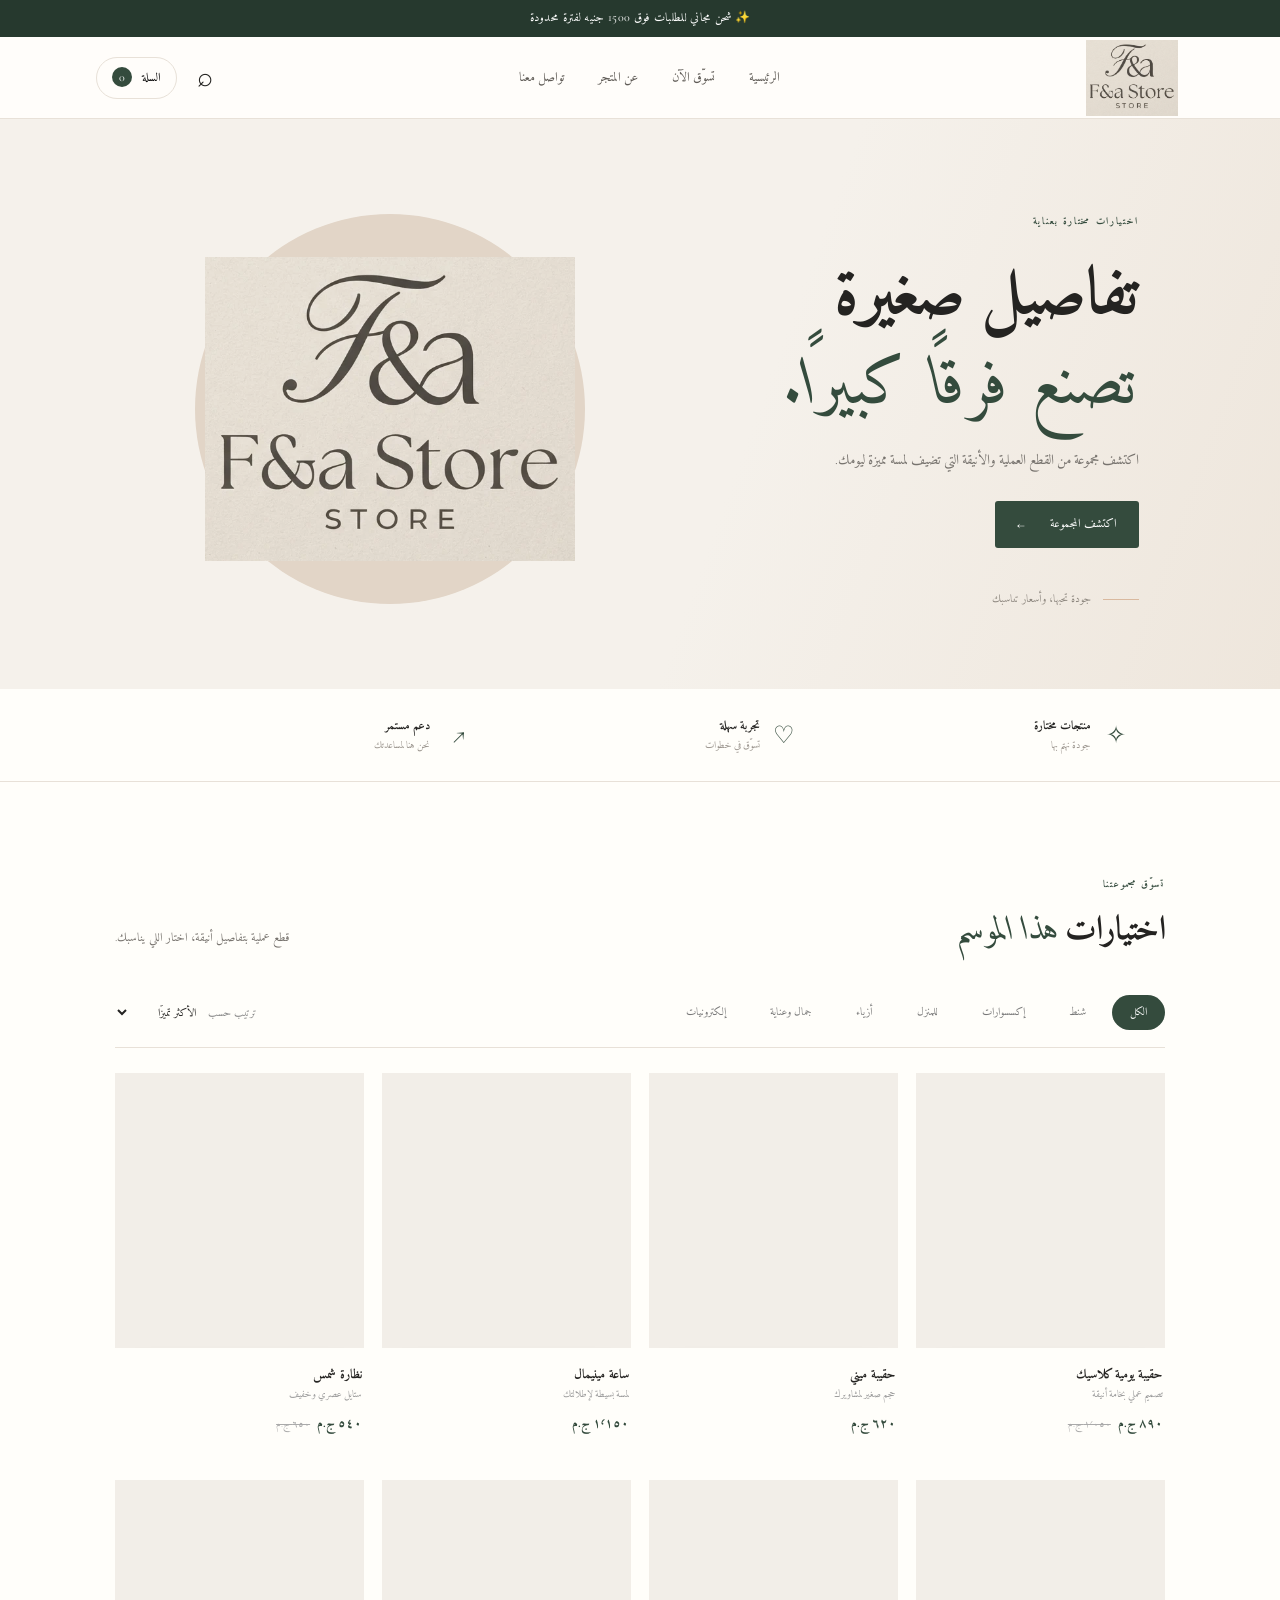
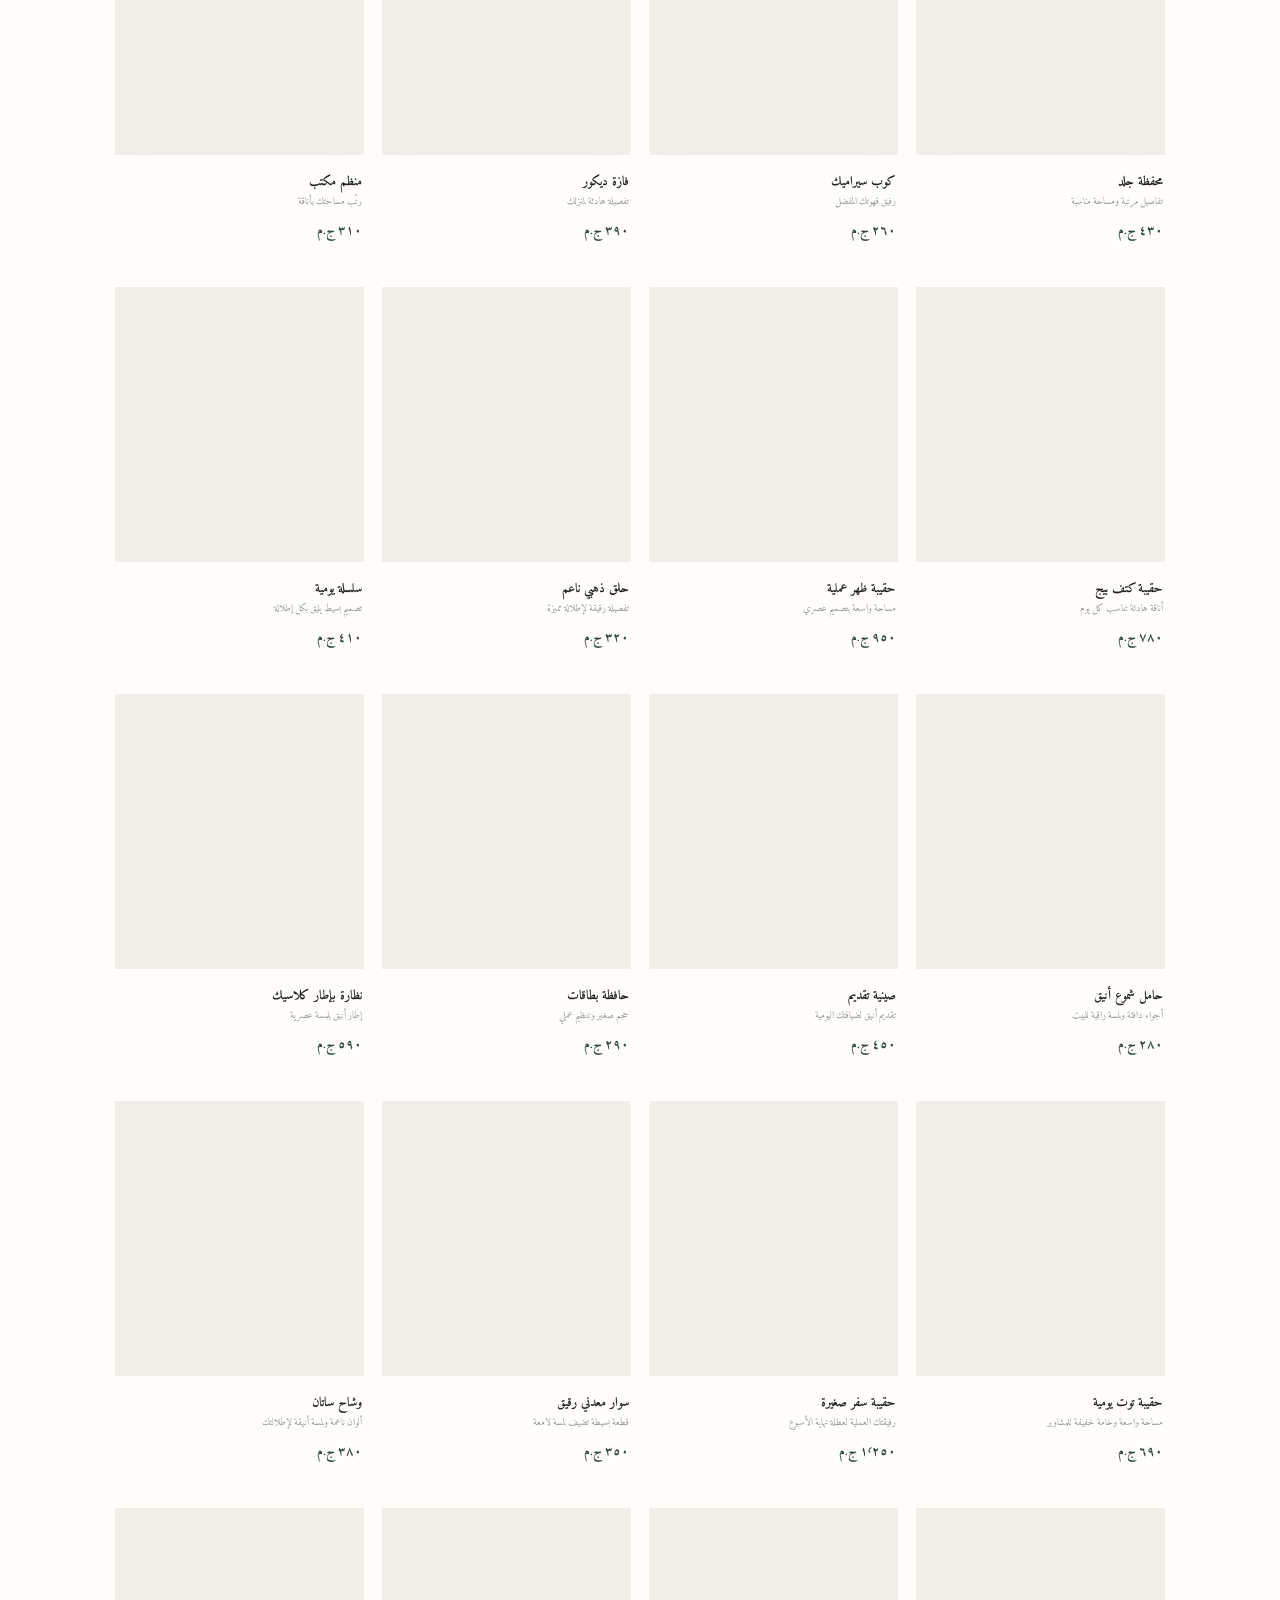
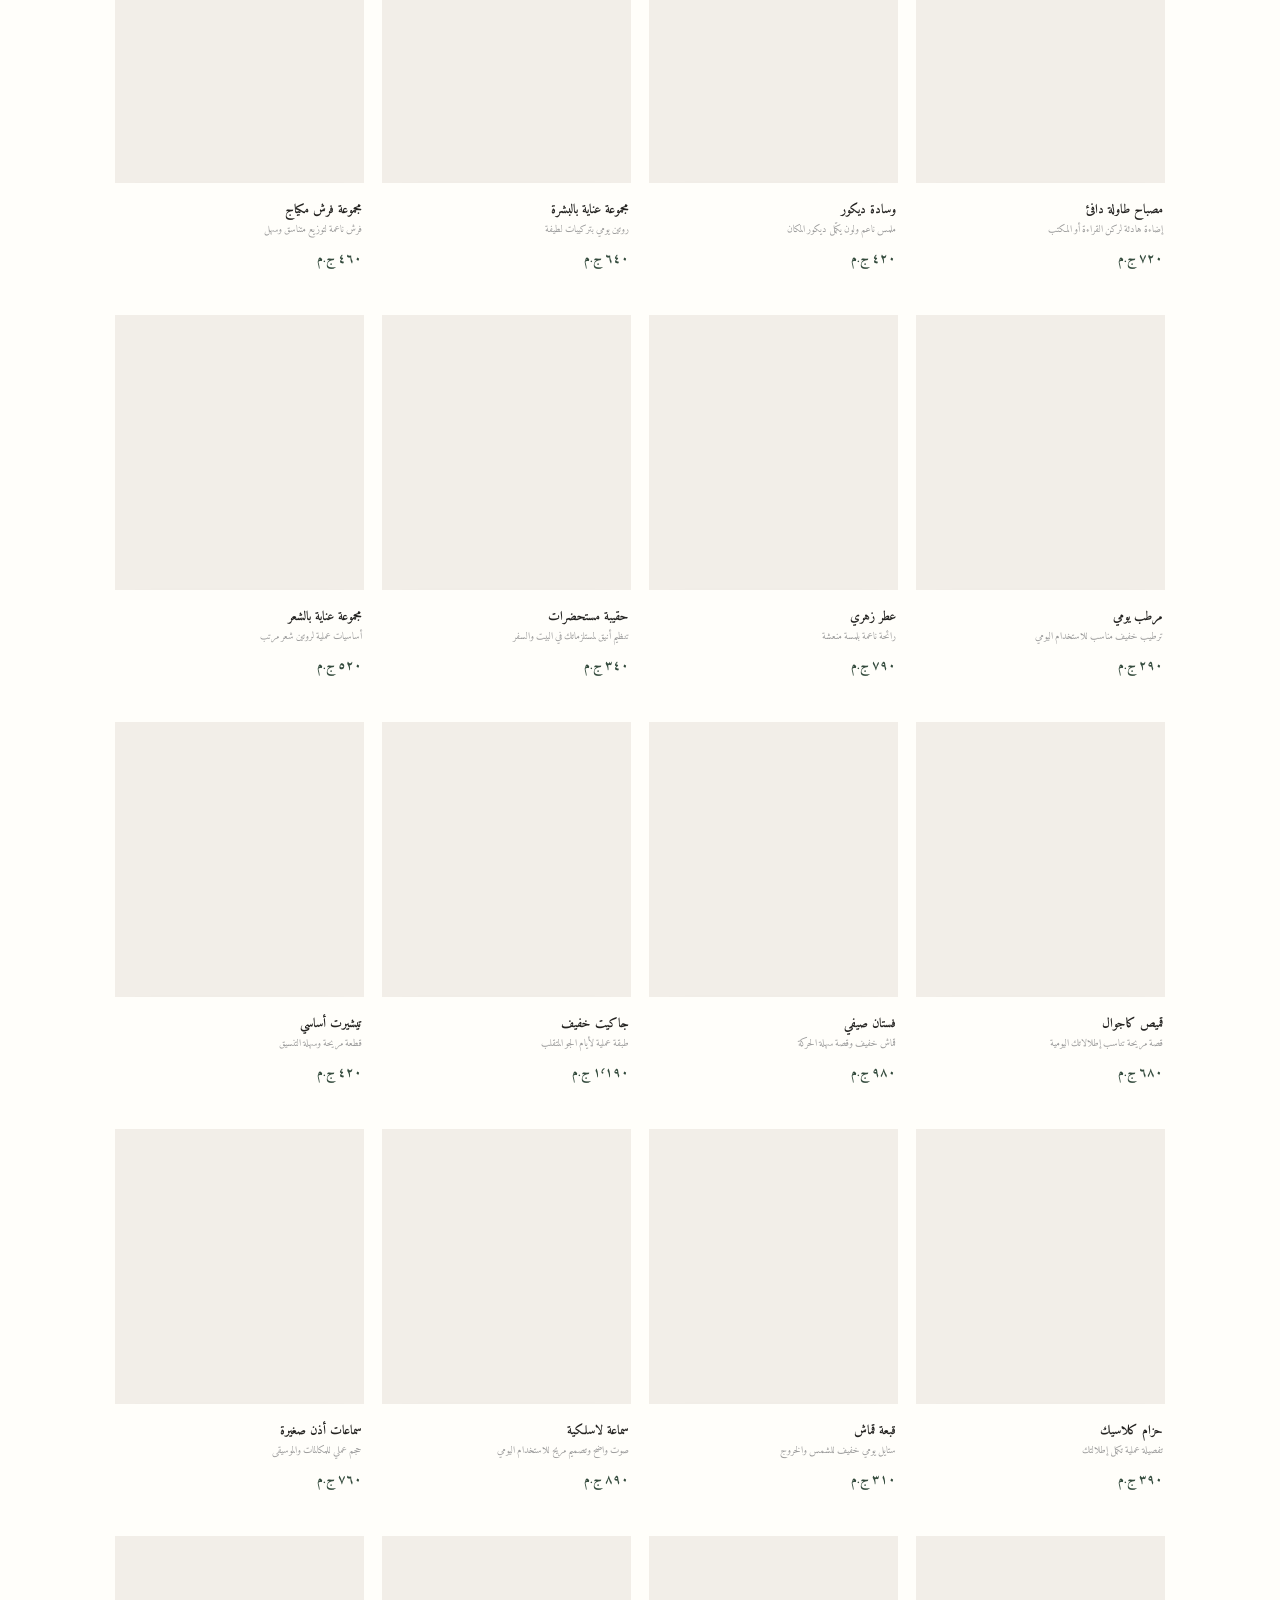
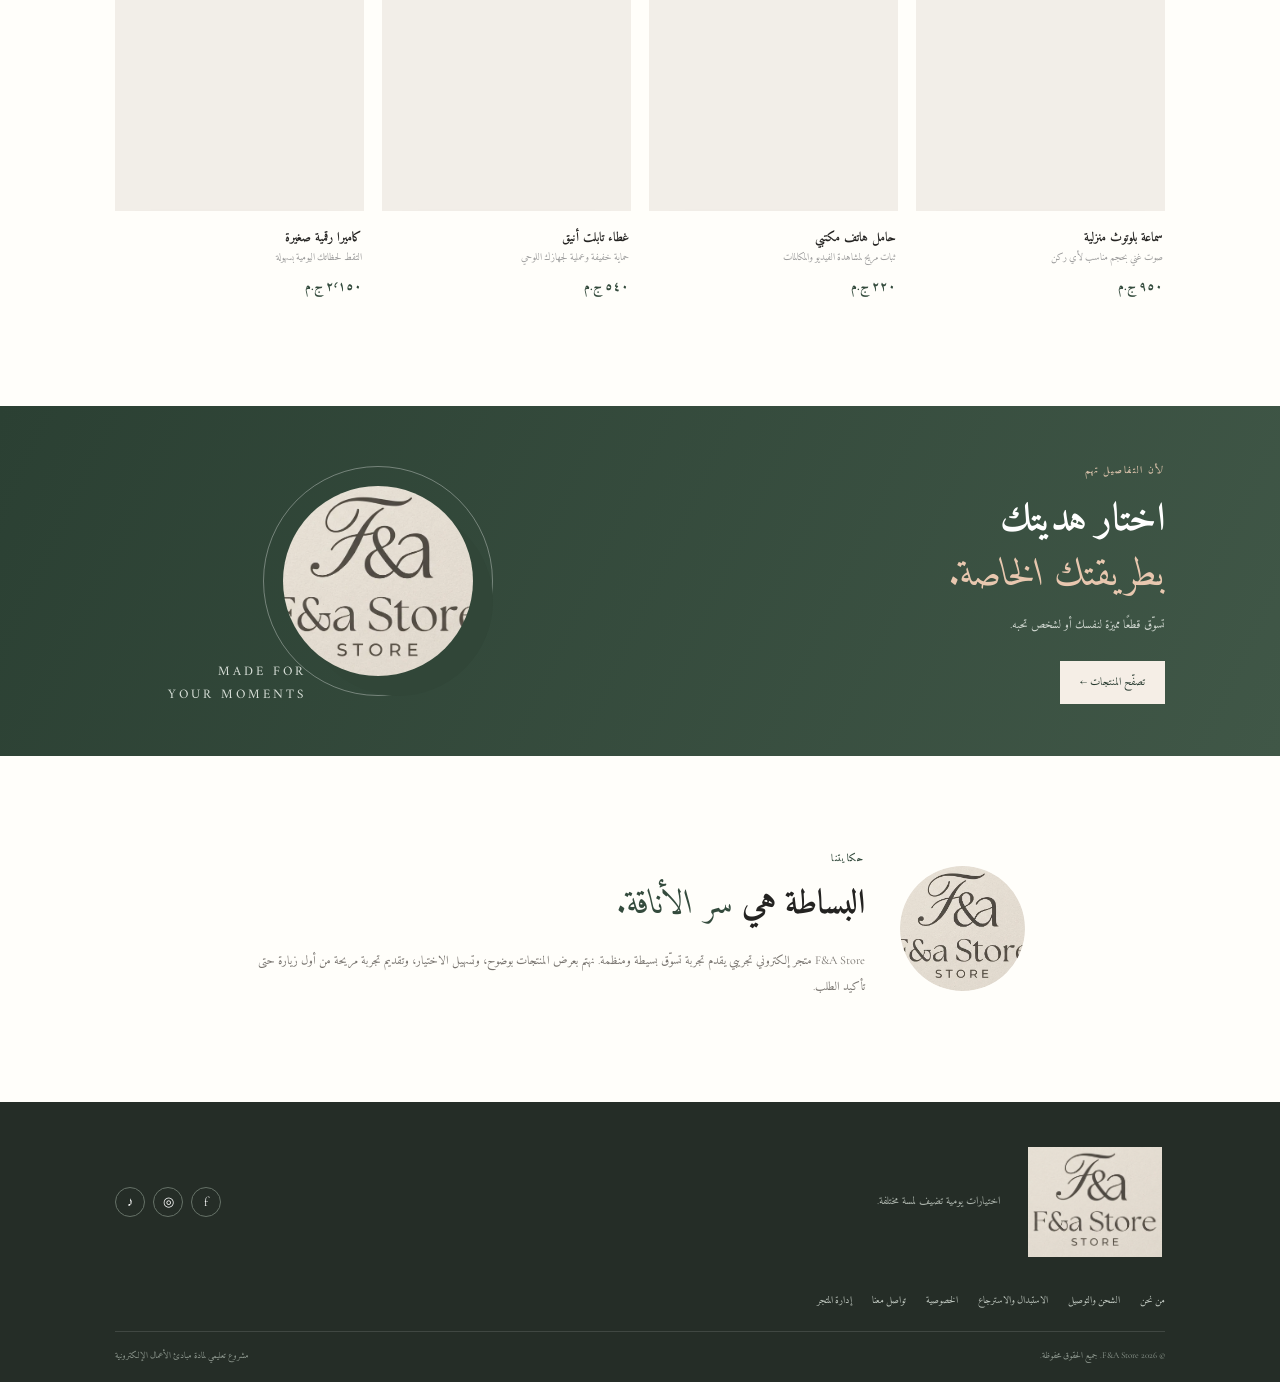
==== commit 51c352c7: "Show store logo in promo and about sections" ====
--- a/index.html
+++ b/index.html
@@ -18,8 +18,8 @@
 <section class="products-section section-wrap" id="products"><div class="section-heading"><div><span class="eyebrow">تسوّق مجموعتنا</span><h2>اختيارات <em>هذا الموسم</em></h2></div><p>قطع عملية بتفاصيل أنيقة، اختار اللي يناسبك.</p></div>
 <div class="toolbar"><div class="filters" id="filters"><button class="filter active" data-category="all">الكل</button><button class="filter" data-category="bags">شنط</button><button class="filter" data-category="accessories">إكسسوارات</button><button class="filter" data-category="home">للمنزل</button><button class="filter" data-category="fashion">أزياء</button><button class="filter" data-category="beauty">جمال وعناية</button><button class="filter" data-category="tech">إلكترونيات</button></div><label class="sort-label">ترتيب حسب <select id="sortSelect"><option value="featured">الأكثر تميزًا</option><option value="low">السعر: الأقل أولًا</option><option value="high">السعر: الأعلى أولًا</option></select></label></div>
 <div class="search-row" id="searchRow"><input id="searchInput" type="search" placeholder="ابحث عن منتج..."><button id="clearSearch">مسح</button></div><div class="product-grid" id="productGrid"></div></section>
-<section class="promo section-wrap"><div><span class="eyebrow">لأن التفاصيل تهم</span><h2>اختار هديتك<br><em>بطريقتك الخاصة.</em></h2><p>تسوّق قطعًا مميزة لنفسك أو لشخص تحبه.</p><a href="#products" class="light-btn">تصفّح المنتجات ←</a></div><div class="promo-art"><div class="gift-box">✧</div><span class="promo-circle"></span><span class="promo-caption">MADE FOR<br>YOUR MOMENTS</span></div></section>
-<section class="about-section section-wrap" id="about"><div class="about-icon">F&amp;A</div><div><span class="eyebrow">حكايتنا</span><h2>البساطة هي <em>سر الأناقة.</em></h2><p>F&amp;A Store متجر إلكتروني تجريبي يقدم تجربة تسوّق بسيطة ومنظمة. نهتم بعرض المنتجات بوضوح، وتسهيل الاختيار، وتقديم تجربة مريحة من أول زيارة حتى تأكيد الطلب.</p></div></section>
+<section class="promo section-wrap"><div><span class="eyebrow">لأن التفاصيل تهم</span><h2>اختار هديتك<br><em>بطريقتك الخاصة.</em></h2><p>تسوّق قطعًا مميزة لنفسك أو لشخص تحبه.</p><a href="#products" class="light-btn">تصفّح المنتجات ←</a></div><div class="promo-art"><img class="promo-logo" src="logo-wordmark.png" alt="شعار F&amp;A Store"><span class="promo-circle"></span><span class="promo-caption">MADE FOR<br>YOUR MOMENTS</span></div></section>
+<section class="about-section section-wrap" id="about"><div class="about-icon"><img src="logo-wordmark.png" alt="شعار F&amp;A Store"></div><div><span class="eyebrow">حكايتنا</span><h2>البساطة هي <em>سر الأناقة.</em></h2><p>F&amp;A Store متجر إلكتروني تجريبي يقدم تجربة تسوّق بسيطة ومنظمة. نهتم بعرض المنتجات بوضوح، وتسهيل الاختيار، وتقديم تجربة مريحة من أول زيارة حتى تأكيد الطلب.</p></div></section>
 </main>
 <footer id="contact"><div class="footer-main"><a class="brand footer-brand" href="#home"><img class="brand-logo" src="logo-wordmark.png" alt="F&amp;A Store"></a><p>اختيارات يومية تضيف لمسة مختلفة.</p><div class="social-links"><a href="#" aria-label="Facebook">f</a><a href="#" aria-label="Instagram">◎</a><a href="#" aria-label="TikTok">♪</a></div></div><div class="footer-links"><a href="about.html">من نحن</a><a href="shipping.html">الشحن والتوصيل</a><a href="returns.html">الاستبدال والاسترجاع</a><a href="privacy.html">الخصوصية</a><a href="contact.html">تواصل معنا</a><a href="admin.html">إدارة المتجر</a></div><div class="footer-bottom"><span>© 2026 F&amp;A Store. جميع الحقوق محفوظة.</span><span>مشروع تعليمي لمادة مبادئ الأعمال الإلكترونية</span></div></footer>
 <div class="overlay" id="overlay"></div><aside class="cart-drawer" id="cartDrawer" aria-label="سلة المشتريات"><div class="drawer-head"><div><span class="eyebrow">مشترياتك</span><h3>سلة التسوّق</h3></div><button class="close-btn" id="closeCart">×</button></div><div class="cart-items" id="cartItems"></div><div class="cart-footer"><div class="total-line"><span>الإجمالي</span><strong id="cartTotal">0 ج.م</strong></div><button class="primary-btn full-btn" id="checkoutBtn">إتمام الطلب ←</button><small>نسخة تعليمية: تُحفظ السلة على هذا الجهاز فقط.</small></div></aside>
--- a/style.css
+++ b/style.css
@@ -23,4 +23,8 @@
 .product-title{font-family:'Amiri','Cormorant Garamond',Georgia,serif!important}
 .about-icon,.hero-sticker{font-family:'Cormorant Garamond','Amiri',Georgia,serif!important}
 .hero-photo.hero-logo{position:relative;width:min(370px,100%);height:auto;max-height:350px;object-fit:contain;border:0;border-radius:0;box-shadow:none;transform:none}
-@media(max-width:650px){.brand-logo{width:94px;max-height:66px}.footer-brand .brand-logo{width:115px;max-height:90px}.hero-photo.hero-logo{width:min(285px,100%);height:auto;max-height:255px}}+@media(max-width:650px){.brand-logo{width:94px;max-height:66px}.footer-brand .brand-logo{width:115px;max-height:90px}.hero-photo.hero-logo{width:min(285px,100%);height:auto;max-height:255px}}
+.promo-logo{z-index:1;width:190px;height:190px;object-fit:cover;border-radius:50%;box-shadow:20px 20px 0 #314638}
+.about-icon{overflow:hidden}
+.about-icon img{display:block;width:100%;height:100%;object-fit:cover;border-radius:50%}
+@media(max-width:650px){.promo-logo{width:150px;height:150px;box-shadow:14px 14px 0 #314638}}
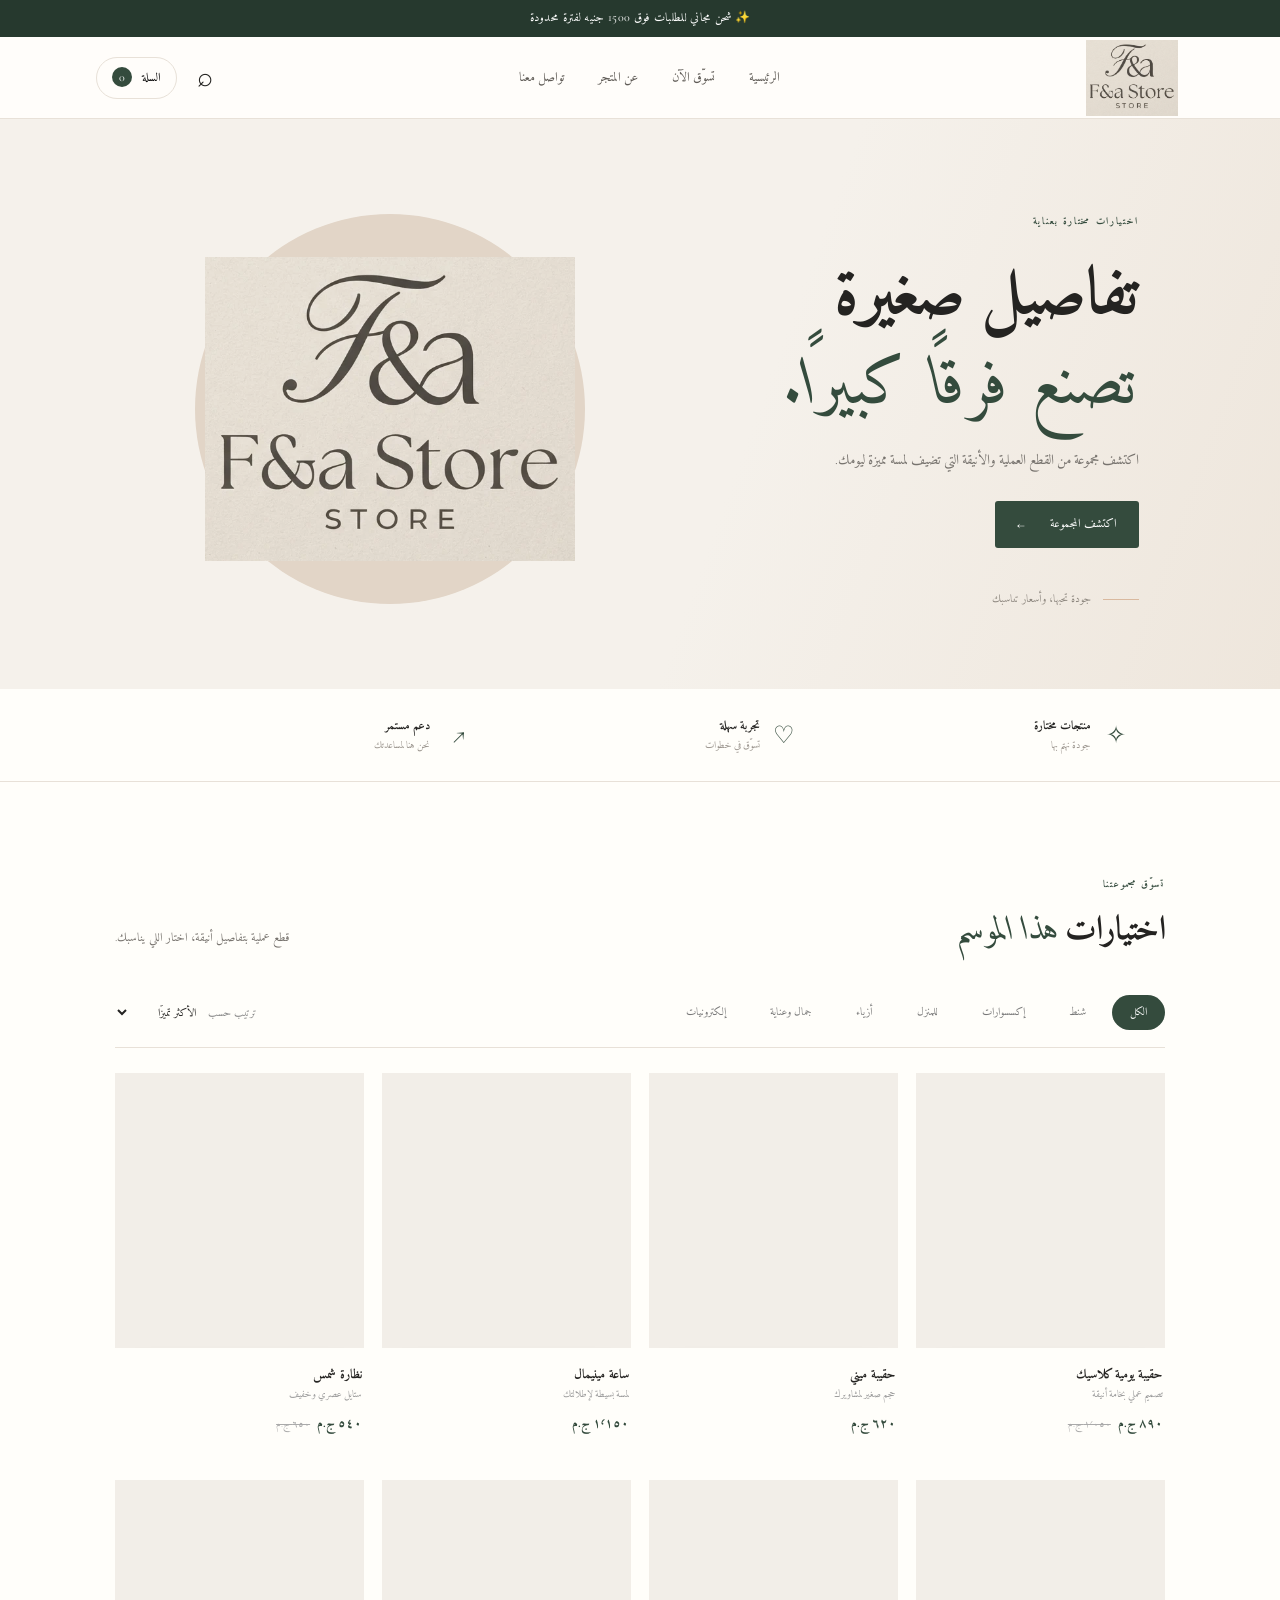
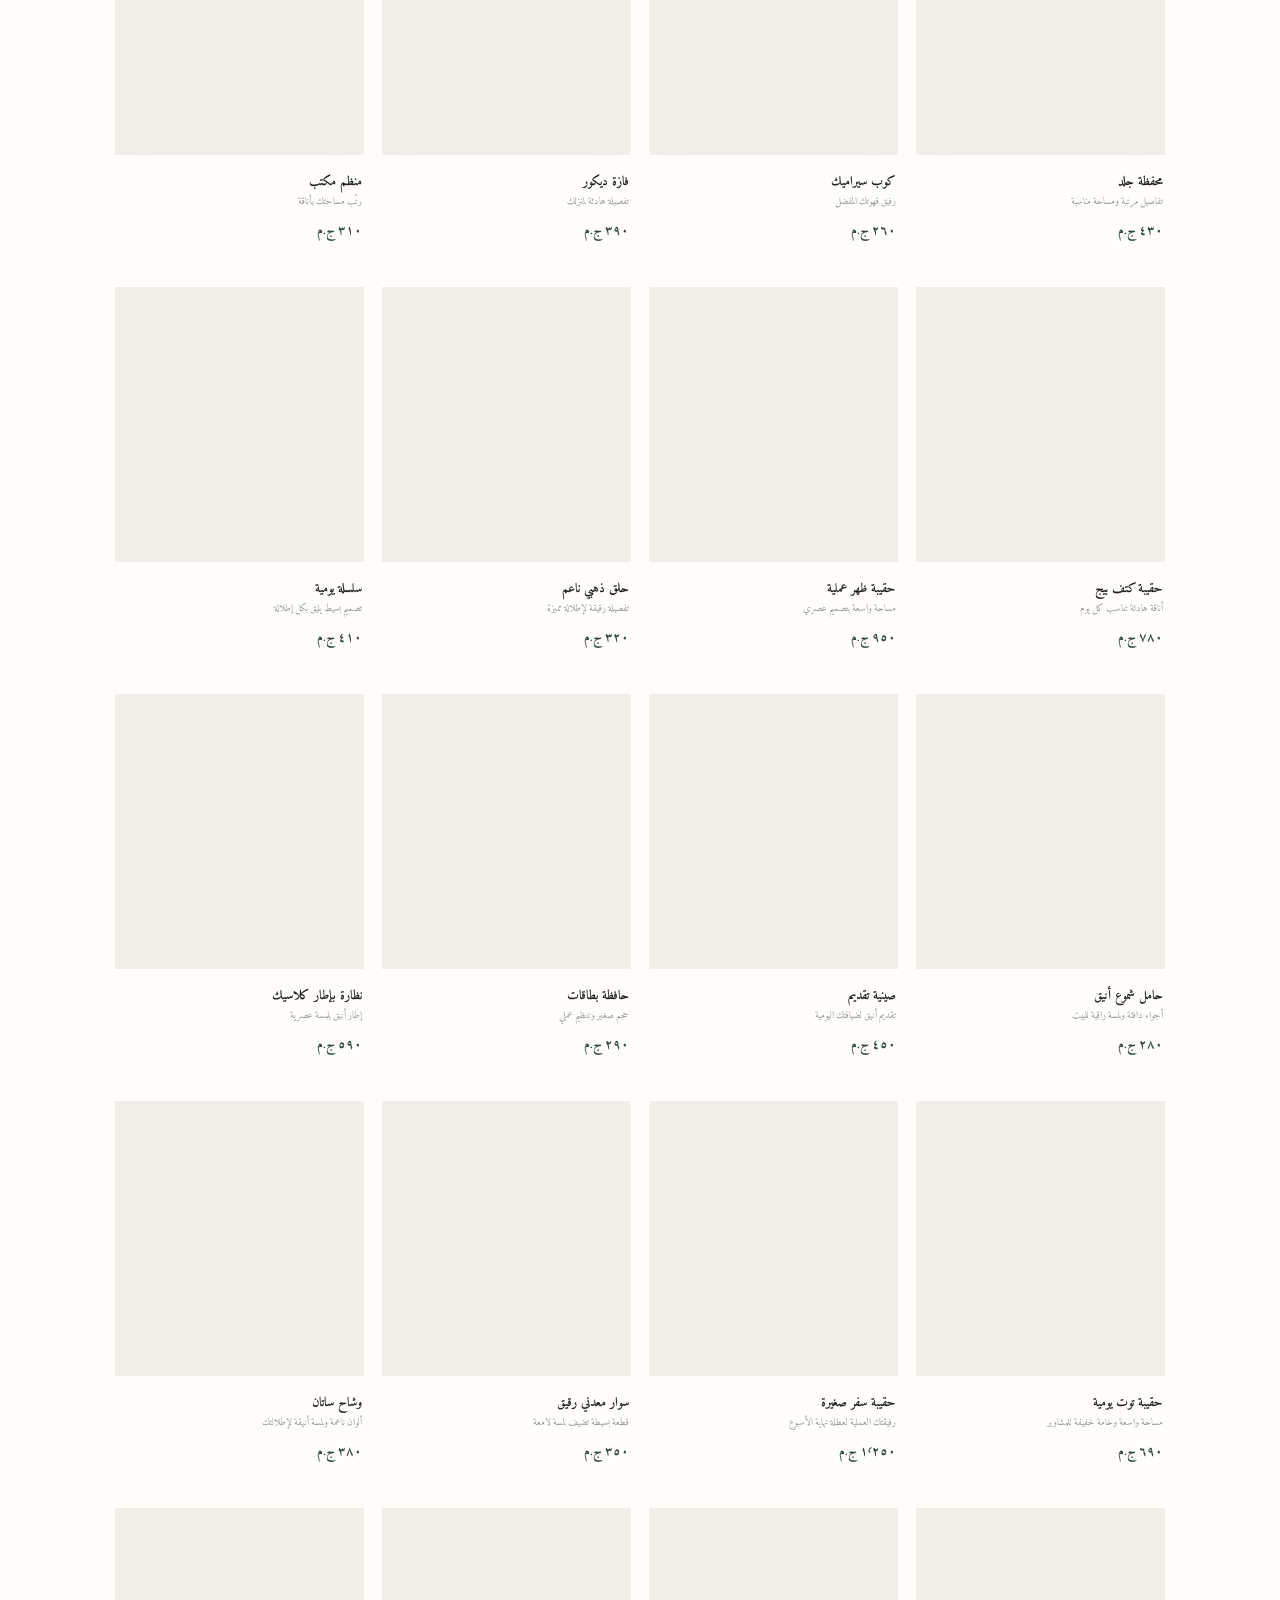
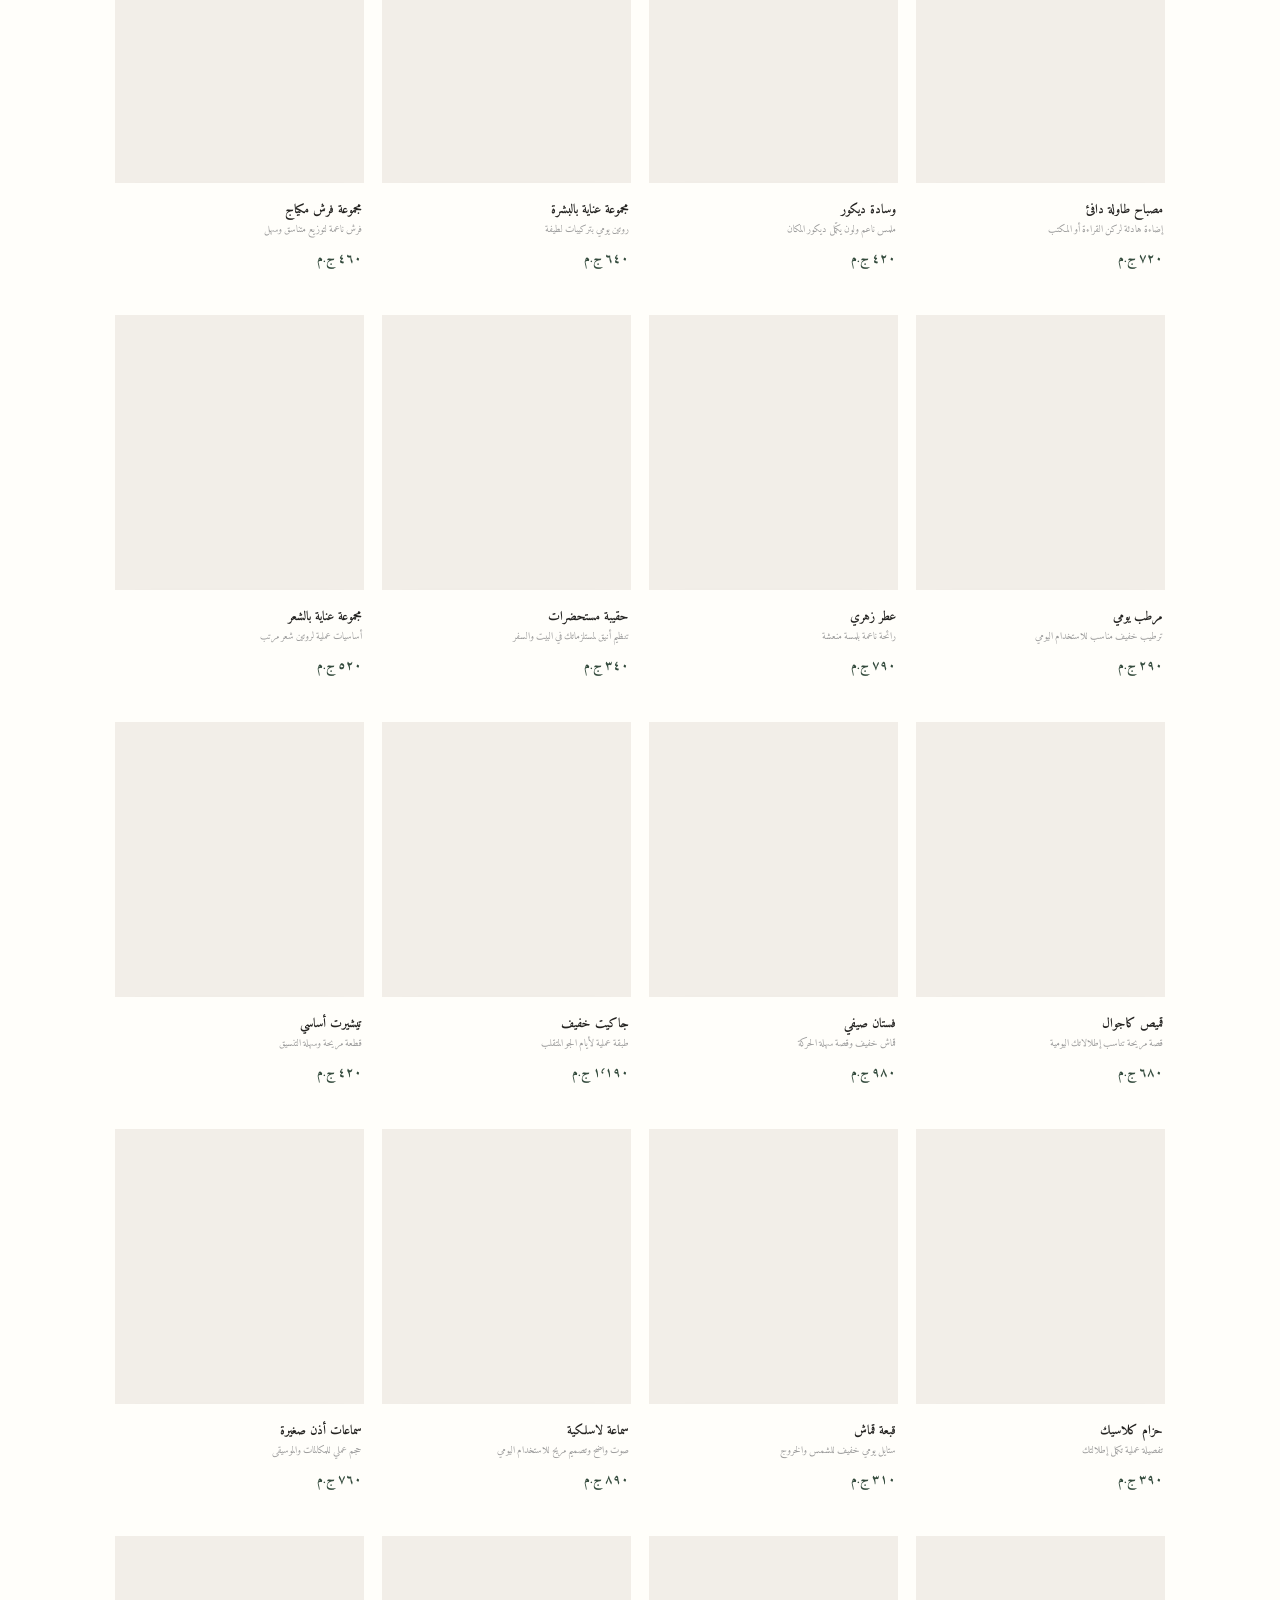
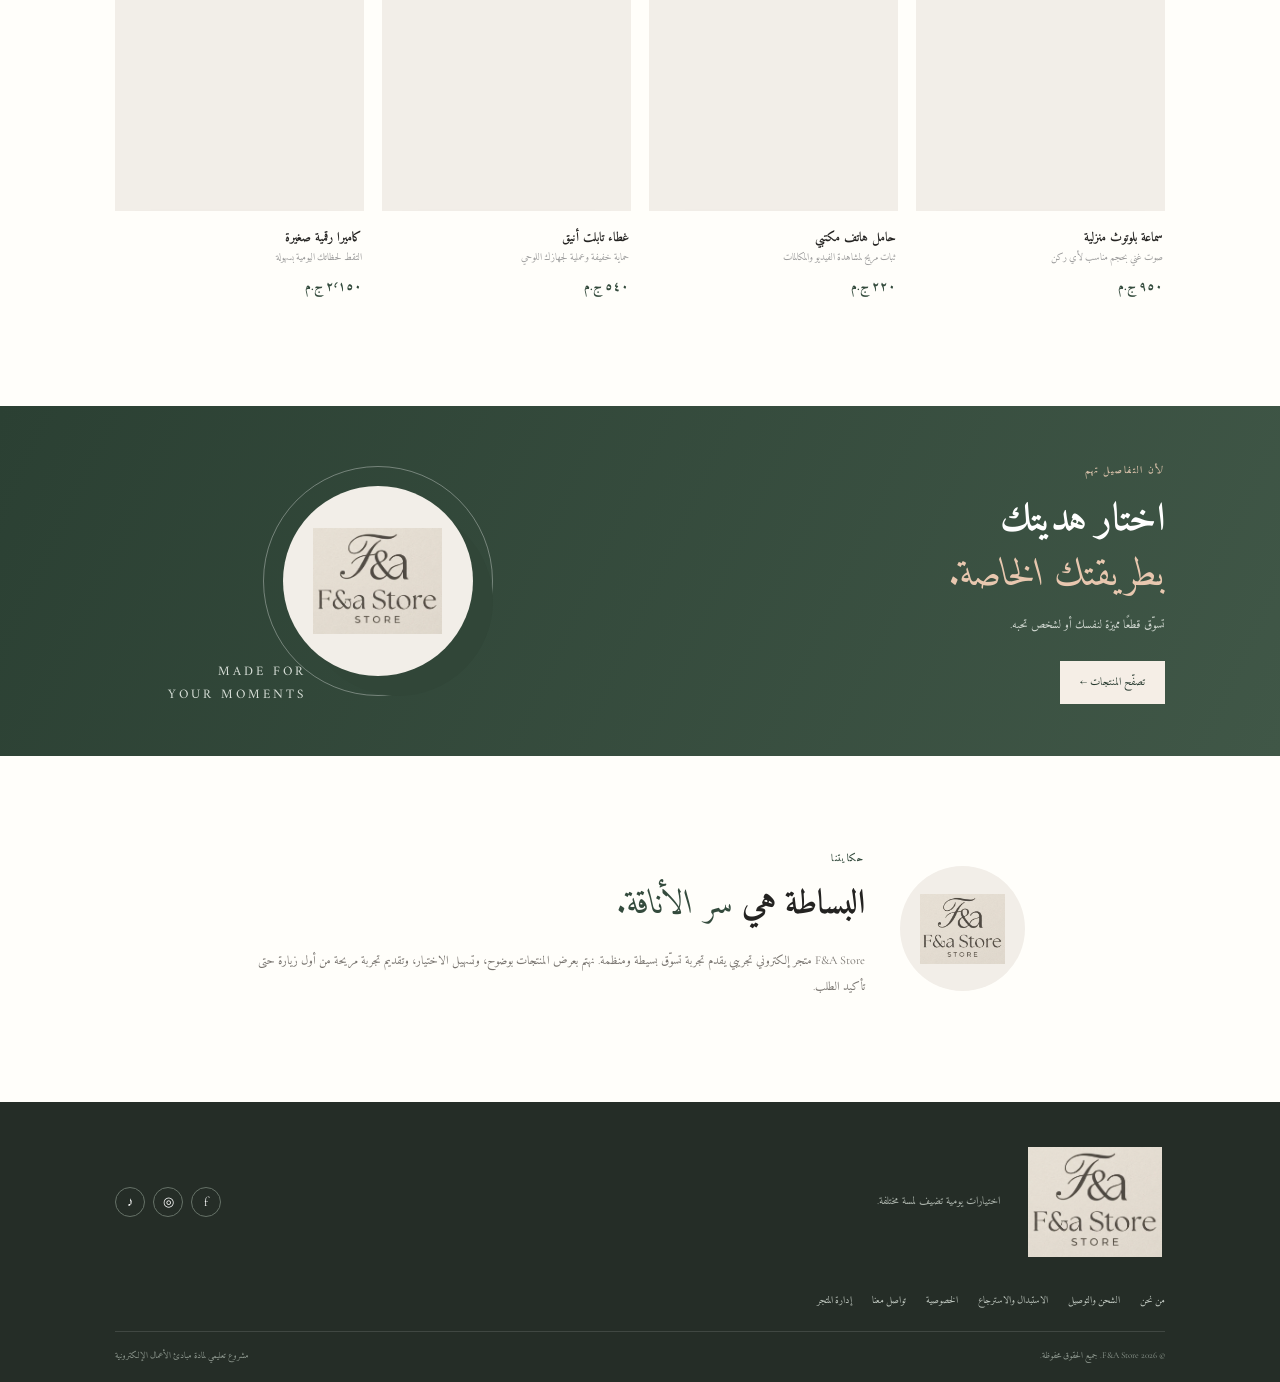
==== commit 1f7dc26b: "Fit the full logo inside circular frames" ====
--- a/index.html
+++ b/index.html
@@ -18,7 +18,7 @@
 <section class="products-section section-wrap" id="products"><div class="section-heading"><div><span class="eyebrow">تسوّق مجموعتنا</span><h2>اختيارات <em>هذا الموسم</em></h2></div><p>قطع عملية بتفاصيل أنيقة، اختار اللي يناسبك.</p></div>
 <div class="toolbar"><div class="filters" id="filters"><button class="filter active" data-category="all">الكل</button><button class="filter" data-category="bags">شنط</button><button class="filter" data-category="accessories">إكسسوارات</button><button class="filter" data-category="home">للمنزل</button><button class="filter" data-category="fashion">أزياء</button><button class="filter" data-category="beauty">جمال وعناية</button><button class="filter" data-category="tech">إلكترونيات</button></div><label class="sort-label">ترتيب حسب <select id="sortSelect"><option value="featured">الأكثر تميزًا</option><option value="low">السعر: الأقل أولًا</option><option value="high">السعر: الأعلى أولًا</option></select></label></div>
 <div class="search-row" id="searchRow"><input id="searchInput" type="search" placeholder="ابحث عن منتج..."><button id="clearSearch">مسح</button></div><div class="product-grid" id="productGrid"></div></section>
-<section class="promo section-wrap"><div><span class="eyebrow">لأن التفاصيل تهم</span><h2>اختار هديتك<br><em>بطريقتك الخاصة.</em></h2><p>تسوّق قطعًا مميزة لنفسك أو لشخص تحبه.</p><a href="#products" class="light-btn">تصفّح المنتجات ←</a></div><div class="promo-art"><img class="promo-logo" src="logo-wordmark.png" alt="شعار F&amp;A Store"><span class="promo-circle"></span><span class="promo-caption">MADE FOR<br>YOUR MOMENTS</span></div></section>
+<section class="promo section-wrap"><div><span class="eyebrow">لأن التفاصيل تهم</span><h2>اختار هديتك<br><em>بطريقتك الخاصة.</em></h2><p>تسوّق قطعًا مميزة لنفسك أو لشخص تحبه.</p><a href="#products" class="light-btn">تصفّح المنتجات ←</a></div><div class="promo-art"><div class="promo-logo-frame"><img class="promo-logo" src="logo-wordmark.png" alt="شعار F&amp;A Store"></div><span class="promo-circle"></span><span class="promo-caption">MADE FOR<br>YOUR MOMENTS</span></div></section>
 <section class="about-section section-wrap" id="about"><div class="about-icon"><img src="logo-wordmark.png" alt="شعار F&amp;A Store"></div><div><span class="eyebrow">حكايتنا</span><h2>البساطة هي <em>سر الأناقة.</em></h2><p>F&amp;A Store متجر إلكتروني تجريبي يقدم تجربة تسوّق بسيطة ومنظمة. نهتم بعرض المنتجات بوضوح، وتسهيل الاختيار، وتقديم تجربة مريحة من أول زيارة حتى تأكيد الطلب.</p></div></section>
 </main>
 <footer id="contact"><div class="footer-main"><a class="brand footer-brand" href="#home"><img class="brand-logo" src="logo-wordmark.png" alt="F&amp;A Store"></a><p>اختيارات يومية تضيف لمسة مختلفة.</p><div class="social-links"><a href="#" aria-label="Facebook">f</a><a href="#" aria-label="Instagram">◎</a><a href="#" aria-label="TikTok">♪</a></div></div><div class="footer-links"><a href="about.html">من نحن</a><a href="shipping.html">الشحن والتوصيل</a><a href="returns.html">الاستبدال والاسترجاع</a><a href="privacy.html">الخصوصية</a><a href="contact.html">تواصل معنا</a><a href="admin.html">إدارة المتجر</a></div><div class="footer-bottom"><span>© 2026 F&amp;A Store. جميع الحقوق محفوظة.</span><span>مشروع تعليمي لمادة مبادئ الأعمال الإلكترونية</span></div></footer>
--- a/style.css
+++ b/style.css
@@ -24,7 +24,8 @@
 .about-icon,.hero-sticker{font-family:'Cormorant Garamond','Amiri',Georgia,serif!important}
 .hero-photo.hero-logo{position:relative;width:min(370px,100%);height:auto;max-height:350px;object-fit:contain;border:0;border-radius:0;box-shadow:none;transform:none}
 @media(max-width:650px){.brand-logo{width:94px;max-height:66px}.footer-brand .brand-logo{width:115px;max-height:90px}.hero-photo.hero-logo{width:min(285px,100%);height:auto;max-height:255px}}
-.promo-logo{z-index:1;width:190px;height:190px;object-fit:cover;border-radius:50%;box-shadow:20px 20px 0 #314638}
-.about-icon{overflow:hidden}
-.about-icon img{display:block;width:100%;height:100%;object-fit:cover;border-radius:50%}
-@media(max-width:650px){.promo-logo{width:150px;height:150px;box-shadow:14px 14px 0 #314638}}+.promo-logo-frame{position:relative;z-index:2;width:190px;height:190px;display:grid;place-items:center;border-radius:50%;background:#f2eee8;box-shadow:20px 20px 0 #314638}
+.promo-logo{width:68%;height:68%;display:block;object-fit:contain}
+.about-icon{overflow:hidden;border-radius:50%;background:#f2eee8}
+.about-icon img{display:block;width:68%;height:68%;margin:auto;object-fit:contain}
+@media(max-width:650px){.promo-logo-frame{width:150px;height:150px;box-shadow:14px 14px 0 #314638}.about-icon{flex-basis:95px;height:95px}}
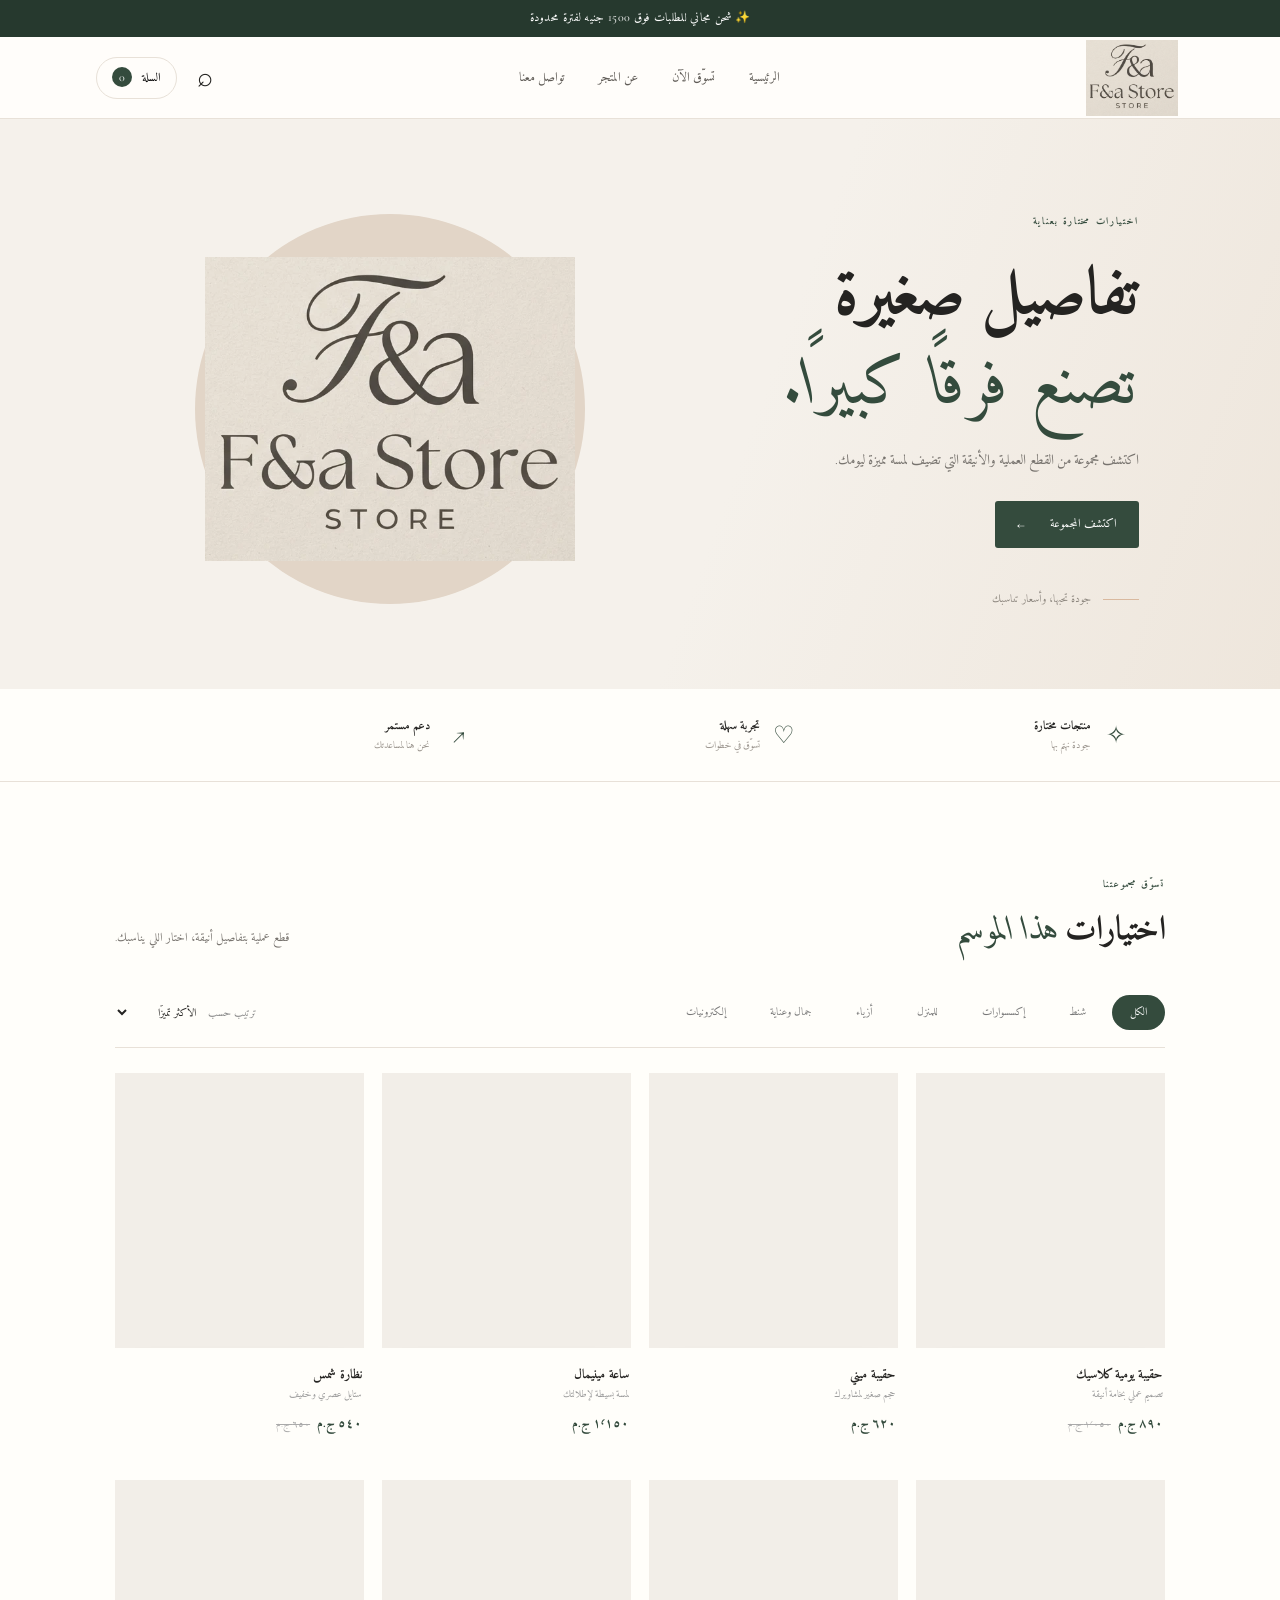
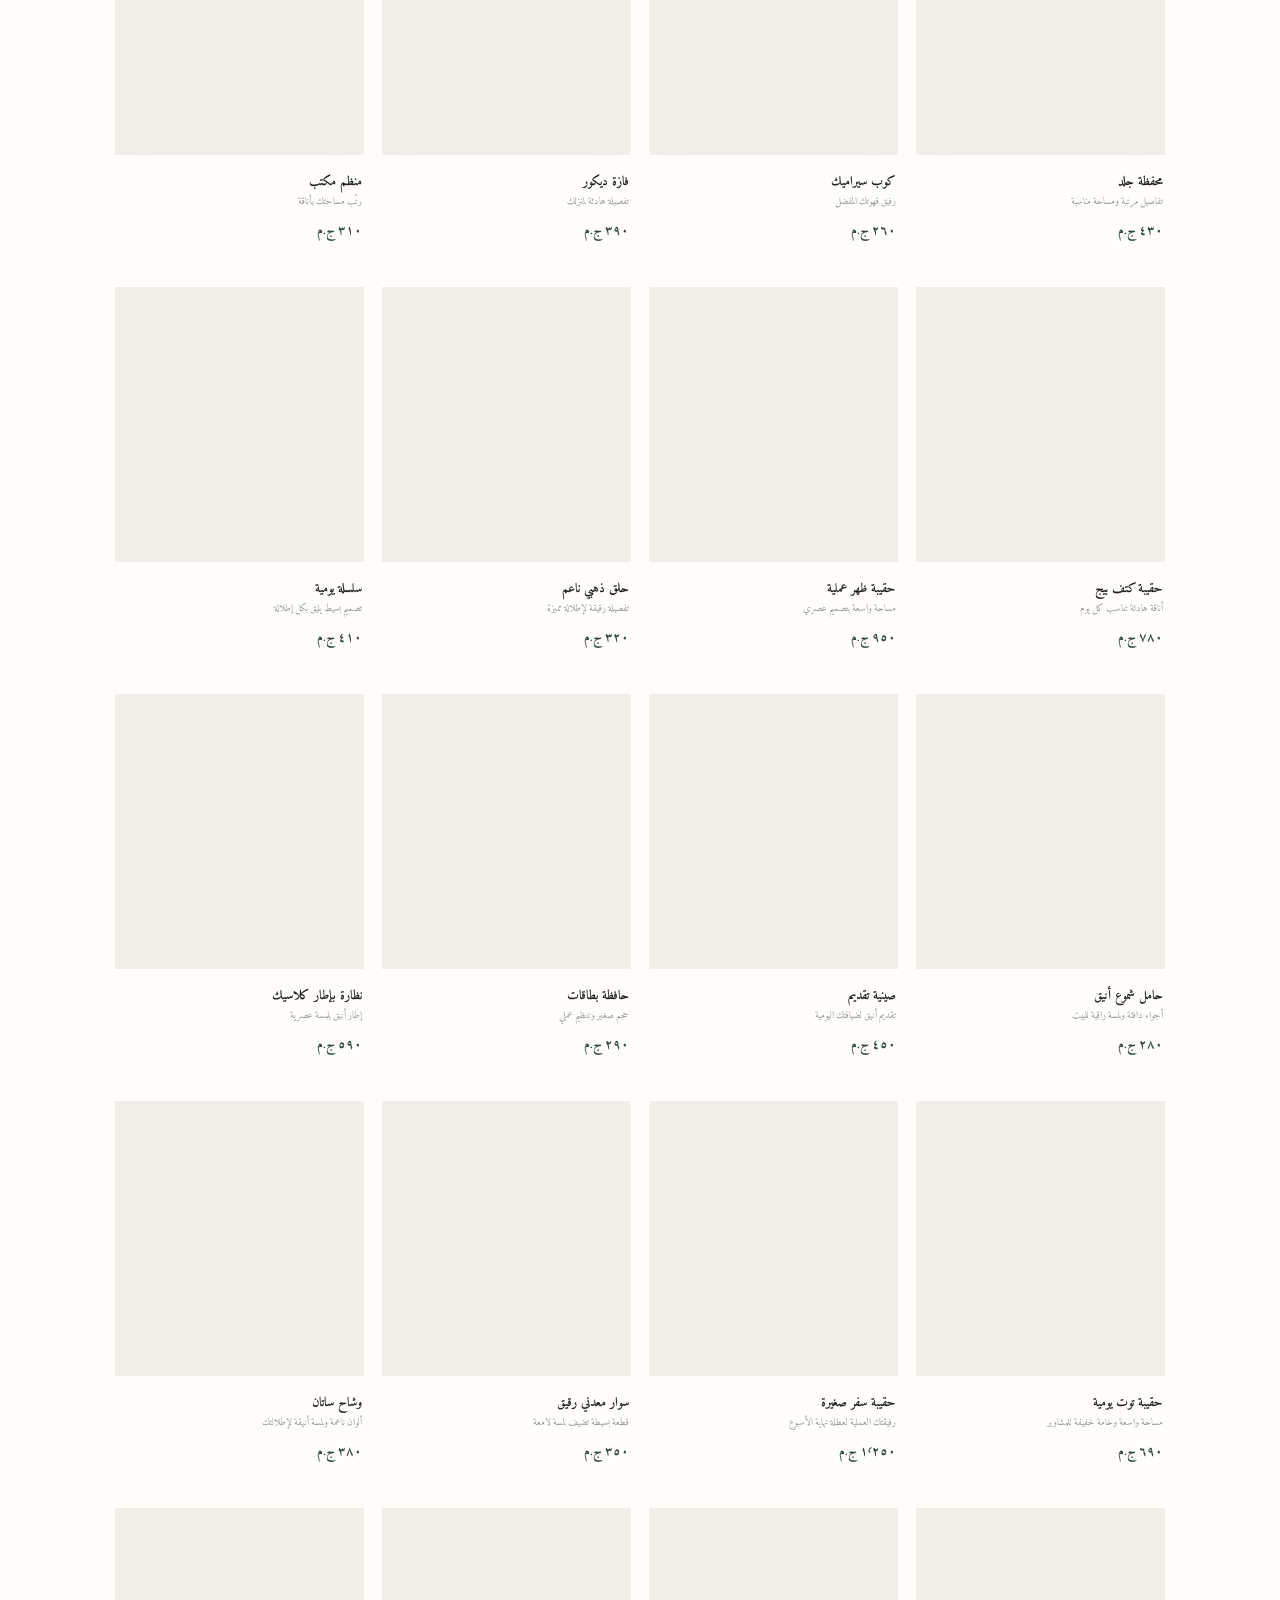
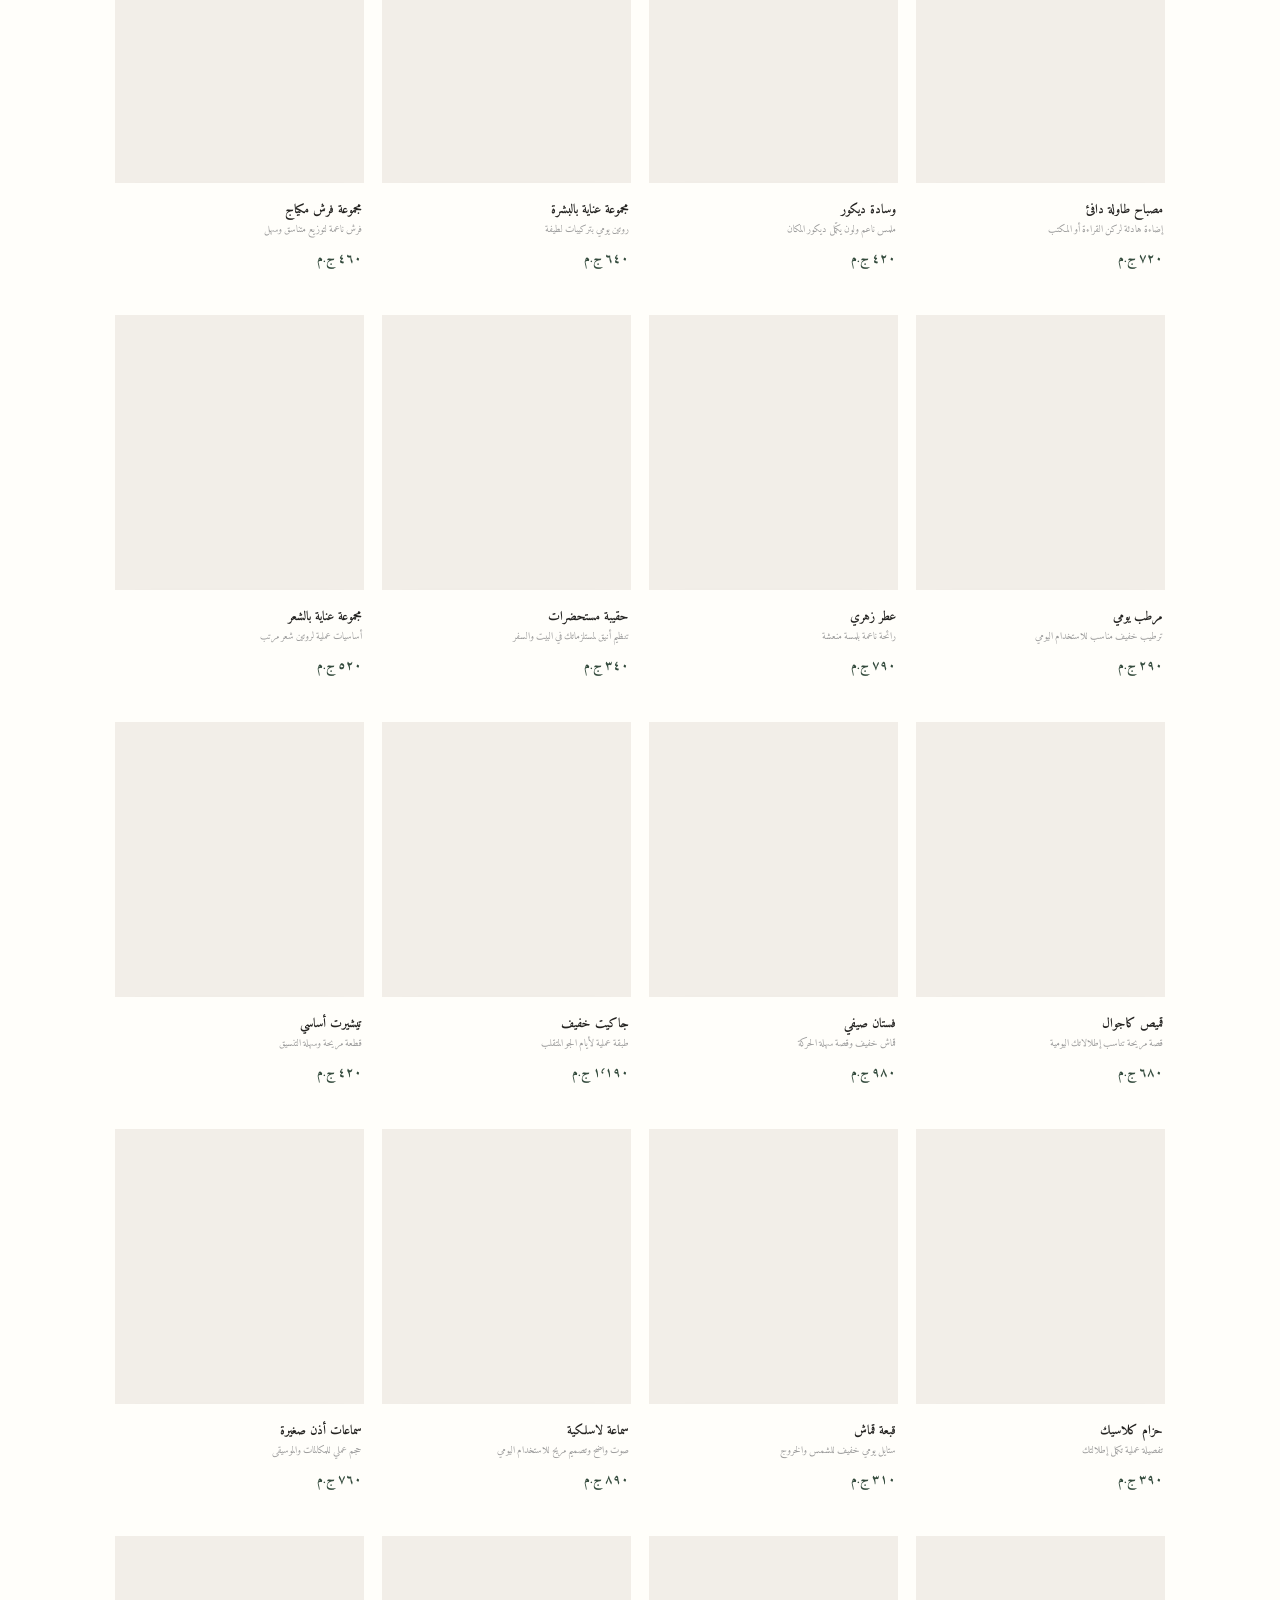
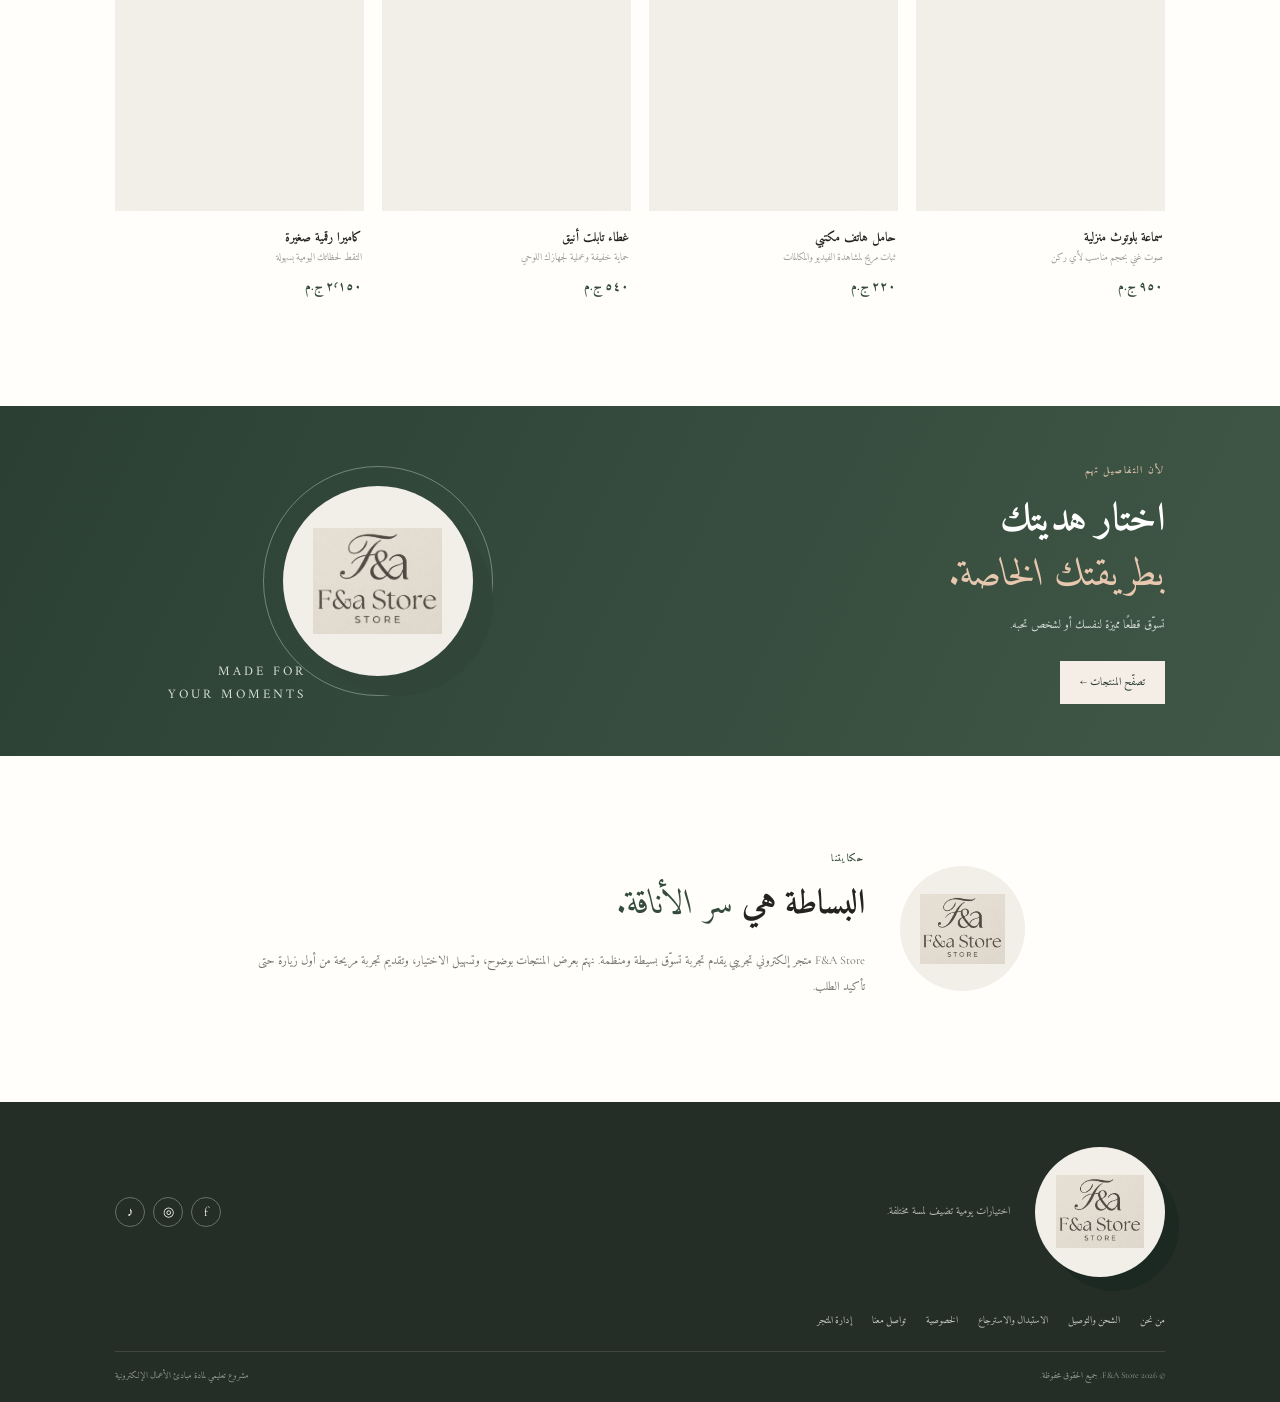
==== commit 0cddf110: "Use circular wordmark in footer" ====
--- a/index.html
+++ b/index.html
@@ -21,7 +21,7 @@
 <section class="promo section-wrap"><div><span class="eyebrow">لأن التفاصيل تهم</span><h2>اختار هديتك<br><em>بطريقتك الخاصة.</em></h2><p>تسوّق قطعًا مميزة لنفسك أو لشخص تحبه.</p><a href="#products" class="light-btn">تصفّح المنتجات ←</a></div><div class="promo-art"><div class="promo-logo-frame"><img class="promo-logo" src="logo-wordmark.png" alt="شعار F&amp;A Store"></div><span class="promo-circle"></span><span class="promo-caption">MADE FOR<br>YOUR MOMENTS</span></div></section>
 <section class="about-section section-wrap" id="about"><div class="about-icon"><img src="logo-wordmark.png" alt="شعار F&amp;A Store"></div><div><span class="eyebrow">حكايتنا</span><h2>البساطة هي <em>سر الأناقة.</em></h2><p>F&amp;A Store متجر إلكتروني تجريبي يقدم تجربة تسوّق بسيطة ومنظمة. نهتم بعرض المنتجات بوضوح، وتسهيل الاختيار، وتقديم تجربة مريحة من أول زيارة حتى تأكيد الطلب.</p></div></section>
 </main>
-<footer id="contact"><div class="footer-main"><a class="brand footer-brand" href="#home"><img class="brand-logo" src="logo-wordmark.png" alt="F&amp;A Store"></a><p>اختيارات يومية تضيف لمسة مختلفة.</p><div class="social-links"><a href="#" aria-label="Facebook">f</a><a href="#" aria-label="Instagram">◎</a><a href="#" aria-label="TikTok">♪</a></div></div><div class="footer-links"><a href="about.html">من نحن</a><a href="shipping.html">الشحن والتوصيل</a><a href="returns.html">الاستبدال والاسترجاع</a><a href="privacy.html">الخصوصية</a><a href="contact.html">تواصل معنا</a><a href="admin.html">إدارة المتجر</a></div><div class="footer-bottom"><span>© 2026 F&amp;A Store. جميع الحقوق محفوظة.</span><span>مشروع تعليمي لمادة مبادئ الأعمال الإلكترونية</span></div></footer>
+<footer id="contact"><div class="footer-main"><a class="brand footer-brand" href="#home"><span class="footer-logo-frame"><img class="footer-logo" src="logo-wordmark.png" alt="F&amp;A Store"></span></a><p>اختيارات يومية تضيف لمسة مختلفة.</p><div class="social-links"><a href="#" aria-label="Facebook">f</a><a href="#" aria-label="Instagram">◎</a><a href="#" aria-label="TikTok">♪</a></div></div><div class="footer-links"><a href="about.html">من نحن</a><a href="shipping.html">الشحن والتوصيل</a><a href="returns.html">الاستبدال والاسترجاع</a><a href="privacy.html">الخصوصية</a><a href="contact.html">تواصل معنا</a><a href="admin.html">إدارة المتجر</a></div><div class="footer-bottom"><span>© 2026 F&amp;A Store. جميع الحقوق محفوظة.</span><span>مشروع تعليمي لمادة مبادئ الأعمال الإلكترونية</span></div></footer>
 <div class="overlay" id="overlay"></div><aside class="cart-drawer" id="cartDrawer" aria-label="سلة المشتريات"><div class="drawer-head"><div><span class="eyebrow">مشترياتك</span><h3>سلة التسوّق</h3></div><button class="close-btn" id="closeCart">×</button></div><div class="cart-items" id="cartItems"></div><div class="cart-footer"><div class="total-line"><span>الإجمالي</span><strong id="cartTotal">0 ج.م</strong></div><button class="primary-btn full-btn" id="checkoutBtn">إتمام الطلب ←</button><small>نسخة تعليمية: تُحفظ السلة على هذا الجهاز فقط.</small></div></aside>
 <div class="modal" id="checkoutModal" role="dialog" aria-modal="true" aria-labelledby="checkoutTitle"><button class="close-btn modal-close" id="closeCheckout">×</button><span class="eyebrow">خطوة أخيرة</span><h2 id="checkoutTitle">بيانات <em>الطلب</em></h2><p class="modal-intro">املأ بياناتك لتسجيل طلب تجريبي. لا يوجد دفع إلكتروني أو إرسال فعلي للطلب.</p><form id="checkoutForm"><label>الاسم بالكامل<input name="name" required minlength="3" maxlength="80" placeholder="اكتب اسمك"></label><label>رقم الهاتف<input name="phone" id="phoneInput" required inputmode="tel" placeholder="01xxxxxxxxx"></label><label>البريد الإلكتروني (اختياري)<input name="email" type="email" placeholder="name@example.com"></label><label>العنوان بالتفصيل<textarea name="address" required minlength="8" rows="3" placeholder="المحافظة، المنطقة، الشارع..."></textarea></label><label>طريقة الدفع<select name="payment" required><option value="">اختر طريقة الدفع</option><option>الدفع عند الاستلام</option><option>تحويل / محفظة إلكترونية (تجريبي)</option></select></label><div class="checkout-total"><span>إجمالي الطلب</span><strong id="checkoutTotal">0 ج.م</strong></div><button class="primary-btn full-btn" type="submit">تأكيد الطلب</button></form></div>
 <div class="modal product-modal" id="productModal" role="dialog" aria-modal="true"><button class="close-btn modal-close" id="closeProduct">×</button><div id="productDetails"></div></div><div class="toast" id="toast" role="status" aria-live="polite"></div><script src="app.js"></script></body></html>
--- a/style.css
+++ b/style.css
@@ -28,4 +28,7 @@
 .promo-logo{width:68%;height:68%;display:block;object-fit:contain}
 .about-icon{overflow:hidden;border-radius:50%;background:#f2eee8}
 .about-icon img{display:block;width:68%;height:68%;margin:auto;object-fit:contain}
-@media(max-width:650px){.promo-logo-frame{width:150px;height:150px;box-shadow:14px 14px 0 #314638}.about-icon{flex-basis:95px;height:95px}}+@media(max-width:650px){.promo-logo-frame{width:150px;height:150px;box-shadow:14px 14px 0 #314638}.about-icon{flex-basis:95px;height:95px}}
+.footer-logo-frame{width:130px;height:130px;flex:none;display:grid;place-items:center;border-radius:50%;background:#f2eee8;box-shadow:14px 14px 0 #1c2922}
+.footer-logo{display:block;width:68%;height:68%;object-fit:contain}
+@media(max-width:650px){.footer-logo-frame{width:100px;height:100px;box-shadow:10px 10px 0 #1c2922}}
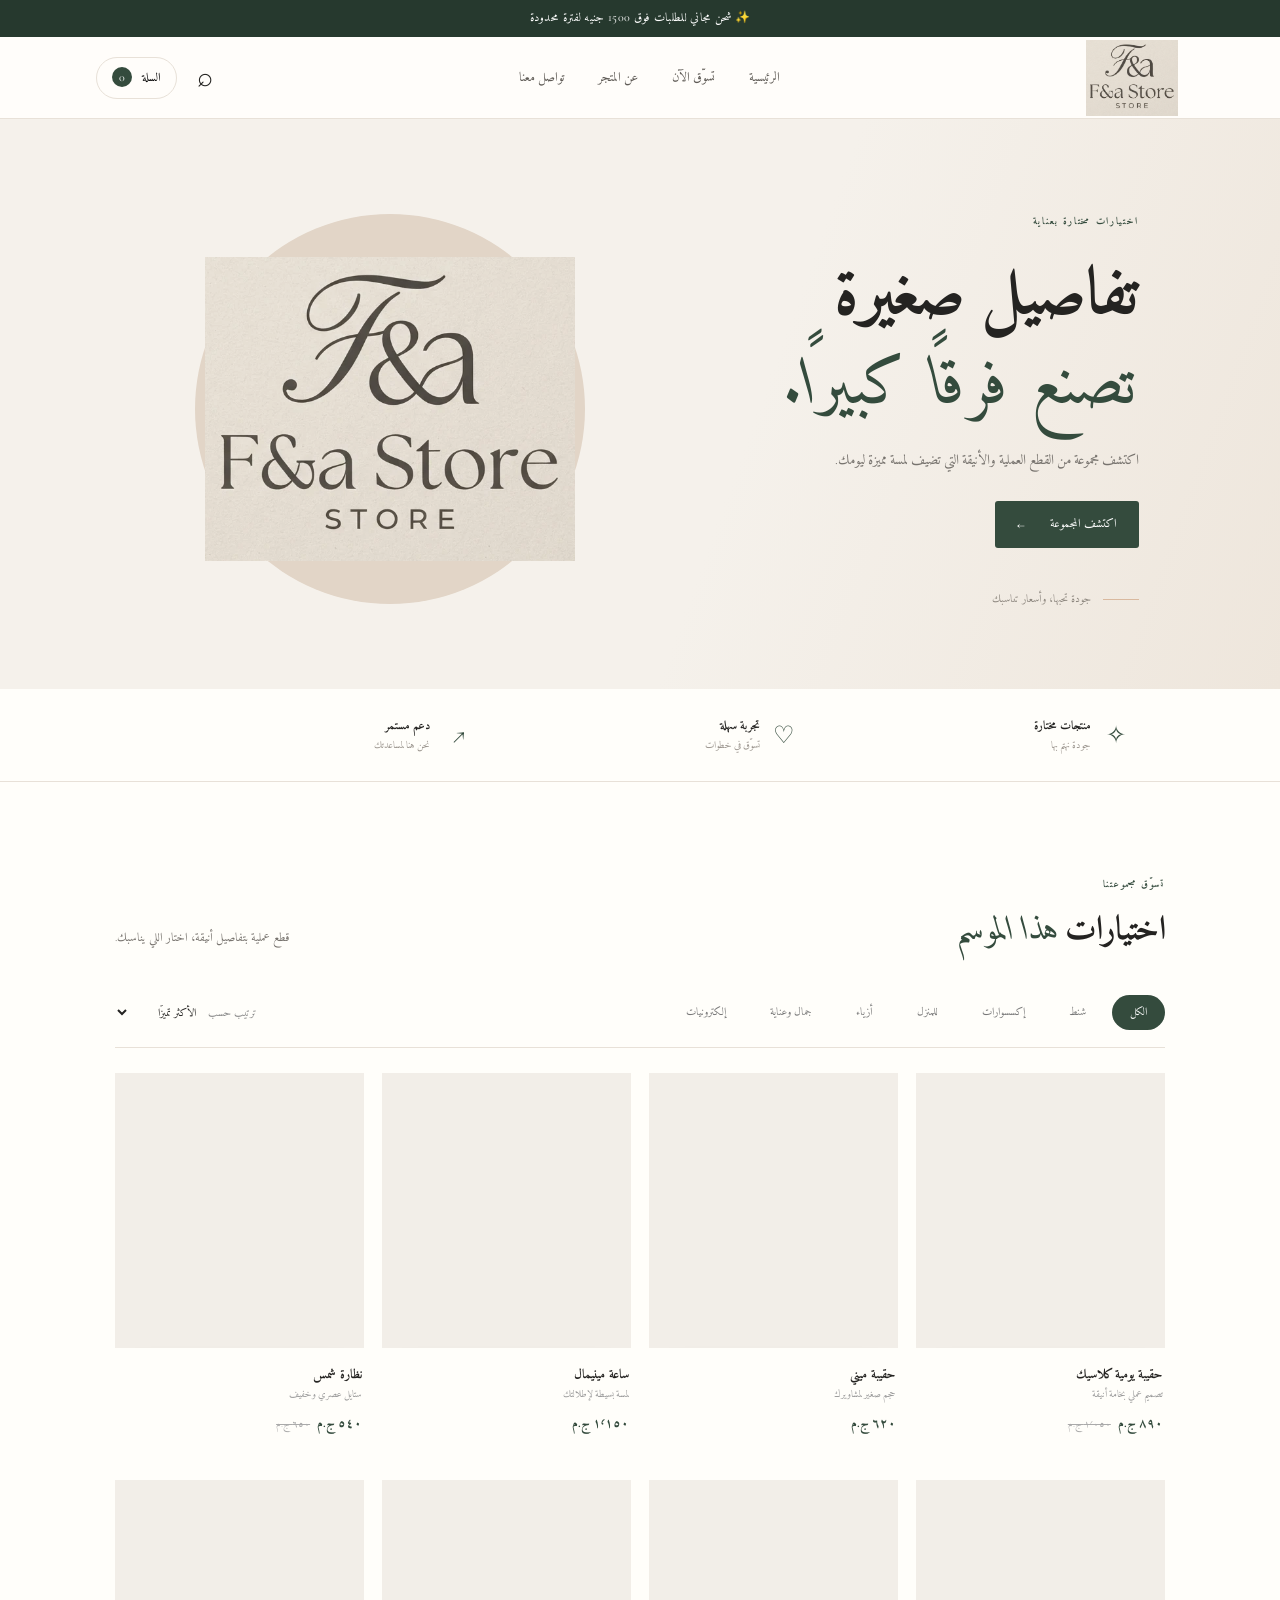
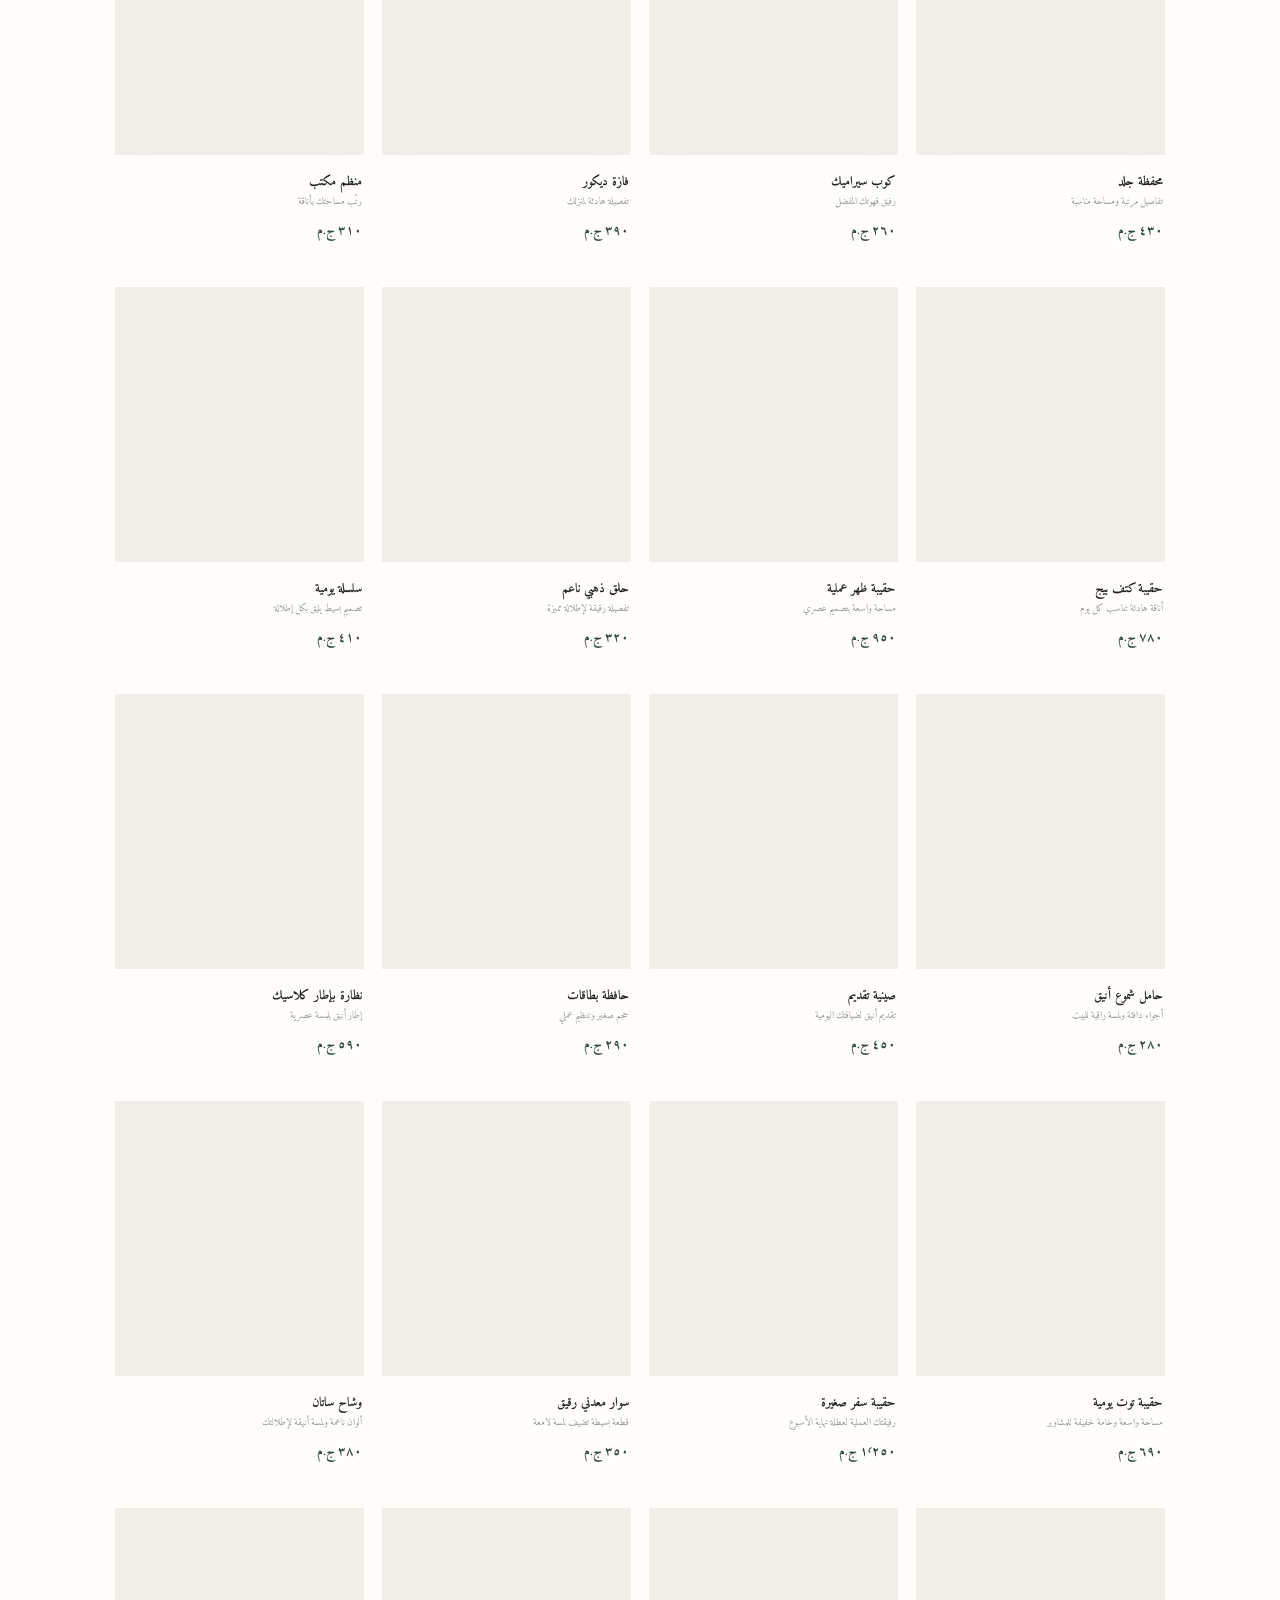
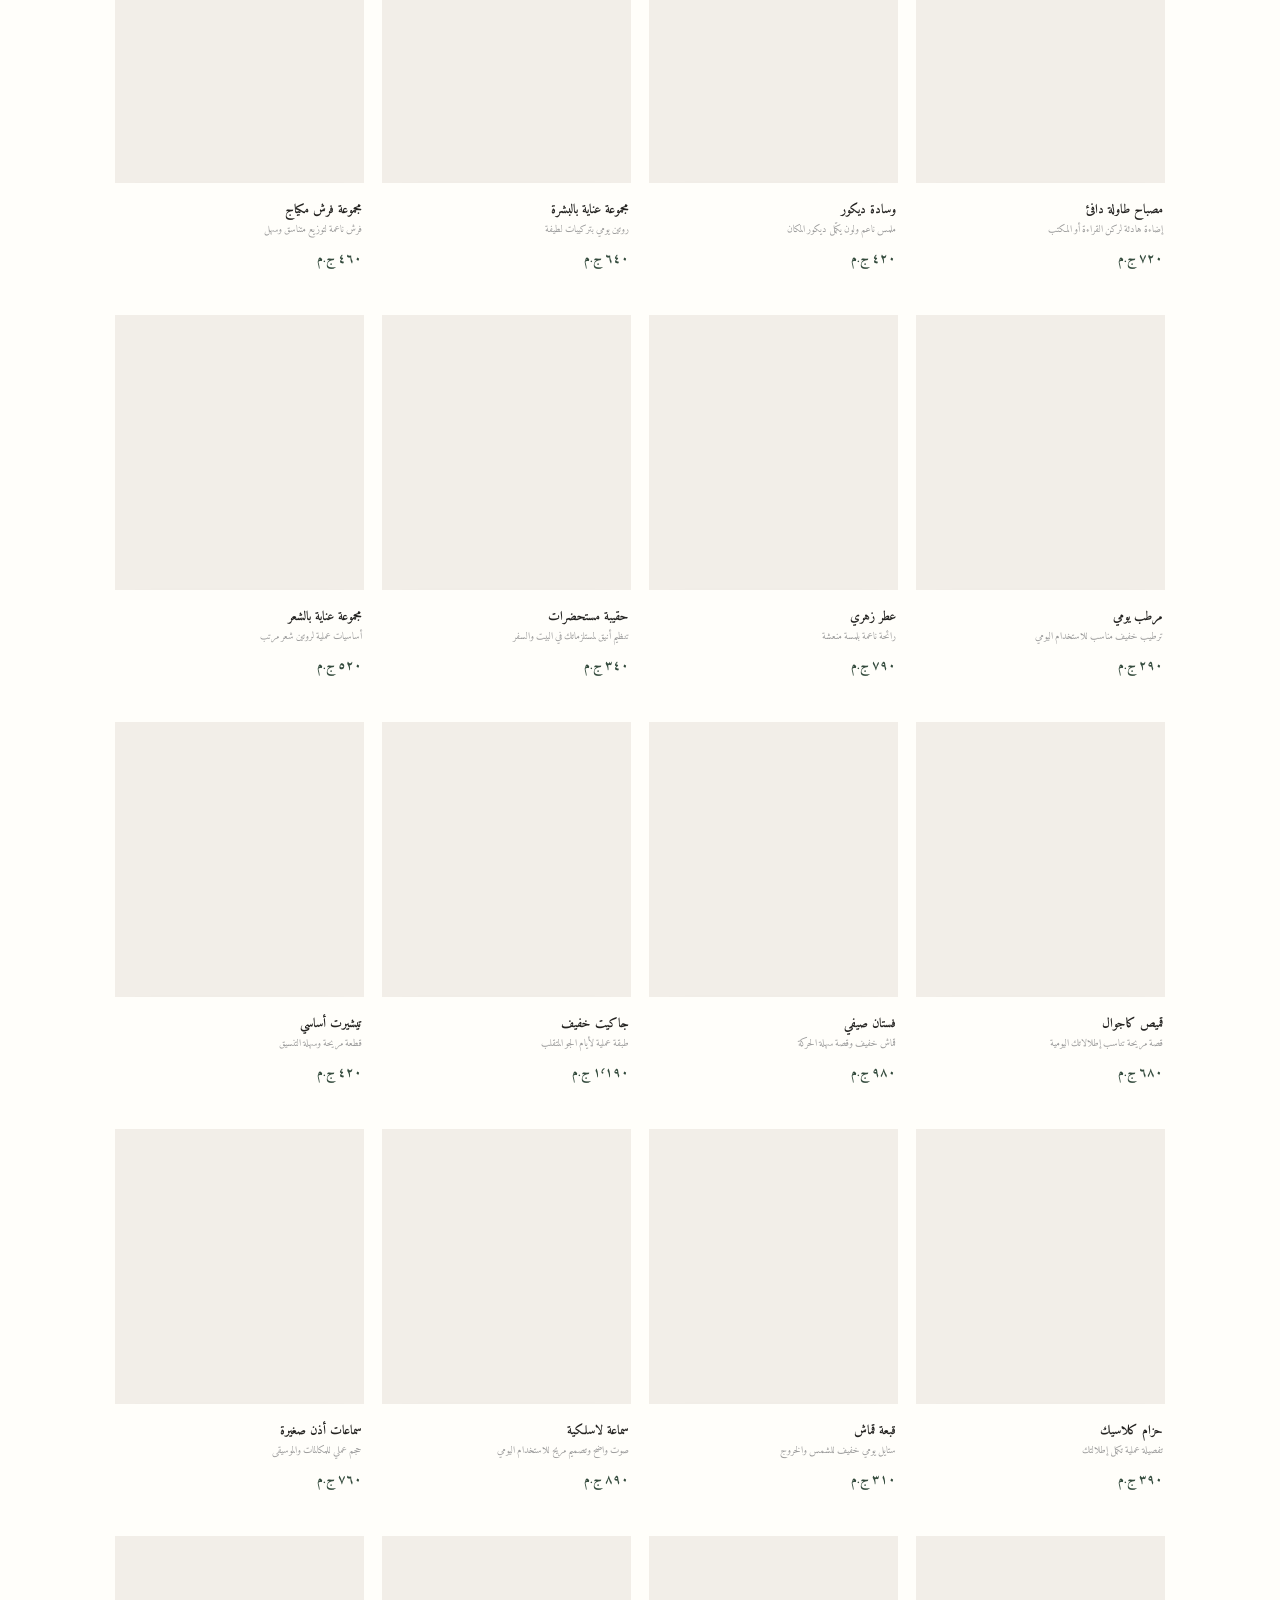
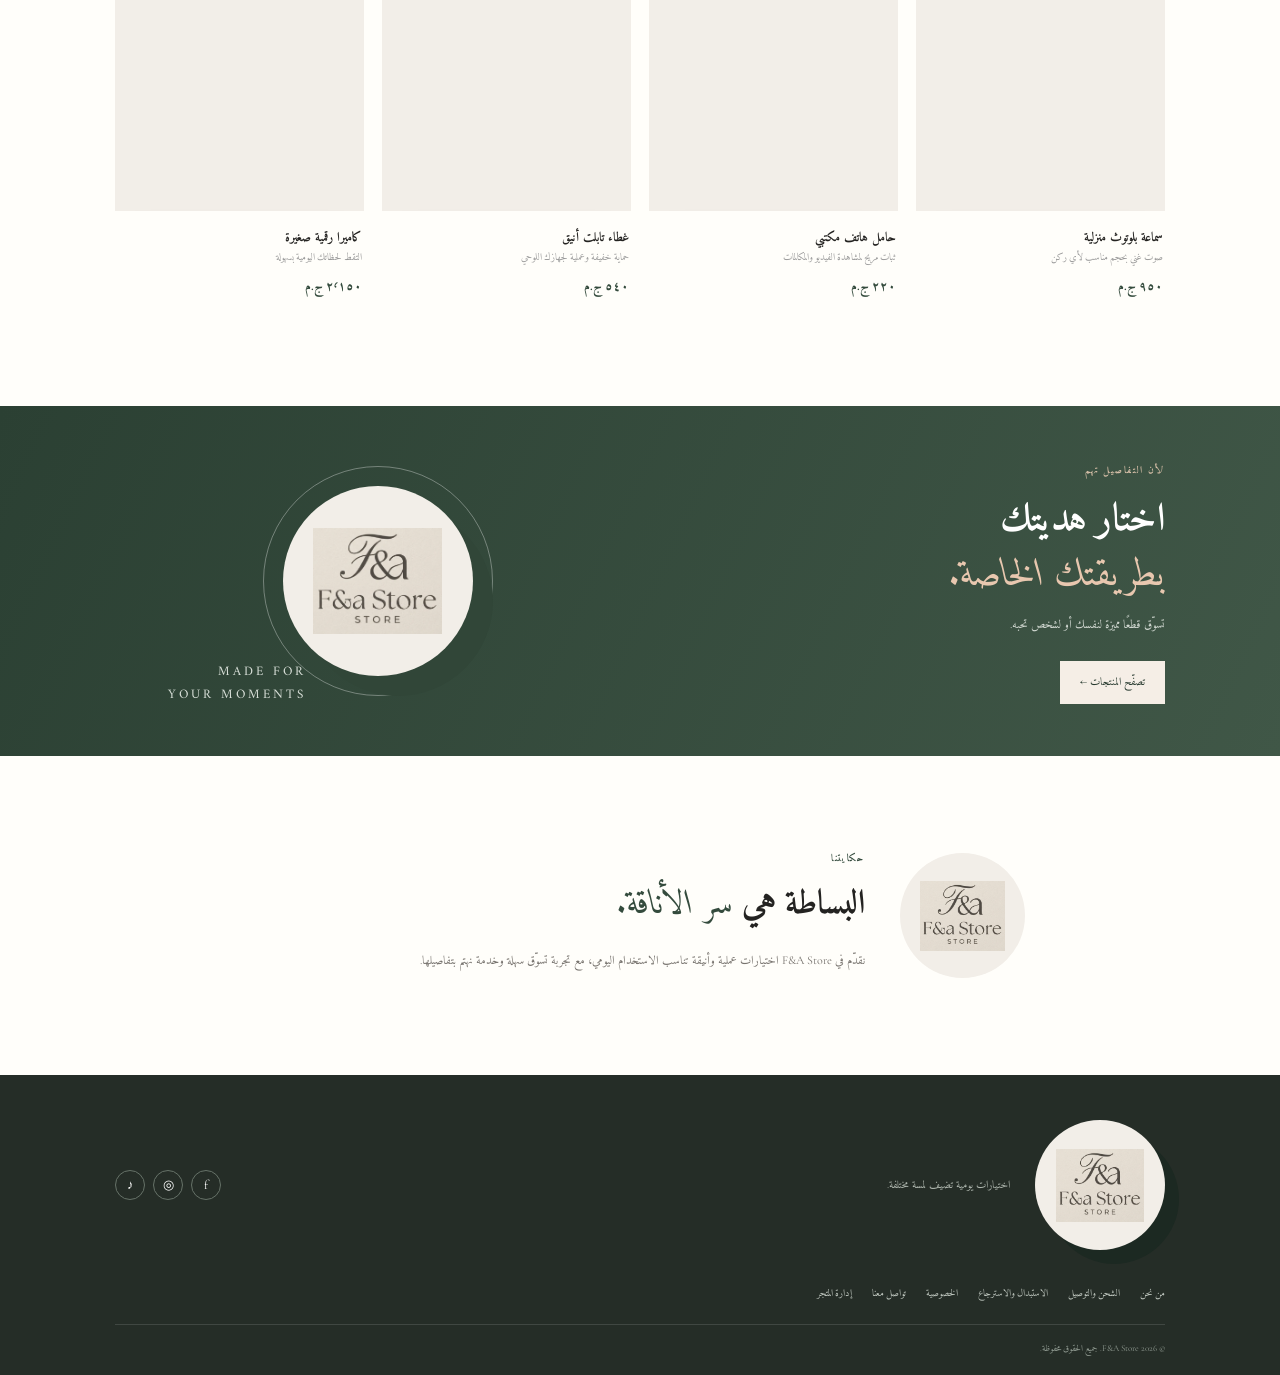
==== commit caddab5b: "Refresh store policies and activate social links" ====
--- a/index.html
+++ b/index.html
@@ -19,9 +19,9 @@
 <div class="toolbar"><div class="filters" id="filters"><button class="filter active" data-category="all">الكل</button><button class="filter" data-category="bags">شنط</button><button class="filter" data-category="accessories">إكسسوارات</button><button class="filter" data-category="home">للمنزل</button><button class="filter" data-category="fashion">أزياء</button><button class="filter" data-category="beauty">جمال وعناية</button><button class="filter" data-category="tech">إلكترونيات</button></div><label class="sort-label">ترتيب حسب <select id="sortSelect"><option value="featured">الأكثر تميزًا</option><option value="low">السعر: الأقل أولًا</option><option value="high">السعر: الأعلى أولًا</option></select></label></div>
 <div class="search-row" id="searchRow"><input id="searchInput" type="search" placeholder="ابحث عن منتج..."><button id="clearSearch">مسح</button></div><div class="product-grid" id="productGrid"></div></section>
 <section class="promo section-wrap"><div><span class="eyebrow">لأن التفاصيل تهم</span><h2>اختار هديتك<br><em>بطريقتك الخاصة.</em></h2><p>تسوّق قطعًا مميزة لنفسك أو لشخص تحبه.</p><a href="#products" class="light-btn">تصفّح المنتجات ←</a></div><div class="promo-art"><div class="promo-logo-frame"><img class="promo-logo" src="logo-wordmark.png" alt="شعار F&amp;A Store"></div><span class="promo-circle"></span><span class="promo-caption">MADE FOR<br>YOUR MOMENTS</span></div></section>
-<section class="about-section section-wrap" id="about"><div class="about-icon"><img src="logo-wordmark.png" alt="شعار F&amp;A Store"></div><div><span class="eyebrow">حكايتنا</span><h2>البساطة هي <em>سر الأناقة.</em></h2><p>F&amp;A Store متجر إلكتروني تجريبي يقدم تجربة تسوّق بسيطة ومنظمة. نهتم بعرض المنتجات بوضوح، وتسهيل الاختيار، وتقديم تجربة مريحة من أول زيارة حتى تأكيد الطلب.</p></div></section>
+<section class="about-section section-wrap" id="about"><div class="about-icon"><img src="logo-wordmark.png" alt="شعار F&amp;A Store"></div><div><span class="eyebrow">حكايتنا</span><h2>البساطة هي <em>سر الأناقة.</em></h2><p>نقدّم في F&amp;A Store اختيارات عملية وأنيقة تناسب الاستخدام اليومي، مع تجربة تسوّق سهلة وخدمة نهتم بتفاصيلها.</p></div></section>
 </main>
-<footer id="contact"><div class="footer-main"><a class="brand footer-brand" href="#home"><span class="footer-logo-frame"><img class="footer-logo" src="logo-wordmark.png" alt="F&amp;A Store"></span></a><p>اختيارات يومية تضيف لمسة مختلفة.</p><div class="social-links"><a href="#" aria-label="Facebook">f</a><a href="#" aria-label="Instagram">◎</a><a href="#" aria-label="TikTok">♪</a></div></div><div class="footer-links"><a href="about.html">من نحن</a><a href="shipping.html">الشحن والتوصيل</a><a href="returns.html">الاستبدال والاسترجاع</a><a href="privacy.html">الخصوصية</a><a href="contact.html">تواصل معنا</a><a href="admin.html">إدارة المتجر</a></div><div class="footer-bottom"><span>© 2026 F&amp;A Store. جميع الحقوق محفوظة.</span><span>مشروع تعليمي لمادة مبادئ الأعمال الإلكترونية</span></div></footer>
+<footer id="contact"><div class="footer-main"><a class="brand footer-brand" href="#home"><span class="footer-logo-frame"><img class="footer-logo" src="logo-wordmark.png" alt="F&amp;A Store"></span></a><p>اختيارات يومية تضيف لمسة مختلفة.</p><div class="social-links"><a href="#" data-social="facebook" aria-label="Facebook">f</a><a href="#" data-social="instagram" aria-label="Instagram">◎</a><a href="#" data-social="tiktok" aria-label="TikTok">♪</a></div></div><div class="footer-links"><a href="about.html">من نحن</a><a href="shipping.html">الشحن والتوصيل</a><a href="returns.html">الاستبدال والاسترجاع</a><a href="privacy.html">الخصوصية</a><a href="contact.html">تواصل معنا</a><a href="admin.html">إدارة المتجر</a></div><div class="footer-bottom"><span>© 2026 F&amp;A Store. جميع الحقوق محفوظة.</span></div></footer>
 <div class="overlay" id="overlay"></div><aside class="cart-drawer" id="cartDrawer" aria-label="سلة المشتريات"><div class="drawer-head"><div><span class="eyebrow">مشترياتك</span><h3>سلة التسوّق</h3></div><button class="close-btn" id="closeCart">×</button></div><div class="cart-items" id="cartItems"></div><div class="cart-footer"><div class="total-line"><span>الإجمالي</span><strong id="cartTotal">0 ج.م</strong></div><button class="primary-btn full-btn" id="checkoutBtn">إتمام الطلب ←</button><small>نسخة تعليمية: تُحفظ السلة على هذا الجهاز فقط.</small></div></aside>
 <div class="modal" id="checkoutModal" role="dialog" aria-modal="true" aria-labelledby="checkoutTitle"><button class="close-btn modal-close" id="closeCheckout">×</button><span class="eyebrow">خطوة أخيرة</span><h2 id="checkoutTitle">بيانات <em>الطلب</em></h2><p class="modal-intro">املأ بياناتك لتسجيل طلب تجريبي. لا يوجد دفع إلكتروني أو إرسال فعلي للطلب.</p><form id="checkoutForm"><label>الاسم بالكامل<input name="name" required minlength="3" maxlength="80" placeholder="اكتب اسمك"></label><label>رقم الهاتف<input name="phone" id="phoneInput" required inputmode="tel" placeholder="01xxxxxxxxx"></label><label>البريد الإلكتروني (اختياري)<input name="email" type="email" placeholder="name@example.com"></label><label>العنوان بالتفصيل<textarea name="address" required minlength="8" rows="3" placeholder="المحافظة، المنطقة، الشارع..."></textarea></label><label>طريقة الدفع<select name="payment" required><option value="">اختر طريقة الدفع</option><option>الدفع عند الاستلام</option><option>تحويل / محفظة إلكترونية (تجريبي)</option></select></label><div class="checkout-total"><span>إجمالي الطلب</span><strong id="checkoutTotal">0 ج.م</strong></div><button class="primary-btn full-btn" type="submit">تأكيد الطلب</button></form></div>
-<div class="modal product-modal" id="productModal" role="dialog" aria-modal="true"><button class="close-btn modal-close" id="closeProduct">×</button><div id="productDetails"></div></div><div class="toast" id="toast" role="status" aria-live="polite"></div><script src="app.js"></script></body></html>
+<div class="modal product-modal" id="productModal" role="dialog" aria-modal="true"><button class="close-btn modal-close" id="closeProduct">×</button><div id="productDetails"></div></div><div class="toast" id="toast" role="status" aria-live="polite"></div><script src="social-links.js"></script><script src="app.js"></script></body></html>
